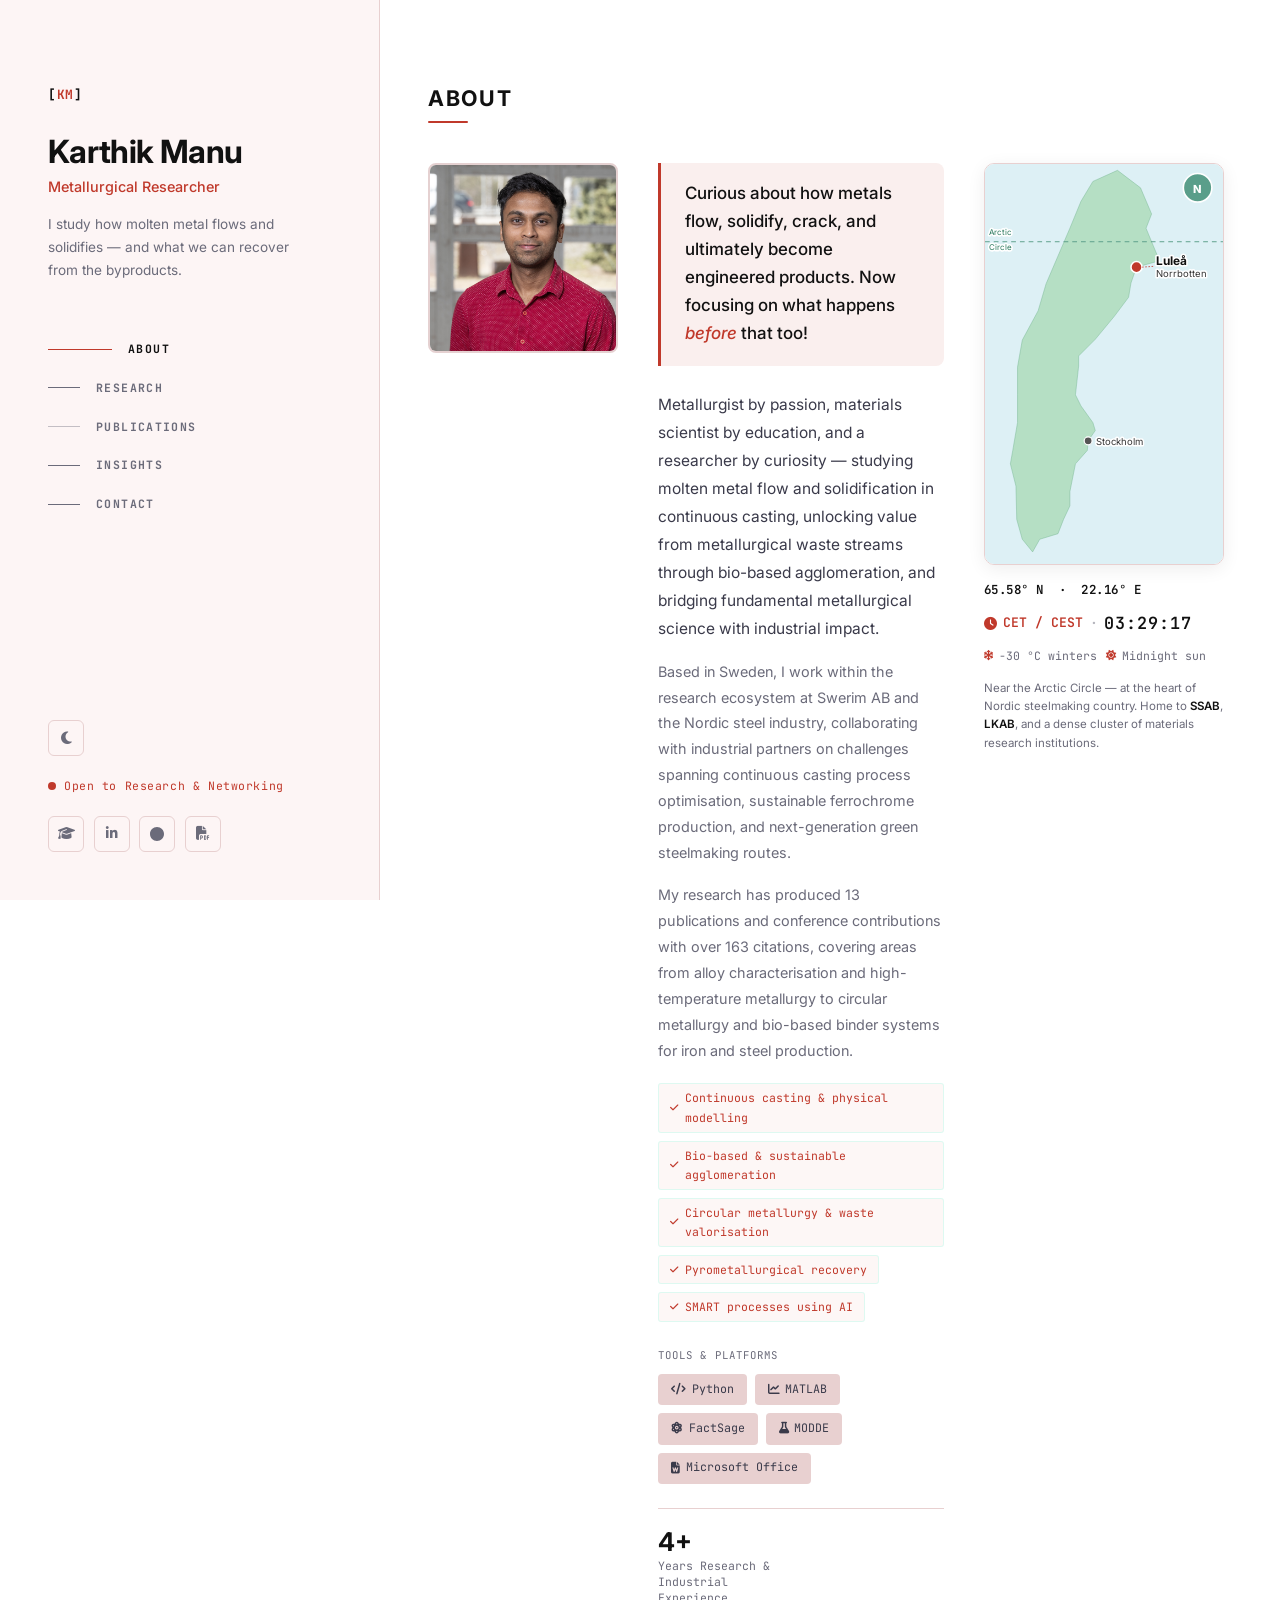
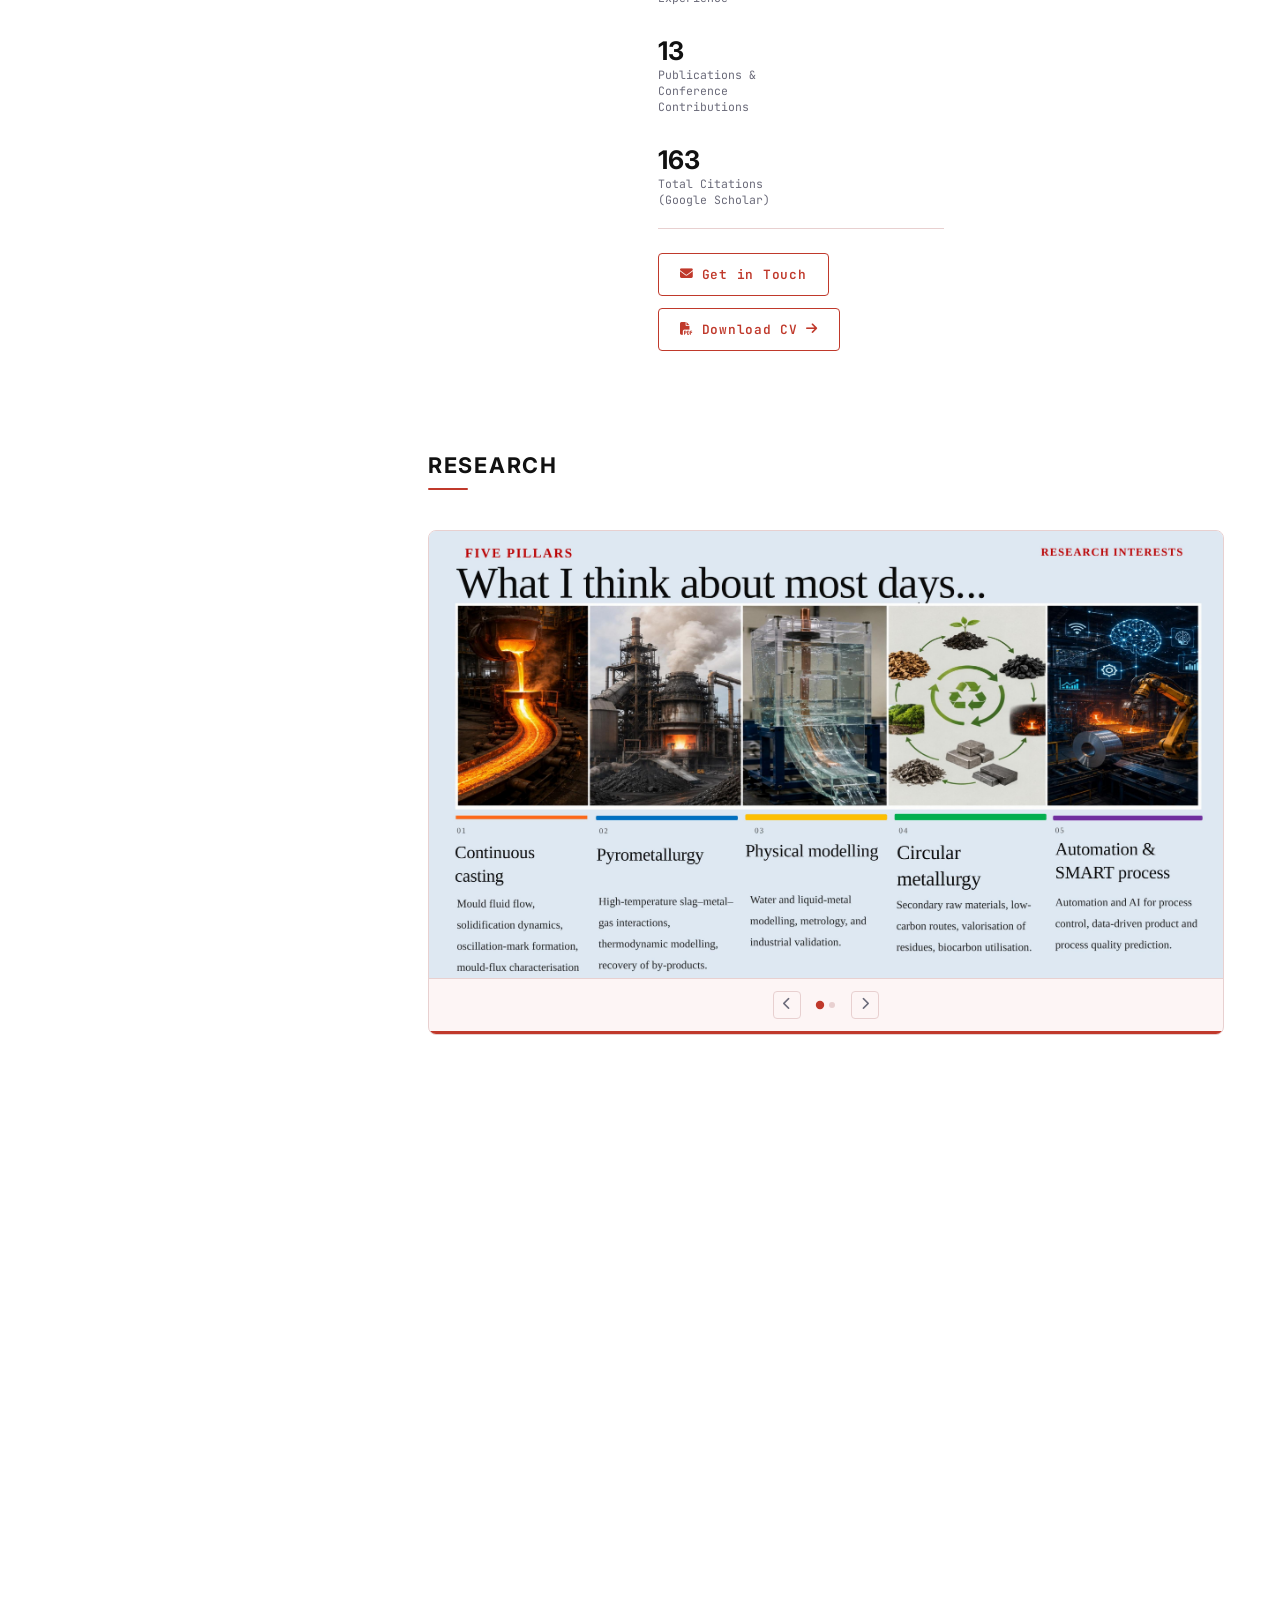
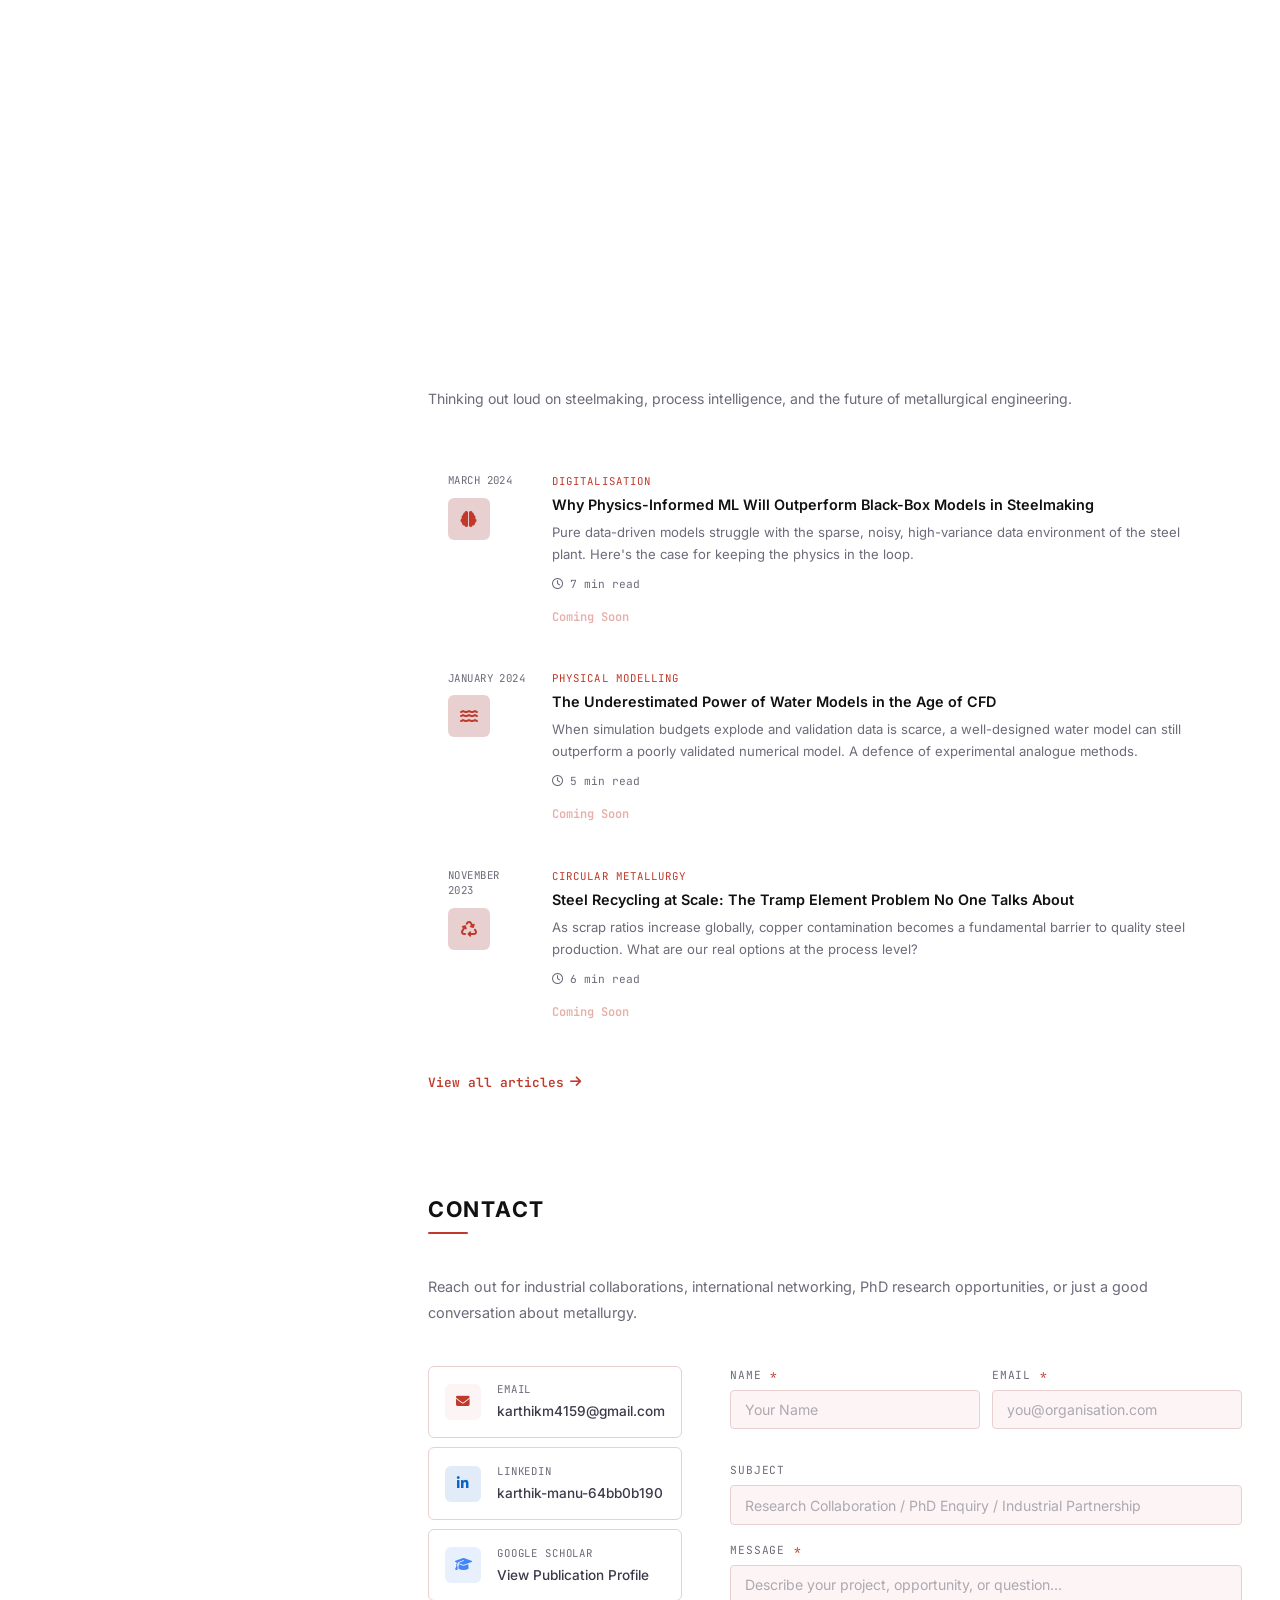
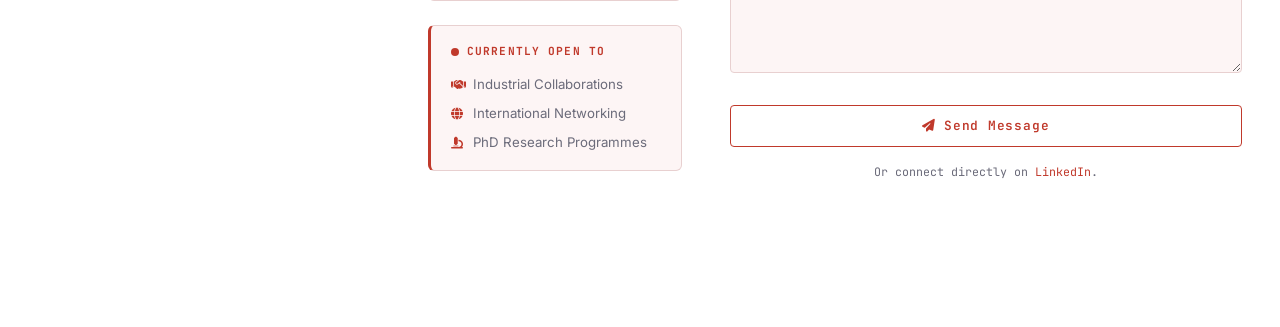
==== index.html @ 727c94de "feat: dark/light mode toggle, remove cursor spotlight" ====
<!DOCTYPE html>
<!-- v2026-05-26 -->
<html lang="en">
<head>
  <meta charset="UTF-8" />
  <meta name="viewport" content="width=device-width, initial-scale=1.0" />
  <meta name="description" content="Karthik Manu — Metallurgical Researcher at Swerim AB, Sweden. Specialist in continuous casting, sustainable agglomeration, circular metallurgy, and bio-based steelmaking. 13 publications, 163+ citations." />
  <meta name="keywords" content="Karthik Manu, metallurgy, metallurgical researcher, Swerim AB, continuous casting, pyrometallurgy, steelmaking, physical modelling, circular metallurgy, Luleå, Sweden, SSAB, LKAB" />
  <meta name="author" content="Karthik Manu" />
  <meta name="robots" content="index, follow" />
  <meta name="theme-color" content="#fdf5f5" />
  <link rel="canonical" href="https://karman41-hub.github.io/" />
  <meta name="google-site-verification" content="QGWtMXGSKO_2Rjv2AzRf7QevwnYH49M4eegOsbkTAKQ" />

  <!-- Open Graph -->
  <meta property="og:title" content="Karthik Manu | Metallurgical Researcher" />
  <meta property="og:description" content="Metallurgist &amp; researcher at Swerim AB — continuous casting, sustainable agglomeration, circular metallurgy. 13 publications, 163+ citations." />
  <meta property="og:type" content="website" />
  <meta property="og:url" content="https://karman41-hub.github.io/" />
  <meta property="og:image" content="https://karman41-hub.github.io/assets/photo.jpg" />

  <!-- JSON-LD structured data -->
  <script type="application/ld+json">
  {
    "@context": "https://schema.org",
    "@type": "Person",
    "name": "Karthik Manu",
    "jobTitle": "Metallurgical Researcher",
    "description": "Metallurgist and researcher at Swerim AB specialising in continuous casting, sustainable agglomeration, and circular metallurgy.",
    "url": "https://karman41-hub.github.io/",
    "email": "karthikm4159@gmail.com",
    "image": "https://karman41-hub.github.io/assets/photo.jpg",
    "sameAs": [
      "https://scholar.google.com/citations?user=c4v05hUAAAAJ&hl=en",
      "https://www.linkedin.com/in/karthik-manu-64bb0b190/",
      "https://orcid.org/0000-0001-5128-6481"
    ],
    "alumniOf": [
      {
        "@type": "CollegeOrUniversity",
        "name": "KTH Royal Institute of Technology",
        "address": { "@type": "PostalAddress", "addressLocality": "Stockholm", "addressCountry": "SE" }
      },
      {
        "@type": "CollegeOrUniversity",
        "name": "Amrita Vishwa Vidyapeetham",
        "address": { "@type": "PostalAddress", "addressLocality": "Kollam", "addressCountry": "IN" }
      }
    ],
    "worksFor": {
      "@type": "Organization",
      "name": "Swerim AB",
      "url": "https://www.swerim.se"
    }
  }
  </script>

  <!-- Inline SVG favicon -->
  <link rel="icon" href="data:image/svg+xml,<svg xmlns='http://www.w3.org/2000/svg' viewBox='0 0 100 100'><rect width='100' height='100' rx='12' fill='%23c0392b'/><text y='74' x='50' text-anchor='middle' font-size='64' font-family='monospace' font-weight='bold' fill='white'>K</text></svg>" />

  <title>Karthik Manu | Metallurgical Researcher</title>

  <!-- Google Fonts -->
  <link rel="preconnect" href="https://fonts.googleapis.com" />
  <link rel="preconnect" href="https://fonts.gstatic.com" crossorigin />
  <link href="https://fonts.googleapis.com/css2?family=Inter:wght@300;400;500;600;700&family=JetBrains+Mono:wght@400;500&display=swap" rel="stylesheet" />

  <!-- Font Awesome -->
  <link rel="stylesheet" href="https://cdnjs.cloudflare.com/ajax/libs/font-awesome/6.5.0/css/all.min.css" />

  <link rel="stylesheet" href="style.css" />
</head>
<body>

  <div class="layout">

    <!-- ============================================================
         SIDEBAR (sticky on desktop / top header on mobile)
    ============================================================ -->
    <aside class="sidebar" id="sidebar">
      <div class="sidebar-inner">

        <div class="sidebar-header">
          <a href="#about" class="sidebar-logo" aria-label="Back to top">
            <span class="logo-bracket">[</span><span class="logo-k">K</span><span class="logo-k">M</span><span class="logo-bracket">]</span>
          </a>
          <h1 class="sidebar-name">Karthik Manu</h1>
          <h2 class="sidebar-title">Metallurgical Researcher</h2>
          <p class="sidebar-tagline">
            I study how molten metal flows and solidifies — and what we can recover from the byproducts.
          </p>
        </div>

        <nav class="sidebar-nav" id="sidebarNav" aria-label="Page sections">
          <ul>
            <li><a href="#about"        class="nav-link active"><span class="nav-line" aria-hidden="true"></span><span>About</span></a></li>
            <li><a href="#presentation" class="nav-link"><span class="nav-line" aria-hidden="true"></span><span>Research</span></a></li>
            <li><a href="#publications" class="nav-link"><span class="nav-line" aria-hidden="true"></span><span>Publications</span></a></li>
            <li><a href="#insights"     class="nav-link"><span class="nav-line" aria-hidden="true"></span><span>Insights</span></a></li>
            <li><a href="#contact"      class="nav-link"><span class="nav-line" aria-hidden="true"></span><span>Contact</span></a></li>
          </ul>
        </nav>

        <div class="sidebar-footer">
          <button class="theme-toggle" id="themeToggle" aria-label="Toggle dark mode" title="Toggle dark / light mode">
            <i class="fas fa-moon" id="themeIcon" aria-hidden="true"></i>
          </button>
          <div class="availability-badge">
            <span class="avail-dot" aria-hidden="true"></span>
            Open to Research &amp; Networking
          </div>
          <div class="sidebar-social" role="list">
            <a href="https://scholar.google.com/citations?user=c4v05hUAAAAJ&hl=en"
               target="_blank" rel="noopener" aria-label="Google Scholar" class="social-icon" role="listitem">
              <i class="fas fa-graduation-cap" aria-hidden="true"></i>
            </a>
            <a href="https://www.linkedin.com/in/karthik-manu-64bb0b190/"
               target="_blank" rel="noopener" aria-label="LinkedIn" class="social-icon" role="listitem">
              <i class="fab fa-linkedin-in" aria-hidden="true"></i>
            </a>
            <a href="https://orcid.org/0000-0001-5128-6481"
               target="_blank" rel="noopener" aria-label="ORCID" class="social-icon" role="listitem">
              <svg viewBox="0 0 24 24" xmlns="http://www.w3.org/2000/svg" class="orcid-svg" aria-hidden="true">
                <path d="M12 0C5.372 0 0 5.372 0 12s5.372 12 12 12 12-5.372 12-12S18.628 0 12 0zm-1.586 5.143h-.964v13.714h.964V5.143zm3.593 0h-1.607v13.714h1.607c3.75 0 6.75-3.054 6.75-6.857s-3-6.857-6.75-6.857zm0 12.429h-.643V6.429h.643c3.107 0 5.607 2.518 5.607 5.571s-2.5 5.572-5.607 5.572z"/>
              </svg>
            </a>
            <a href="Karthik_Manu_CV.pdf"
               target="_blank" rel="noopener" aria-label="Download CV (PDF)" class="social-icon" role="listitem">
              <i class="fas fa-file-pdf" aria-hidden="true"></i>
            </a>
          </div>
        </div>

      </div>

      <!-- Hamburger — mobile only -->
      <button class="hamburger" id="hamburger"
              aria-label="Toggle navigation menu"
              aria-expanded="false"
              aria-controls="mobileNav">
        <span></span><span></span><span></span>
      </button>
    </aside>

    <!-- Mobile nav drawer -->
    <nav class="mobile-nav" id="mobileNav" aria-hidden="true" aria-label="Mobile navigation">
      <ul>
        <li><a href="#about"        class="mobile-nav-link">About</a></li>
        <li><a href="#presentation" class="mobile-nav-link">Research</a></li>
        <li><a href="#publications" class="mobile-nav-link">Publications</a></li>
        <li><a href="#insights"     class="mobile-nav-link">Insights</a></li>
        <li><a href="#contact"      class="mobile-nav-link">Contact</a></li>
      </ul>
      <div class="mobile-social">
        <a href="https://scholar.google.com/citations?user=c4v05hUAAAAJ&hl=en" target="_blank" rel="noopener" aria-label="Google Scholar"><i class="fas fa-graduation-cap"></i></a>
        <a href="https://www.linkedin.com/in/karthik-manu-64bb0b190/" target="_blank" rel="noopener" aria-label="LinkedIn"><i class="fab fa-linkedin-in"></i></a>
        <a href="https://orcid.org/0000-0001-5128-6481" target="_blank" rel="noopener" aria-label="ORCID"><i class="fas fa-id-badge"></i></a>
        <a href="Karthik_Manu_CV.pdf" target="_blank" rel="noopener" aria-label="CV PDF"><i class="fas fa-file-pdf"></i></a>
      </div>
    </nav>


    <!-- ============================================================
         MAIN CONTENT
    ============================================================ -->
    <main class="content" id="mainContent">

      <!-- ── ABOUT ────────────────────────────────────────────── -->
      <section id="about" class="section">
        <div class="section-heading reveal">
          <h2 class="section-title">About</h2>
        </div>

        <div class="about-grid">

          <!-- col 1: photo -->
          <div class="about-photo-col reveal">
            <img src="assets/photo.jpg" alt="Karthik Manu — Metallurgical Researcher" class="about-photo" />
          </div>

          <!-- col 2: text -->
          <div class="about-text-col">
            <blockquote class="about-hero-quote reveal">
              Curious about how metals flow, solidify, crack, and ultimately become engineered products. Now focusing on what happens <em>before</em> that too!
            </blockquote>

            <p class="about-lead reveal">
              Metallurgist by passion, materials scientist by education, and a researcher by curiosity — studying molten metal flow and solidification in continuous casting, unlocking value from metallurgical waste streams through bio-based agglomeration, and bridging fundamental metallurgical science with industrial impact.
            </p>
            <p class="reveal">
              Based in Sweden, I work within the research ecosystem at Swerim AB and the Nordic steel industry, collaborating with industrial partners on challenges spanning continuous casting process optimisation, sustainable ferrochrome production, and next-generation green steelmaking routes.
            </p>
            <p class="reveal">
              My research has produced 13 publications and conference contributions with over 163 citations, covering areas from alloy characterisation and high-temperature metallurgy to circular metallurgy and bio-based binder systems for iron and steel production.
            </p>

            <div class="about-highlights reveal">
              <span class="hi-tag"><i class="fas fa-check" aria-hidden="true"></i> Continuous casting &amp; physical modelling</span>
              <span class="hi-tag"><i class="fas fa-check" aria-hidden="true"></i> Bio-based &amp; sustainable agglomeration</span>
              <span class="hi-tag"><i class="fas fa-check" aria-hidden="true"></i> Circular metallurgy &amp; waste valorisation</span>
              <span class="hi-tag"><i class="fas fa-check" aria-hidden="true"></i> Pyrometallurgical recovery</span>
              <span class="hi-tag"><i class="fas fa-check" aria-hidden="true"></i> SMART processes using AI</span>
            </div>

            <div class="about-tools reveal">
              <div class="about-tools-label">Tools &amp; Platforms</div>
              <div class="about-tools-row">
                <span class="tool-chip"><i class="fas fa-code" aria-hidden="true"></i> Python</span>
                <span class="tool-chip"><i class="fas fa-chart-line" aria-hidden="true"></i> MATLAB</span>
                <span class="tool-chip"><i class="fas fa-atom" aria-hidden="true"></i> FactSage</span>
                <span class="tool-chip"><i class="fas fa-flask" aria-hidden="true"></i> MODDE</span>
                <span class="tool-chip"><i class="fas fa-file-word" aria-hidden="true"></i> Microsoft Office</span>
              </div>
            </div>

            <!-- Stats injected from data.json -->
            <div class="about-stats" id="statCards"></div>

            <div class="about-ctas reveal">
              <a href="#contact" class="btn btn-primary">
                <i class="fas fa-envelope" aria-hidden="true"></i> Get in Touch
              </a>
              <a href="Karthik_Manu_CV.pdf" target="_blank" rel="noopener" class="btn btn-outline">
                <i class="fas fa-file-pdf" aria-hidden="true"></i> Download CV
                <i class="fas fa-arrow-right btn-arrow" aria-hidden="true"></i>
              </a>
            </div>
          </div>

          <!-- col 3: Sweden map + location info -->
          <div class="about-map-col reveal">
            <a href="https://www.google.com/maps/place/Lule%C3%A5,+Sweden/@65.5848,21.4971,11z"
               target="_blank" rel="noopener"
               class="sweden-map-link"
               aria-label="Open Luleå, Sweden in Google Maps"
               title="Open in Google Maps">
            <svg class="sweden-map" viewBox="0 20 300 505"
                 xmlns="http://www.w3.org/2000/svg"
                 role="img"
                 aria-label="Map of Sweden showing Luleå above the Arctic Circle">

              <rect x="0" y="20" width="300" height="505" fill="#ddf0f5" rx="8"/>

              <path class="sweden-body" d="
                M60,509 L69,493 L92,486 L99,468 L107,451 L107,433
                L114,398 L129,381 L130,369 L139,356 L136,346
                L121,325 L114,311 L118,275 L118,262 L139,241
                L163,212 L181,188 L184,170 L191,150 L220,142
                L210,118 L203,101 L210,83  L196,50  L167,28
                L136,42  L121,67  L107,101 L92,136  L77,171
                L67,205  L47,242  L41,276  L41,311  L41,346
                L35,381  L32,398  L39,426  L40,468  L47,493
                Z"/>

              <!-- Arctic Circle (y ≈ 118) -->
              <line x1="0" y1="118" x2="300" y2="118"
                    stroke="#5a9e8a" stroke-dasharray="6,5" stroke-width="1.2"/>
              <text x="5" y="110" class="map-lbl-xs">Arctic</text>
              <text x="5" y="128" class="map-lbl-xs">Circle</text>

              <!-- Luleå -->
              <circle cx="191" cy="150" r="7" fill="#c0392b" stroke="#fff" stroke-width="2"/>
              <line x1="198" y1="150" x2="213" y2="149"
                    stroke="#c0392b" stroke-width="1" stroke-dasharray="2,2"/>
              <text x="216" y="147" class="map-lbl-city">Luleå</text>
              <text x="216" y="163" class="map-lbl-region">Norrbotten</text>

              <!-- Stockholm -->
              <circle cx="130" cy="369" r="5" fill="#555" stroke="#fff" stroke-width="1.5"/>
              <text x="140" y="374" class="map-lbl-sm">Stockholm</text>

              <!-- Compass -->
              <circle cx="268" cy="50" r="18" fill="#5a9e8a" stroke="#fff" stroke-width="2"/>
              <text x="268" y="56" class="map-north" text-anchor="middle">N</text>
            </svg>
            </a><!-- /.sweden-map-link -->

            <div class="map-location-info">
              <div class="location-coords">65.58° N &nbsp;·&nbsp; 22.16° E</div>
              <div class="location-tz">
                <i class="fas fa-clock" aria-hidden="true"></i>
                <span class="tz-label">CET / CEST</span>
                <span class="tz-sep" aria-hidden="true">·</span>
                <span id="luleaClock" class="tz-clock" aria-live="polite">--:--:--</span>
              </div>
              <div class="location-meta">
                <span><i class="fas fa-snowflake" aria-hidden="true"></i> −30 °C winters</span>
                <span><i class="fas fa-sun" aria-hidden="true"></i> Midnight sun</span>
              </div>
              <p class="map-location-desc">
                Near the Arctic Circle — at the heart of Nordic steelmaking country. Home to
                <strong>SSAB</strong>, <strong>LKAB</strong>, and a dense cluster of materials
                research institutions.
              </p>
            </div>
          </div><!-- /.about-map-col -->

        </div><!-- /.about-grid -->
      </section>


      <!-- ── RESEARCH PRESENTATION ───────────────────────────────── -->
      <section id="presentation" class="section">
        <div class="section-heading reveal">
          <h2 class="section-title">Research</h2>
        </div>
        <div class="slideshow-container reveal" id="slideshowContainer">
          <div class="slides-wrapper" id="slidesWrapper">
            <!-- populated by script.js from data.json slides[] -->
          </div>
          <div class="slideshow-nav">
            <button class="slide-btn" id="slidePrev" aria-label="Previous slide">
              <i class="fas fa-chevron-left" aria-hidden="true"></i>
            </button>
            <div class="slide-dots" id="slideDots"></div>
            <button class="slide-btn" id="slideNext" aria-label="Next slide">
              <i class="fas fa-chevron-right" aria-hidden="true"></i>
            </button>
          </div>
          <div class="slideshow-progress">
            <div class="slideshow-progress-fill"></div>
          </div>
        </div>
      </section>


      <!-- ── PUBLICATIONS ──────────────────────────────────────── -->
      <section id="publications" class="section">
        <div class="section-heading reveal">
          <h2 class="section-title">Publications</h2>
        </div>

        <!-- Citation Bubble Timeline -->
        <div class="pub-bubble-wrap reveal" id="pubBubble" aria-label="Citation timeline chart"></div>

        <!-- Citation counts -->
        <div class="pub-stats reveal">
          <span class="mono">Citations: <strong id="citationCount">—</strong></span>
          <span class="divider" aria-hidden="true">·</span>
          <span class="mono">h-index: <strong id="hIndex">—</strong></span>
          <span class="divider" aria-hidden="true">·</span>
          <span class="mono">i10-index: <strong id="i10Index">—</strong></span>
        </div>

        <!-- Description + links -->
        <p class="section-sub reveal" style="margin-top:1.5rem;">
          Peer-reviewed articles and conference contributions. Full profile on Google Scholar.
        </p>

        <div class="scholar-links reveal">
          <a href="https://scholar.google.com/citations?user=c4v05hUAAAAJ&hl=en" target="_blank" rel="noopener" class="btn btn-primary">
            <i class="fas fa-graduation-cap" aria-hidden="true"></i> Google Scholar
            <i class="fas fa-arrow-up-right-from-square btn-arrow" aria-hidden="true"></i>
          </a>
          <a href="https://orcid.org/0000-0001-5128-6481" target="_blank" rel="noopener" class="btn btn-ghost">
            <i class="fas fa-id-badge" aria-hidden="true"></i> ORCID
            <i class="fas fa-arrow-up-right-from-square" aria-hidden="true" style="font-size:0.65rem;"></i>
          </a>
        </div>

        <!-- Full publication list (hidden — data still rendered for bubble chart) -->
        <div class="publications-list" id="publicationsList" style="display:none;" aria-hidden="true"></div>
      </section>


      <!-- ── INSIGHTS ──────────────────────────────────────────── -->
      <section id="insights" class="section">
        <div class="section-heading reveal">
          <h2 class="section-title">Insights</h2>
        </div>
        <p class="section-sub reveal">
          Thinking out loud on steelmaking, process intelligence, and the future of metallurgical engineering.
        </p>

        <!-- Populated from data.json -->
        <div class="blog-list" id="blogGrid"></div>

        <div class="section-footer reveal">
          <a href="#" class="link-arrow">View all articles <i class="fas fa-arrow-right" aria-hidden="true"></i></a>
        </div>
      </section>


      <!-- ── CONTACT ───────────────────────────────────────────── -->
      <section id="contact" class="section">
        <div class="section-heading reveal">
          <h2 class="section-title">Contact</h2>
        </div>
        <p class="contact-intro reveal">
          Reach out for industrial collaborations, international networking, PhD research opportunities, or just a good conversation about metallurgy.
        </p>

        <div class="contact-grid">

          <!-- Info column -->
          <div class="contact-info-col reveal">
            <div class="contact-links">
              <a href="mailto:karthikm4159@gmail.com" class="contact-item">
                <span class="contact-icon-wrap" aria-hidden="true"><i class="fas fa-envelope"></i></span>
                <div>
                  <div class="contact-label">Email</div>
                  <div class="contact-val">karthikm4159@gmail.com</div>
                </div>
              </a>
              <a href="https://www.linkedin.com/in/karthik-manu-64bb0b190/" target="_blank" rel="noopener" class="contact-item">
                <span class="contact-icon-wrap linkedin" aria-hidden="true"><i class="fab fa-linkedin-in"></i></span>
                <div>
                  <div class="contact-label">LinkedIn</div>
                  <div class="contact-val">karthik-manu-64bb0b190</div>
                </div>
              </a>
              <a href="https://scholar.google.com/citations?user=c4v05hUAAAAJ&hl=en" target="_blank" rel="noopener" class="contact-item">
                <span class="contact-icon-wrap scholar" aria-hidden="true"><i class="fas fa-graduation-cap"></i></span>
                <div>
                  <div class="contact-label">Google Scholar</div>
                  <div class="contact-val">View Publication Profile</div>
                </div>
              </a>
            </div>

            <div class="open-to">
              <div class="open-to-header">
                <span class="avail-dot" aria-hidden="true"></span> Currently Open To
              </div>
              <ul>
                <li><i class="fas fa-handshake" aria-hidden="true"></i> Industrial Collaborations</li>
                <li><i class="fas fa-globe" aria-hidden="true"></i> International Networking</li>
                <li><i class="fas fa-microscope" aria-hidden="true"></i> PhD Research Programmes</li>
              </ul>
            </div>
          </div>

          <!-- Form column -->
          <div class="contact-form-col reveal">
            <form id="contactForm" class="contact-form" novalidate>
              <div class="form-row">
                <div class="form-group">
                  <label for="fname">Name <span class="required" aria-hidden="true">*</span></label>
                  <input type="text" id="fname" name="name" placeholder="Your Name"
                         required autocomplete="name" aria-required="true" aria-describedby="nameError" />
                  <span class="field-error" id="nameError" role="alert"></span>
                </div>
                <div class="form-group">
                  <label for="femail">Email <span class="required" aria-hidden="true">*</span></label>
                  <input type="email" id="femail" name="email" placeholder="you@organisation.com"
                         required autocomplete="email" aria-required="true" aria-describedby="emailError" />
                  <span class="field-error" id="emailError" role="alert"></span>
                </div>
              </div>
              <div class="form-group">
                <label for="fsubject">Subject</label>
                <input type="text" id="fsubject" name="subject"
                       placeholder="Research Collaboration / PhD Enquiry / Industrial Partnership" />
              </div>
              <div class="form-group">
                <label for="fmessage">Message <span class="required" aria-hidden="true">*</span></label>
                <textarea id="fmessage" name="message" rows="5"
                          placeholder="Describe your project, opportunity, or question..."
                          required aria-required="true" aria-describedby="messageError"></textarea>
                <span class="field-error" id="messageError" role="alert"></span>
              </div>
              <button type="submit" class="btn btn-primary btn-full">
                <i class="fas fa-paper-plane" aria-hidden="true"></i> Send Message
              </button>
              <p class="form-note">
                Or connect directly on
                <a href="https://www.linkedin.com/in/karthik-manu-64bb0b190/" target="_blank" rel="noopener">LinkedIn</a>.
              </p>
            </form>
            <div id="formSuccess" class="form-success" style="display:none;" role="status">
              <i class="fas fa-check-circle" aria-hidden="true"></i>
              <p>Message sent! I'll respond within 2–3 business days.</p>
            </div>
          </div>

        </div>
      </section>



    </main>
  </div><!-- /.layout -->

  <script src="script.js"></script>
</body>
</html>
---- style.css ----
/* ============================================================
   KARTHIK MANU — Personal Website
   style.css  |  brittanychiang.com-inspired design
   ============================================================ */

/* ── 1. DESIGN TOKENS ───────────────────────────────────────── */
:root {
  /* Light red / white theme */
  --navy:            #ffffff;               /* body + content background  */
  --light-navy:      #fdf5f5;               /* card / input surface       */
  --lightest-navy:   #e8d0d0;               /* borders                    */
  --navy-shadow:     rgba(0, 0, 0, 0.07);   /* shadows                    */
  --slate:           #6b6b7a;               /* secondary / muted text     */
  --light-slate:     #3a3a4a;               /* primary body text          */
  --lightest-slate:  #111111;               /* headings / strong text     */
  --white:           #111111;               /* was near-white text → dark */
  --green:           #c0392b;               /* red accent (was mint green)*/
  --green-tint:      rgba(192, 57, 43, 0.08);
  --green-glow:      rgba(192, 57, 43, 0.04);
  --copper:          #c0392b;

  --font-sans: 'Inter', system-ui, sans-serif;
  --font-mono: 'JetBrains Mono', 'Courier New', monospace;

  --sidebar-w: 380px;
  --ease:      cubic-bezier(0.4, 0, 0.2, 1);
  --dur:       0.25s;
}

/* ── 2. RESET & BASE ────────────────────────────────────────── */
*, *::before, *::after { box-sizing: border-box; margin: 0; padding: 0; }

html {
  scroll-behavior: smooth;
  scroll-padding-top: 0;
}

body {
  background: var(--navy);
  color: var(--slate);
  font-family: var(--font-sans);
  font-size: 1rem;
  line-height: 1.7;
  -webkit-font-smoothing: antialiased;
  overflow-x: hidden;
}

a { color: inherit; text-decoration: none; }
img { max-width: 100%; display: block; }
button { cursor: pointer; border: none; background: none; font: inherit; }
ul { list-style: none; }

::selection { background: var(--green-tint); color: var(--green); }

/* ── 3. DARK MODE VARIABLES ─────────────────────────────────── */
[data-theme="dark"] {
  --navy:            #0f0f0f;
  --light-navy:      #1a1a1a;
  --lightest-navy:   #2a2a2a;
  --navy-shadow:     rgba(0, 0, 0, 0.4);
  --slate:           #9a9a9a;
  --light-slate:     #cccccc;
  --lightest-slate:  #f0f0f0;
  --white:           #f0f0f0;
  --green:           #e05252;
  --green-tint:      rgba(224, 82, 82, 0.12);
  --green-glow:      rgba(224, 82, 82, 0.06);
}

/* ── 4. LAYOUT ──────────────────────────────────────────────── */
.layout {
  display: flex;
  max-width: 1600px;
  margin: 0 auto;
  min-height: 100vh;
  position: relative;
}

/* ── 5. SIDEBAR ─────────────────────────────────────────────── */
.sidebar {
  width: var(--sidebar-w);
  flex-shrink: 0;
  padding: 5rem 3rem 3rem;
  display: flex;
  flex-direction: column;
  position: sticky;
  top: 0;
  height: 100vh;
  overflow-y: auto;
  z-index: 10;
  background: var(--light-navy);
  border-right: 1px solid var(--lightest-navy);
}

.sidebar-inner {
  display: flex;
  flex-direction: column;
  height: 100%;
}

/* Logo */
.sidebar-logo {
  font-family: var(--font-mono);
  font-size: 0.8rem;
  font-weight: 700;
  color: var(--lightest-slate);
  letter-spacing: 0.05em;
  margin-bottom: 1.75rem;
  display: inline-block;
  transition: color var(--dur);
}
.sidebar-logo:hover { color: var(--green); }
.logo-bracket { color: var(--lightest-slate); }
.logo-k       { color: var(--green); }

/* Name */
.sidebar-name {
  font-size: clamp(1.75rem, 2.5vw, 2.2rem);
  font-weight: 700;
  color: var(--lightest-slate);
  line-height: 1.1;
  letter-spacing: -0.02em;
  margin-bottom: 0.5rem;
}

/* Title */
.sidebar-title {
  font-size: 0.9rem;
  font-weight: 500;
  color: var(--green);
  line-height: 1.4;
  margin-bottom: 1rem;
}

/* Tagline */
.sidebar-tagline {
  font-size: 0.85rem;
  color: var(--slate);
  line-height: 1.7;
  max-width: 260px;
  margin-bottom: 3rem;
}

/* Desktop Nav */
.sidebar-nav { margin-bottom: auto; }
.sidebar-nav ul { display: flex; flex-direction: column; gap: 0.1rem; }

.nav-link {
  display: flex;
  align-items: center;
  gap: 1rem;
  padding: 0.55rem 0;
  color: var(--slate);
  font-size: 0.72rem;
  font-weight: 700;
  font-family: var(--font-mono);
  text-transform: uppercase;
  letter-spacing: 0.12em;
  transition: color var(--dur) var(--ease);
}
.nav-link:hover  { color: var(--lightest-slate); }
.nav-link.active { color: var(--lightest-slate); }

.nav-line {
  display: block;
  height: 1px;
  width: 32px;
  background: currentColor;
  opacity: 0.4;
  transition: width var(--dur) var(--ease), opacity var(--dur) var(--ease);
  flex-shrink: 0;
}
.nav-link:hover  .nav-line { width: 56px; opacity: 0.8; }
.nav-link.active .nav-line { width: 64px; opacity: 1; background: var(--green); color: var(--green); }
.nav-link.active            { color: var(--white); }

/* Sidebar footer */
.sidebar-footer {
  padding-top: 2.5rem;
  display: flex;
  flex-direction: column;
  gap: 1.25rem;
}

/* Availability */
.availability-badge {
  display: flex;
  align-items: center;
  gap: 0.5rem;
  font-size: 0.72rem;
  font-family: var(--font-mono);
  color: var(--green);
  letter-spacing: 0.05em;
}

.avail-dot {
  width: 8px; height: 8px;
  border-radius: 50%;
  background: var(--green);
  flex-shrink: 0;
  animation: pulse-green 2.5s infinite;
}
@keyframes pulse-green {
  0%, 100% { box-shadow: 0 0 0 0 rgba(192, 57, 43, 0.45); }
  60%       { box-shadow: 0 0 0 7px rgba(192, 57, 43, 0); }
}

/* Social row */
.sidebar-social { display: flex; align-items: center; gap: 0.6rem; }

.social-icon {
  display: flex;
  align-items: center;
  justify-content: center;
  width: 36px; height: 36px;
  color: var(--slate);
  border: 1px solid var(--lightest-navy);
  border-radius: 6px;
  font-size: 0.85rem;
  transition: color var(--dur) var(--ease),
              border-color var(--dur) var(--ease),
              transform var(--dur) var(--ease),
              background var(--dur) var(--ease);
}
.social-icon:hover {
  color: var(--green);
  border-color: var(--green);
  background: var(--green-tint);
  transform: translateY(-2px);
}

.orcid-svg { width: 14px; height: 14px; fill: currentColor; }

/* Theme toggle */
.theme-toggle {
  display: flex;
  align-items: center;
  justify-content: center;
  width: 36px; height: 36px;
  border-radius: 6px;
  border: 1px solid var(--lightest-navy);
  background: transparent;
  color: var(--slate);
  font-size: 0.9rem;
  transition: color var(--dur) var(--ease),
              border-color var(--dur) var(--ease),
              background var(--dur) var(--ease),
              transform var(--dur) var(--ease);
  cursor: pointer !important;
}
.theme-toggle:hover {
  color: var(--green);
  border-color: var(--green);
  background: var(--green-tint);
  transform: rotate(20deg);
}

/* Hamburger — hidden on desktop */
.hamburger {
  display: none;
  flex-direction: column;
  gap: 5px;
  padding: 8px;
  position: absolute;
  top: 50%;
  right: 1.25rem;
  transform: translateY(-50%);
}
.hamburger span {
  display: block;
  width: 22px; height: 2px;
  background: var(--lightest-slate); /* #111 — visible on light bg */
  border-radius: 2px;
  transition: transform 0.25s var(--ease), opacity 0.25s;
}
.hamburger.open span:nth-child(1) { transform: translateY(7px) rotate(45deg); }
.hamburger.open span:nth-child(2) { opacity: 0; }
.hamburger.open span:nth-child(3) { transform: translateY(-7px) rotate(-45deg); }

/* Mobile nav — hidden on desktop */
.mobile-nav {
  display: none;
}
.mobile-nav.open { display: block; }

/* ── 6. CONTENT PANEL ───────────────────────────────────────── */
.content {
  flex: 1;
  min-width: 0;
  padding: 5rem 3.5rem 3rem 3rem;
}

/* ── 7. SECTIONS ────────────────────────────────────────────── */
.section { padding-bottom: 6rem; }

.section-heading {
  display: flex;
  align-items: baseline;
  gap: 0.75rem;
  margin-bottom: 2.5rem;
}

.section-tag {
  font-family: var(--font-mono);
  font-size: 0.7rem;
  color: var(--green);
  letter-spacing: 0.12em;
  flex-shrink: 0;
}

.section-title {
  font-size: clamp(1.1rem, 1.8vw, 1.35rem);
  font-weight: 700;
  color: var(--lightest-slate);
  text-transform: uppercase;
  letter-spacing: 0.08em;
  position: relative;
  padding-bottom: 6px;
}
.section-title::after {
  content: '';
  position: absolute;
  left: 0; bottom: 0;
  width: 2.5rem; height: 2px;
  background: var(--green);
  border-radius: 1px;
}

.section-sub {
  font-size: 0.88rem;
  color: var(--slate);
  line-height: 1.75;
  max-width: none;
  margin-top: -1.5rem;
  margin-bottom: 2.5rem;
  text-wrap: pretty;
}

/* ── 8. BUTTONS ─────────────────────────────────────────────── */
.btn {
  display: inline-flex;
  align-items: center;
  gap: 0.5rem;
  padding: 0.6rem 1.3rem;
  border-radius: 4px;
  font-size: 0.8rem;
  font-weight: 600;
  font-family: var(--font-mono);
  letter-spacing: 0.06em;
  transition: all var(--dur) var(--ease);
  white-space: nowrap;
}

.btn-primary {
  color: var(--green);
  border: 1px solid var(--green);
  background: transparent;
}
.btn-primary:hover {
  background: var(--green-tint);
  box-shadow: 0 0 20px rgba(100, 255, 218, 0.12);
}

.btn-outline {
  color: var(--green);
  border: 1px solid var(--green);
  background: transparent;
}
.btn-outline:hover { background: var(--green-tint); }

.btn-ghost {
  color: var(--light-slate);
  border: 1px solid var(--lightest-navy);
  background: transparent;
}
.btn-ghost:hover {
  color: var(--lightest-slate);
  border-color: var(--light-slate);
  background: rgba(168, 178, 216, 0.05);
}

.btn-full { width: 100%; justify-content: center; }
.btn-arrow { transition: transform var(--dur) var(--ease); }
.btn:hover .btn-arrow { transform: translateX(4px); }

/* ── 9. ABOUT SECTION ───────────────────────────────────────── */
.about-grid {
  display: grid;
  grid-template-columns: 190px 1fr 240px;
  gap: 2.5rem;
  align-items: start;
}

/* Map column in about grid */
.about-map-col {
  display: flex;
  flex-direction: column;
  gap: 0.85rem;
  position: sticky;
  top: 2rem;
}

.about-map-col .sweden-map {
  width: 100%;
  max-width: 240px;
}

.map-location-info {
  display: flex;
  flex-direction: column;
  gap: 0.55rem;
}

.map-location-info .location-coords {
  font-family: var(--font-mono);
  font-size: 0.78rem;
  font-weight: 600;
  color: var(--lightest-slate);
  letter-spacing: 0.04em;
}

.map-location-info .location-tz {
  font-family: var(--font-mono);
  font-size: 0.82rem;
  color: var(--green);
  font-weight: 600;
  display: flex;
  align-items: center;
  gap: 0.4rem;
  flex-wrap: wrap;
}

.map-location-info .location-meta {
  display: flex;
  flex-wrap: wrap;
  gap: 0.6rem;
  font-size: 0.72rem;
  font-family: var(--font-mono);
  color: var(--slate);
}

.map-location-info .location-meta span {
  display: flex;
  align-items: center;
  gap: 0.35rem;
}

.map-location-info .location-meta i {
  color: var(--green);
  font-size: 0.65rem;
}

.map-location-desc {
  font-size: 0.72rem;
  color: var(--slate);
  line-height: 1.6;
  margin-top: 0.25rem;
}
.map-location-desc strong {
  color: var(--lightest-slate);
  font-weight: 600;
}

/* Clickable map wrapper */
.sweden-map-link {
  display: block;
  border-radius: 10px;
  transition: opacity var(--dur) var(--ease), box-shadow var(--dur) var(--ease);
  outline: none;
}
.sweden-map-link:hover .sweden-map,
.sweden-map-link:focus .sweden-map {
  box-shadow: 0 0 0 3px var(--green), 0 6px 24px var(--navy-shadow);
}
.sweden-map-link:hover::after,
.sweden-map-link:focus::after {
  content: '↗ Open in Maps';
  display: block;
  text-align: center;
  font-size: 0.65rem;
  font-family: var(--font-mono);
  color: var(--green);
  margin-top: 0.3rem;
  letter-spacing: 0.06em;
}

.about-photo {
  width: 200px;
  aspect-ratio: 1;
  border-radius: 8px;
  object-fit: cover;
  object-position: center top;
  border: 2px solid var(--lightest-navy);
  filter: grayscale(15%);
  transition: filter var(--dur) var(--ease), border-color var(--dur) var(--ease),
              box-shadow var(--dur) var(--ease);
  display: block;
}
.about-photo:hover {
  filter: grayscale(0%);
  border-color: var(--green);
  box-shadow: 0 0 0 4px var(--green-tint);
}

.about-text-col p {
  font-size: 0.9rem;
  color: var(--slate);
  line-height: 1.8;
  margin-bottom: 1rem;
}

.about-lead {
  font-size: 0.97rem !important;
  color: var(--light-slate) !important;
}

.about-highlights {
  display: flex;
  flex-wrap: wrap;
  gap: 0.5rem;
  margin: 1.25rem 0 1.5rem;
}

.hi-tag {
  display: inline-flex;
  align-items: center;
  gap: 0.4rem;
  font-size: 0.72rem;
  font-family: var(--font-mono);
  color: var(--green);
  padding: 0.25rem 0.7rem;
  border: 1px solid rgba(100, 255, 218, 0.2);
  border-radius: 3px;
  background: var(--green-glow);
}
.hi-tag i { font-size: 0.6rem; }

/* Stats row (populated from data.json) */
.about-stats {
  display: flex;
  flex-wrap: wrap;
  gap: 2rem;
  margin: 1.5rem 0;
  padding: 1.25rem 0;
  border-top: 1px solid var(--lightest-navy);
  border-bottom: 1px solid var(--lightest-navy);
}

.stat-card { display: flex; flex-direction: column; }

.stat-num {
  font-size: 1.6rem;
  font-weight: 700;
  color: var(--lightest-slate);
  line-height: 1;
  margin-bottom: 0.2rem;
}

.stat-label {
  font-size: 0.72rem;
  color: var(--slate);
  font-family: var(--font-mono);
  line-height: 1.4;
  max-width: 130px;
}

.about-ctas { display: flex; flex-wrap: wrap; gap: 0.75rem; margin-top: 1.5rem; }

/* ── 10. EXPERTISE SECTION ──────────────────────────────────── */
.expertise-grid {
  display: grid;
  grid-template-columns: repeat(auto-fill, minmax(270px, 1fr));
  gap: 1rem;
  margin-bottom: 1.5rem;
}

.expertise-card {
  padding: 1.5rem;
  border-radius: 6px;
  border: 1px solid var(--lightest-navy);
  background: transparent;
  transition: background var(--dur) var(--ease),
              border-color var(--dur) var(--ease),
              box-shadow var(--dur) var(--ease),
              transform var(--dur) var(--ease);
}
.expertise-card:hover {
  background: var(--light-navy);
  border-color: var(--green);
  box-shadow: 0 0 0 1px rgba(100, 255, 218, 0.1), 0 8px 24px rgba(0, 0, 0, 0.35);
  transform: translateY(-2px);
}

.expertise-icon {
  font-size: 1.2rem;
  color: var(--green);
  margin-bottom: 0.85rem;
}

.expertise-card h3 {
  font-size: 0.88rem;
  font-weight: 700;
  color: var(--lightest-slate);
  letter-spacing: 0.02em;
  margin-bottom: 0.5rem;
}

.expertise-card p {
  font-size: 0.81rem;
  color: var(--slate);
  line-height: 1.65;
  margin-bottom: 0.9rem;
}

.tag-row { display: flex; flex-wrap: wrap; gap: 0.35rem; }
.tag-row span {
  font-size: 0.67rem;
  font-family: var(--font-mono);
  color: var(--green);
  background: var(--green-glow);
  border: 1px solid rgba(100, 255, 218, 0.15);
  padding: 0.15rem 0.5rem;
  border-radius: 3px;
}

/* Tools block */
.tools-block {
  border: 1px solid var(--lightest-navy);
  border-radius: 6px;
  padding: 1.5rem;
  background: var(--light-navy);
}

.tools-label {
  font-size: 0.7rem;
  font-family: var(--font-mono);
  text-transform: uppercase;
  letter-spacing: 0.12em;
  color: var(--slate);
  margin-bottom: 1rem;
}

.tools-row { display: flex; flex-wrap: wrap; gap: 0.5rem; }

.tool-chip {
  display: inline-flex;
  align-items: center;
  gap: 0.35rem;
  font-size: 0.73rem;
  font-family: var(--font-mono);
  color: var(--light-slate);
  background: var(--lightest-navy);
  border: 1px solid transparent;
  padding: 0.3rem 0.75rem;
  border-radius: 4px;
  transition: color var(--dur), border-color var(--dur), background var(--dur);
}
.tool-chip:hover {
  color: var(--green);
  border-color: var(--green);
  background: var(--green-tint);
}

/* ── 11. PROJECTS SECTION ───────────────────────────────────── */
.filter-bar {
  display: flex;
  flex-wrap: wrap;
  gap: 0.5rem;
  margin-bottom: 1.75rem;
}

.filter-btn {
  font-size: 0.7rem;
  font-family: var(--font-mono);
  font-weight: 700;
  text-transform: uppercase;
  letter-spacing: 0.1em;
  color: var(--slate);
  border: 1px solid var(--lightest-navy);
  padding: 0.3rem 0.9rem;
  border-radius: 3px;
  background: transparent;
  transition: all var(--dur) var(--ease);
}
.filter-btn:hover  { color: var(--green); border-color: var(--green); background: var(--green-tint); }
.filter-btn.active { color: var(--navy); background: var(--green); border-color: var(--green); }

.projects-list { display: flex; flex-direction: column; }

.project-card {
  display: grid;
  grid-template-columns: 100px 1fr;
  gap: 1.5rem;
  padding: 1.25rem;
  border-radius: 6px;
  transition: background var(--dur) var(--ease), box-shadow var(--dur) var(--ease);
}
.project-card:hover {
  background: var(--light-navy);
  box-shadow: 0 0 0 1px rgba(192, 57, 43, 0.08);
}

.project-year-col { padding-top: 0.15rem; }

.project-year {
  font-size: 0.7rem;
  font-family: var(--font-mono);
  color: var(--slate);
  text-transform: uppercase;
  letter-spacing: 0.05em;
  line-height: 1.6;
}

.project-header-row {
  display: flex;
  align-items: flex-start;
  justify-content: space-between;
  gap: 0.75rem;
  margin-bottom: 0.4rem;
}

.project-title {
  font-size: 0.9rem;
  font-weight: 600;
  color: var(--lightest-slate);
  line-height: 1.4;
  transition: color var(--dur);
}
.project-card:hover .project-title { color: var(--green); }

.project-tag {
  font-size: 0.63rem;
  font-family: var(--font-mono);
  font-weight: 700;
  color: var(--green);
  text-transform: uppercase;
  letter-spacing: 0.05em;
  white-space: nowrap;
  padding-top: 0.15rem;
  flex-shrink: 0;
}

.project-desc {
  font-size: 0.82rem;
  color: var(--slate);
  line-height: 1.65;
  margin-bottom: 0.75rem;
}

.project-outcomes {
  display: flex;
  flex-direction: column;
  gap: 0.2rem;
  margin-bottom: 0.75rem;
}

.outcome {
  display: flex;
  align-items: center;
  gap: 0.4rem;
  font-size: 0.77rem;
  color: var(--green);
}
.outcome i { font-size: 0.65rem; }

.project-tech { display: flex; flex-wrap: wrap; gap: 0.35rem; }
.project-tech span {
  font-size: 0.67rem;
  font-family: var(--font-mono);
  color: var(--green);
  background: var(--green-glow);
  border: 1px solid rgba(100, 255, 218, 0.15);
  padding: 0.15rem 0.5rem;
  border-radius: 3px;
}

/* ── 12. PUBLICATIONS SECTION ───────────────────────────────── */
.scholar-links { display: flex; flex-wrap: wrap; gap: 0.75rem; margin-bottom: 2rem; }

.publications-list { display: flex; flex-direction: column; }

.pub-card {
  display: grid;
  grid-template-columns: 56px 1fr;
  gap: 1.5rem;
  padding: 1.25rem;
  border-radius: 6px;
  transition: background var(--dur) var(--ease), box-shadow var(--dur) var(--ease);
}
.pub-card:hover {
  background: var(--light-navy);
  box-shadow: 0 0 0 1px rgba(192, 57, 43, 0.08);
}

.pub-year-col { padding-top: 0.15rem; }

.pub-year {
  font-size: 0.7rem;
  font-family: var(--font-mono);
  color: var(--slate);
  text-transform: uppercase;
  letter-spacing: 0.03em;
}

.pub-meta-row { display: flex; align-items: center; gap: 0.5rem; margin-bottom: 0.4rem; }

.pub-type-badge {
  font-size: 0.6rem;
  font-family: var(--font-mono);
  font-weight: 700;
  text-transform: uppercase;
  letter-spacing: 0.06em;
  padding: 0.1rem 0.45rem;
  border-radius: 3px;
}
.pub-type-badge.journal    { color: #4f46e5; background: rgba(79,70,229,0.08);  border: 1px solid rgba(79,70,229,0.2);  }
.pub-type-badge.conference { color: #c2410c; background: rgba(194,65,12,0.08);  border: 1px solid rgba(194,65,12,0.2);  }
.pub-type-badge.report     { color: #166534; background: rgba(22,101,52,0.08);  border: 1px solid rgba(22,101,52,0.2);  }

.pub-cited {
  display: inline-flex;
  align-items: center;
  gap: 0.3rem;
  font-size: 0.6rem;
  font-family: var(--font-mono);
  color: var(--green);
  opacity: 0.75;
  margin-left: auto;
}
.pub-meta-row { justify-content: flex-start; flex-wrap: wrap; }

.pub-title {
  font-size: 0.88rem;
  font-weight: 600;
  color: var(--lightest-slate);
  line-height: 1.5;
  margin-bottom: 0.3rem;
  transition: color var(--dur);
}
.pub-card:hover .pub-title { color: var(--green); }

.pub-authors { font-size: 0.8rem; color: var(--slate); margin-bottom: 0.2rem; }
.pub-authors strong { color: var(--light-slate); }

.pub-venue { font-size: 0.78rem; color: var(--slate); margin-bottom: 0.65rem; }
.pub-venue em { color: var(--copper); font-style: normal; font-weight: 500; }

.pub-actions { display: flex; gap: 0.5rem; }

.pub-link {
  display: inline-flex;
  align-items: center;
  gap: 0.3rem;
  font-size: 0.7rem;
  font-family: var(--font-mono);
  color: var(--slate);
  border: 1px solid var(--lightest-navy);
  padding: 0.2rem 0.6rem;
  border-radius: 3px;
  transition: color var(--dur), border-color var(--dur), background var(--dur);
}
.pub-link:hover { color: var(--green); border-color: var(--green); background: var(--green-tint); }

.pub-stats {
  display: flex;
  align-items: center;
  justify-content: center;
  flex-wrap: wrap;
  gap: 0.75rem;
  margin-top: 1.5rem;
  padding: 1rem 1.25rem;
  background: var(--light-navy);
  border-radius: 6px;
  border: 1px solid var(--lightest-navy);
  font-size: 0.8rem;
  text-align: center;
}
.pub-stats strong { color: var(--lightest-slate); }
.divider { color: var(--lightest-navy); }

/* ── 13. INSIGHTS SECTION ───────────────────────────────────── */
.blog-list { display: flex; flex-direction: column; }

.blog-card {
  display: grid;
  grid-template-columns: 80px 1fr;
  gap: 1.5rem;
  padding: 1.25rem;
  border-radius: 6px;
  transition: background var(--dur) var(--ease), box-shadow var(--dur) var(--ease);
}
.blog-card:hover {
  background: var(--light-navy);
  box-shadow: 0 0 0 1px rgba(192, 57, 43, 0.08);
}

.blog-date-col { display: flex; flex-direction: column; align-items: flex-start; padding-top: 0.1rem; }

.blog-date {
  font-size: 0.67rem;
  font-family: var(--font-mono);
  color: var(--slate);
  text-transform: uppercase;
  letter-spacing: 0.04em;
  margin-bottom: 0.6rem;
  line-height: 1.4;
}

.blog-icon-wrap {
  width: 42px; height: 42px;
  border-radius: 6px;
  background: var(--lightest-navy);
  display: flex;
  align-items: center;
  justify-content: center;
  font-size: 1rem;
  color: var(--green);
  transition: background var(--dur);
}
.blog-card:hover .blog-icon-wrap { background: var(--green-tint); }

.blog-category {
  font-size: 0.67rem;
  font-family: var(--font-mono);
  color: var(--green);
  text-transform: uppercase;
  letter-spacing: 0.1em;
  margin-bottom: 0.3rem;
}

.blog-title {
  font-size: 0.9rem;
  font-weight: 600;
  color: var(--lightest-slate);
  line-height: 1.45;
  margin-bottom: 0.4rem;
  transition: color var(--dur);
}
.blog-card:hover .blog-title { color: var(--green); }

.blog-excerpt {
  font-size: 0.82rem;
  color: var(--slate);
  line-height: 1.65;
  margin-bottom: 0.6rem;
}

.blog-meta {
  font-size: 0.7rem;
  font-family: var(--font-mono);
  color: var(--slate);
  margin-bottom: 0.5rem;
}

.blog-read-more {
  display: inline-flex;
  align-items: center;
  gap: 0.4rem;
  font-size: 0.75rem;
  font-family: var(--font-mono);
  font-weight: 600;
  color: var(--green);
  transition: gap var(--dur);
}
.blog-read-more:hover { gap: 0.65rem; }

.section-footer { margin-top: 1.5rem; }

.link-arrow {
  display: inline-flex;
  align-items: center;
  gap: 0.4rem;
  font-size: 0.8rem;
  font-family: var(--font-mono);
  font-weight: 600;
  color: var(--green);
  transition: gap var(--dur);
}
.link-arrow:hover { gap: 0.7rem; }

/* ── 14. CONTACT SECTION ────────────────────────────────────── */
.contact-intro {
  font-size: 0.9rem;
  color: var(--slate);
  line-height: 1.8;
  max-width: none;
  margin-bottom: 2.5rem;
  text-wrap: pretty;
}

.contact-grid {
  display: grid;
  grid-template-columns: 1fr 1fr;
  gap: 3rem;
  align-items: start;
}

.contact-links {
  display: flex;
  flex-direction: column;
  gap: 0.6rem;
  margin-bottom: 1.5rem;
}

.contact-item {
  display: flex;
  align-items: center;
  gap: 1rem;
  padding: 0.85rem 1rem;
  border: 1px solid var(--lightest-navy);
  border-radius: 6px;
  background: transparent;
  transition: border-color var(--dur), background var(--dur), transform var(--dur);
}
.contact-item:hover {
  border-color: var(--green);
  background: var(--green-glow);
  transform: translateX(4px);
}

.contact-icon-wrap {
  width: 36px; height: 36px;
  border-radius: 6px;
  background: var(--light-navy);
  display: flex;
  align-items: center;
  justify-content: center;
  color: var(--green);
  flex-shrink: 0;
  font-size: 0.85rem;
}
.contact-icon-wrap.linkedin { color: #0a66c2; background: rgba(10,102,194,0.12); }
.contact-icon-wrap.scholar  { color: #4285f4; background: rgba(66,133,244,0.12); }

.contact-label {
  font-size: 0.67rem;
  font-family: var(--font-mono);
  color: var(--slate);
  text-transform: uppercase;
  letter-spacing: 0.08em;
  margin-bottom: 0.1rem;
}

.contact-val {
  font-size: 0.85rem;
  font-weight: 500;
  color: var(--light-slate);
  transition: color var(--dur);
}
.contact-item:hover .contact-val { color: var(--green); }

/* Open-to card */
.open-to {
  padding: 1rem 1.25rem;
  border: 1px solid var(--lightest-navy);
  border-left: 3px solid var(--green);
  border-radius: 6px;
  background: var(--light-navy);
}

.open-to-header {
  display: flex;
  align-items: center;
  gap: 0.5rem;
  font-size: 0.7rem;
  font-family: var(--font-mono);
  font-weight: 700;
  text-transform: uppercase;
  letter-spacing: 0.1em;
  color: var(--green);
  margin-bottom: 0.75rem;
}

.open-to ul { display: flex; flex-direction: column; gap: 0.4rem; }

.open-to li {
  display: flex;
  align-items: center;
  gap: 0.5rem;
  font-size: 0.83rem;
  color: var(--slate);
}
.open-to li i { color: var(--green); font-size: 0.75rem; width: 14px; flex-shrink: 0; }

/* Form */
.contact-form { display: flex; flex-direction: column; gap: 1rem; }

.form-row { display: grid; grid-template-columns: 1fr 1fr; gap: 0.75rem; }

.form-group { display: flex; flex-direction: column; gap: 0.3rem; }

.form-group label {
  font-size: 0.7rem;
  font-family: var(--font-mono);
  color: var(--slate);
  text-transform: uppercase;
  letter-spacing: 0.08em;
}

.required { color: var(--green); margin-left: 1px; }

.form-group input,
.form-group textarea {
  background: var(--light-navy);
  border: 1px solid var(--lightest-navy);
  border-radius: 4px;
  color: var(--lightest-slate);
  font-family: var(--font-sans);
  font-size: 0.88rem;
  padding: 0.65rem 0.9rem;
  transition: border-color var(--dur), box-shadow var(--dur);
  resize: vertical;
  outline: none;
}
.form-group input::placeholder,
.form-group textarea::placeholder { color: var(--slate); opacity: 0.55; }
.form-group input:focus,
.form-group textarea:focus {
  border-color: var(--green);
  box-shadow: 0 0 0 2px rgba(192, 57, 43, 0.12);
}
.form-group input.error,
.form-group textarea.error { border-color: #ff7b72; }

.field-error {
  font-size: 0.7rem;
  font-family: var(--font-mono);
  color: #ff7b72;
  min-height: 1em;
}

.form-note {
  font-size: 0.73rem;
  font-family: var(--font-mono);
  color: var(--slate);
  text-align: center;
}
.form-note a { color: var(--green); }
.form-note a:hover { text-decoration: underline; }

.form-success {
  text-align: center;
  padding: 2.5rem 1.5rem;
  background: var(--light-navy);
  border: 1px solid var(--green);
  border-radius: 8px;
}
.form-success i { font-size: 2rem; color: var(--green); margin-bottom: 0.75rem; display: block; }
.form-success p { color: var(--light-slate); font-size: 0.9rem; }

/* ── 15. FOOTER ─────────────────────────────────────────────── */
.site-footer {
  border-top: 1px solid var(--lightest-navy);
  padding: 2rem 0 3rem;
  display: flex;
  flex-direction: column;
  gap: 0.3rem;
}
.site-footer p { font-size: 0.73rem; color: var(--slate); font-family: var(--font-mono); }
.site-footer a { color: var(--green); }
.site-footer a:hover { text-decoration: underline; }

/* ── 16. SCROLL REVEAL ──────────────────────────────────────── */
.reveal {
  opacity: 0;
  transform: translateY(18px);
  transition: opacity 0.55s var(--ease), transform 0.55s var(--ease);
}
.reveal.visible { opacity: 1; transform: none; }

/* ── 17. UTILITIES ───────────────────────────────────────────── */
.mono { font-family: var(--font-mono); }
.text-slate { color: var(--slate); }

/* ── GLOBAL CURSOR LOCK ──────────────────────────────────────── */
/* Never show the I-beam / text caret anywhere on the page.
   Everything defaults to the arrow; clickables get the hand.   */
*, *::before, *::after {
  cursor: default !important;
  user-select: none;
}

a, button, .btn, .nav-link, .mobile-nav-link,
.social-icon, .contact-item, .pub-link,
.filter-btn, .slide-btn, .slide-dot,
.pub-list-summary, .bc-node, .sweden-map-link,
.blog-read-more, .link-arrow, [role="button"],
[tabindex="0"] {
  cursor: pointer !important;
}

/* Form fields still need text cursor and must be typeable */
input, textarea, select {
  cursor: text !important;
  user-select: text;
}

/* ── 18. REDUCED MOTION ─────────────────────────────────────── */
@media (prefers-reduced-motion: reduce) {
  *, *::before, *::after {
    animation-duration: 0.01ms !important;
    animation-iteration-count: 1 !important;
    transition-duration: 0.01ms !important;
  }
  .reveal { opacity: 1 !important; transform: none !important; }
  .spotlight { display: none; }
}

/* ── 19. RESPONSIVE — 1100px ────────────────────────────────── */
@media (max-width: 1100px) {
  :root { --sidebar-w: 320px; }
  .content { padding: 5rem 2.5rem 3rem 2.5rem; }
  /* Drop to 2-col: hide map at medium widths */
  .about-grid {
    grid-template-columns: 170px 1fr;
  }
  .about-map-col { display: none; }
}

/* ── 20. RESPONSIVE — 768px (mobile breakpoint) ─────────────── */
@media (max-width: 768px) {
  html { scroll-padding-top: 72px; }

  .layout { flex-direction: column; }

  .sidebar {
    width: 100%;
    position: sticky;
    top: 0;
    height: auto;
    padding: 0 1.5rem;
    z-index: 100;
    background: var(--light-navy);
    backdrop-filter: blur(14px);
    -webkit-backdrop-filter: blur(14px);
    border-bottom: 1px solid var(--lightest-navy);
    flex-direction: row;
    align-items: center;
    min-height: 72px;
  }

  .sidebar-inner {
    flex-direction: row;
    align-items: center;
    height: 72px;
    gap: 0.75rem;
    flex: 1;
    overflow: hidden;
  }

  .sidebar-logo { margin-bottom: 0; font-size: 0.85rem; flex-shrink: 0; }
  .sidebar-name { font-size: 0.95rem; margin-bottom: 0; white-space: nowrap; overflow: hidden; text-overflow: ellipsis; }
  .sidebar-title,
  .sidebar-tagline,
  .sidebar-nav,
  .sidebar-footer { display: none; }

  .sidebar-header { display: flex; align-items: center; gap: 0.75rem; overflow: hidden; }

  .hamburger {
    display: flex;
    position: static;
    transform: none;
    flex-shrink: 0;
  }

  /* Mobile nav drawer — fixed overlay */
  .mobile-nav {
    position: fixed;
    top: 72px;
    left: 0; right: 0;
    background: var(--light-navy);
    backdrop-filter: blur(14px);
    -webkit-backdrop-filter: blur(14px);
    border-bottom: 1px solid var(--lightest-navy);
    padding: 1.25rem 1.5rem 1.75rem;
    z-index: 99;
  }

  .mobile-nav ul { display: flex; flex-direction: column; gap: 0; }
  .mobile-nav-link {
    display: block;
    padding: 0.7rem 0;
    font-size: 0.85rem;
    font-family: var(--font-mono);
    font-weight: 600;
    text-transform: uppercase;
    letter-spacing: 0.08em;
    color: var(--lightest-slate);
    border-bottom: 1px solid var(--lightest-navy);
    transition: color var(--dur);
  }
  .mobile-nav-link:hover { color: var(--green); }

  .mobile-social {
    display: flex;
    gap: 0.75rem;
    margin-top: 1.25rem;
    padding-top: 1.25rem;
    border-top: 1px solid var(--lightest-navy);
  }
  .mobile-social a {
    display: flex;
    align-items: center;
    justify-content: center;
    width: 38px; height: 38px;
    border: 1px solid var(--lightest-navy);
    border-radius: 6px;
    color: var(--slate);
    font-size: 0.9rem;
    transition: color var(--dur), border-color var(--dur);
  }
  .mobile-social a:hover { color: var(--green); border-color: var(--green); }

  .content {
    padding: 2.5rem 1.5rem 2rem;
  }

  .section { padding-bottom: 4rem; scroll-margin-top: 72px; }

  .about-grid { grid-template-columns: 1fr; gap: 1.5rem; }
  .about-photo-col { display: none; }
  .about-map-col { display: none; }

  .contact-grid { grid-template-columns: 1fr; gap: 2rem; }
  .form-row { grid-template-columns: 1fr; }

  .project-card { grid-template-columns: 80px 1fr; gap: 1rem; }
  .pub-card     { grid-template-columns: 50px 1fr; gap: 1rem; }
}

/* ── 21. RESPONSIVE — 480px ─────────────────────────────────── */
@media (max-width: 480px) {
  .content { padding: 2rem 1.25rem; }

  .expertise-grid { grid-template-columns: 1fr; }

  .project-card { grid-template-columns: 1fr; }
  .project-year-col { display: none; }

  .pub-card { grid-template-columns: 1fr; }
  .pub-year-col { display: none; }

  .blog-card { grid-template-columns: 1fr; }
  .blog-date-col { flex-direction: row; align-items: center; gap: 0.75rem; margin-bottom: 0.5rem; }
  .blog-date { margin-bottom: 0; }

  .filter-bar { overflow-x: auto; flex-wrap: nowrap; padding-bottom: 0.5rem; -webkit-overflow-scrolling: touch; }

  .section-heading { flex-direction: column; align-items: flex-start; gap: 0.3rem; }
}

/* ── 22. CUSTOM SCROLLBAR ────────────────────────────────────── */
::-webkit-scrollbar { width: 6px; }
::-webkit-scrollbar-track { background: var(--light-navy); }
::-webkit-scrollbar-thumb { background: var(--lightest-navy); border-radius: 3px; }
::-webkit-scrollbar-thumb:hover { background: var(--slate); }

/* ── 23. TOOLS ROW (About section) ─────────────────────────── */
.about-tools { margin-top: 1.5rem; }
.about-tools-label {
  font-size: 0.67rem;
  font-family: var(--font-mono);
  color: var(--slate);
  text-transform: uppercase;
  letter-spacing: 0.1em;
  margin-bottom: 0.6rem;
}
.about-tools-row {
  display: flex;
  flex-wrap: wrap;
  gap: 0.5rem;
}

/* ── 24. PRESENTATION / SLIDESHOW SECTION ───────────────────── */
.slideshow-container {
  position: relative;
  width: 100%;
  background: var(--light-navy);
  border: 1px solid var(--lightest-navy);
  border-radius: 8px;
  overflow: hidden;
  user-select: none;
}

.slides-wrapper {
  position: relative;
  width: 100%;
  aspect-ratio: 16 / 9;
  overflow: hidden;
}

.slide-item {
  position: absolute;
  inset: 0;
  opacity: 0;
  transition: opacity 0.6s var(--ease);
  display: flex;
  align-items: center;
  justify-content: center;
}
.slide-item.active { opacity: 1; }

.slide-item img {
  width: 100%;
  height: 100%;
  object-fit: contain;
  display: block;
}

.slide-placeholder {
  display: flex;
  flex-direction: column;
  align-items: center;
  justify-content: center;
  gap: 1rem;
  width: 100%;
  height: 100%;
  color: var(--slate);
  font-size: 0.85rem;
  font-family: var(--font-mono);
  text-align: center;
  padding: 2rem;
}
.slide-placeholder i { font-size: 2.5rem; opacity: 0.35; color: var(--green); }
.slide-placeholder p { opacity: 0.6; line-height: 1.6; }
.slide-placeholder code {
  font-size: 0.78rem;
  background: var(--lightest-navy);
  padding: 0.2rem 0.5rem;
  border-radius: 3px;
  color: var(--green);
}

.slideshow-nav {
  display: flex;
  align-items: center;
  justify-content: center;
  gap: 1rem;
  padding: 0.75rem 1rem;
  border-top: 1px solid var(--lightest-navy);
}

.slide-btn {
  width: 28px; height: 28px;
  border-radius: 4px;
  display: flex;
  align-items: center;
  justify-content: center;
  color: var(--slate);
  font-size: 0.8rem;
  border: 1px solid var(--lightest-navy);
  background: transparent;
  transition: color var(--dur), border-color var(--dur), background var(--dur);
  flex-shrink: 0;
}
.slide-btn:hover { color: var(--green); border-color: var(--green); background: var(--green-tint); }

.slide-dots {
  display: flex;
  gap: 0.4rem;
  align-items: center;
}
.slide-dot {
  width: 6px; height: 6px;
  border-radius: 50%;
  background: var(--lightest-navy);
  border: none;
  cursor: pointer;
  transition: background var(--dur), transform var(--dur);
  padding: 0;
}
.slide-dot.active {
  background: var(--green);
  transform: scale(1.4);
}

.slideshow-progress {
  height: 3px;
  background: var(--lightest-navy);
}
.slideshow-progress-fill {
  height: 100%;
  background: var(--green);
  width: 0%;
  transition: width linear;
}


/* ── CITATION BUBBLE TIMELINE ───────────────────────────────── */
.bc-hint {
  font-size: 0.82rem;
  color: var(--slate);
  font-family: var(--font-mono);
  margin: 1.5rem 0 0.6rem;
  display: flex;
  align-items: center;
  gap: 0.45rem;
  opacity: 0.8;
}
.bc-hint i { color: var(--green); }

.pub-bubble-wrap {
  position: relative;
  width: 100%;
  margin-bottom: 1.5rem;
  background: var(--light-navy);
  border: 1px solid var(--lightest-navy);
  border-radius: 12px;
  padding: 0.4rem 0.2rem 0;
  overflow: visible;
}

.pub-bubble-svg {
  width: 100%;
  height: auto;
  display: block;
  overflow: visible;
}

/* Axes */
.bc-y-lbl {
  font-family: var(--font-mono);
  font-size: 10.5px;
  fill: var(--slate);
  text-anchor: end;
}
.bc-x-lbl {
  font-family: var(--font-mono);
  font-size: 11px;
  fill: var(--slate);
  text-anchor: middle;
}
.bc-axis-title {
  font-family: var(--font-sans);
  font-size: 11px;
  fill: var(--slate);
  text-anchor: middle;
  letter-spacing: 0.04em;
}

/* Legend */
.bc-legend-lbl {
  font-family: var(--font-sans);
  font-size: 11px;
  font-weight: 600;
}

/* Bubble labels & annotation */
.bc-inner-lbl {
  font-family: var(--font-mono);
  font-size: 10px;
  font-weight: 700;
  text-anchor: middle;
  pointer-events: none;
}
.bc-annot {
  font-family: var(--font-mono);
  font-size: 9.5px;
  font-weight: 700;
  fill: #4f46e5;
}
.bc-annot-sub {
  font-family: var(--font-sans);
  font-size: 8.5px;
  fill: var(--slate);
}

/* Bubble interactivity */
.bc-node { cursor: pointer; }

.bc-circle {
  transition: fill-opacity 0.15s ease, stroke-width 0.15s ease;
}
.bc-ring {
  transition: opacity 0.15s ease;
}
.bc-node:hover .bc-circle,
.bc-node:focus .bc-circle {
  fill-opacity: 0.28;
  stroke-width: 2.8;
}
.bc-node:hover .bc-ring,
.bc-node:focus .bc-ring {
  opacity: 0.22;
}
.bc-node:focus { outline: none; }

/* Tooltip */
.bc-tooltip {
  position: absolute;
  display: none;
  background: #fff;
  border: 1px solid var(--lightest-navy);
  border-radius: 8px;
  padding: 0.7rem 0.9rem;
  max-width: 275px;
  pointer-events: none;
  z-index: 200;
  box-shadow: 0 6px 24px rgba(0,0,0,0.10);
  line-height: 1.45;
}
.bc-tip-top {
  display: flex;
  align-items: center;
  gap: 0.45rem;
  margin-bottom: 0.4rem;
}
.bc-tip-badge {
  font-family: var(--font-mono);
  font-size: 0.68rem;
  font-weight: 700;
  text-transform: uppercase;
  letter-spacing: 0.07em;
  padding: 2px 6px;
  border-radius: 3px;
}
.bc-tip-badge.journal    { color: #4f46e5; background: rgba(79,70,229,0.09);  }
.bc-tip-badge.conference { color: #b45309; background: rgba(180,83,9,0.09);   }
.bc-tip-badge.report     { color: #166534; background: rgba(22,101,52,0.09);  }

.bc-tip-year {
  font-family: var(--font-mono);
  font-size: 0.75rem;
  color: var(--slate);
}
.bc-tip-title {
  font-size: 0.82rem;
  color: var(--lightest-slate);
  line-height: 1.45;
  margin-bottom: 0.35rem;
}
.bc-tip-cit {
  font-family: var(--font-mono);
  font-size: 0.78rem;
  color: var(--green);
  font-weight: 600;
  margin-bottom: 0.25rem;
  display: flex;
  align-items: center;
  gap: 0.35rem;
}
.bc-tip-foot {
  font-size: 0.7rem;
  color: var(--slate);
  opacity: 0.55;
}

/* Collapsible full list */
.pub-list-details {
  margin-top: 0.5rem;
}
.pub-list-summary {
  display: flex;
  align-items: center;
  gap: 0.6rem;
  cursor: pointer;
  padding: 0.7rem 1rem;
  border: 1px solid var(--lightest-navy);
  border-radius: 8px;
  font-size: 0.88rem;
  font-weight: 600;
  color: var(--light-slate);
  background: var(--light-navy);
  list-style: none;
  user-select: none;
  transition: border-color var(--dur), color var(--dur), background var(--dur);
}
.pub-list-summary::-webkit-details-marker { display: none; }
.pub-list-summary i:first-child { color: var(--green); }
.pub-list-summary:hover {
  border-color: var(--green);
  color: var(--green);
  background: var(--green-tint);
}
.pub-chevron {
  margin-left: auto;
  font-size: 0.75rem;
  transition: transform var(--dur);
}
.pub-list-details[open] .pub-chevron {
  transform: rotate(90deg);
}
.pub-list-details[open] .pub-list-summary {
  border-radius: 8px 8px 0 0;
  border-color: var(--green);
  color: var(--green);
}

/* Mobile */
@media (max-width: 600px) {
  .pub-bubble-wrap { overflow-x: auto; }
  .pub-bubble-svg  { min-width: 480px; }
}


/* ── ABOUT HERO QUOTE ───────────────────────────────────────── */
.about-hero-quote {
  position: relative;
  margin: 0 0 1.6rem;
  padding: 1.1rem 1.4rem 1.1rem 1.5rem;
  border-left: 3px solid var(--green);
  background: var(--green-tint);
  border-radius: 0 8px 8px 0;
  font-size: 1.06rem;
  font-weight: 500;
  color: var(--lightest-slate);
  line-height: 1.65;
  quotes: none;
}
.about-hero-quote em {
  color: var(--green);
  font-style: italic;
}


/* ── LOCATION / SWEDEN MAP ──────────────────────────────────── */
.location-wrap {
  display: grid;
  grid-template-columns: 220px 1fr;
  gap: 3.5rem;
  align-items: start;
}

.location-map-col {
  flex-shrink: 0;
}

.sweden-map {
  width: 100%;
  max-width: 230px;
  height: auto;
  display: block;
  border-radius: 10px;
  box-shadow: 0 4px 18px var(--navy-shadow);
  border: 1px solid var(--lightest-navy);
}

/* SVG — silhouette and labels */
.sweden-body {
  fill: #b5dfc4;          /* light green country fill  */
  stroke: #7ab896;        /* slightly darker green border */
  stroke-width: 0.6;
  stroke-linejoin: round;
}

/* White text-halo trick: paint stroke behind fill so labels stay
   readable regardless of what's behind them */
.map-lbl-city,
.map-lbl-region,
.map-lbl-sm,
.map-lbl-xs {
  paint-order: stroke fill;
  stroke: #fff;
  stroke-width: 4px;
  stroke-linejoin: round;
}

.map-lbl-city {
  font-family: var(--font-sans);
  font-size: 15px;
  font-weight: 700;
  fill: #111;
}
.map-lbl-region {
  font-family: var(--font-sans);
  font-size: 12px;
  fill: #333;
}
.map-lbl-sm {
  font-family: var(--font-sans);
  font-size: 12px;
  fill: #333;
}
.map-lbl-xs {
  font-family: var(--font-sans);
  font-size: 10px;
  fill: #2d7a5e;
}
.map-north {
  font-family: var(--font-sans);
  font-size: 14px;
  font-weight: 800;
  fill: #fff;
}

.location-info-col {
  display: flex;
  flex-direction: column;
  gap: 1.1rem;
  padding-top: 0.5rem;
}

.location-coords {
  font-family: var(--font-mono);
  font-size: 1.2rem;
  font-weight: 600;
  color: var(--lightest-slate);
  letter-spacing: 0.04em;
}

.location-tz {
  font-family: var(--font-mono);
  font-size: 1rem;
  color: var(--green);
  font-weight: 600;
  display: flex;
  align-items: center;
  gap: 0.45rem;
  flex-wrap: wrap;
}
.tz-label { color: var(--green); }
.tz-sep   { color: var(--slate); opacity: 0.5; }
.tz-clock {
  color: var(--lightest-slate);
  letter-spacing: 0.06em;
  font-size: 1.05rem;
}

.location-desc {
  color: var(--light-slate);
  font-size: 0.96rem;
  line-height: 1.7;
}
.location-desc strong {
  color: var(--green);
}

.location-meta {
  display: flex;
  flex-wrap: wrap;
  gap: 1rem;
  font-size: 0.85rem;
  font-family: var(--font-mono);
  color: var(--slate);
}
.location-meta span {
  display: flex;
  align-items: center;
  gap: 0.4rem;
}
.location-meta i {
  color: var(--green);
}

@media (max-width: 640px) {
  .location-wrap {
    grid-template-columns: 1fr;
  }
  .location-map-col {
    display: flex;
    justify-content: center;
  }
  .sweden-map {
    max-width: 160px;
  }
}
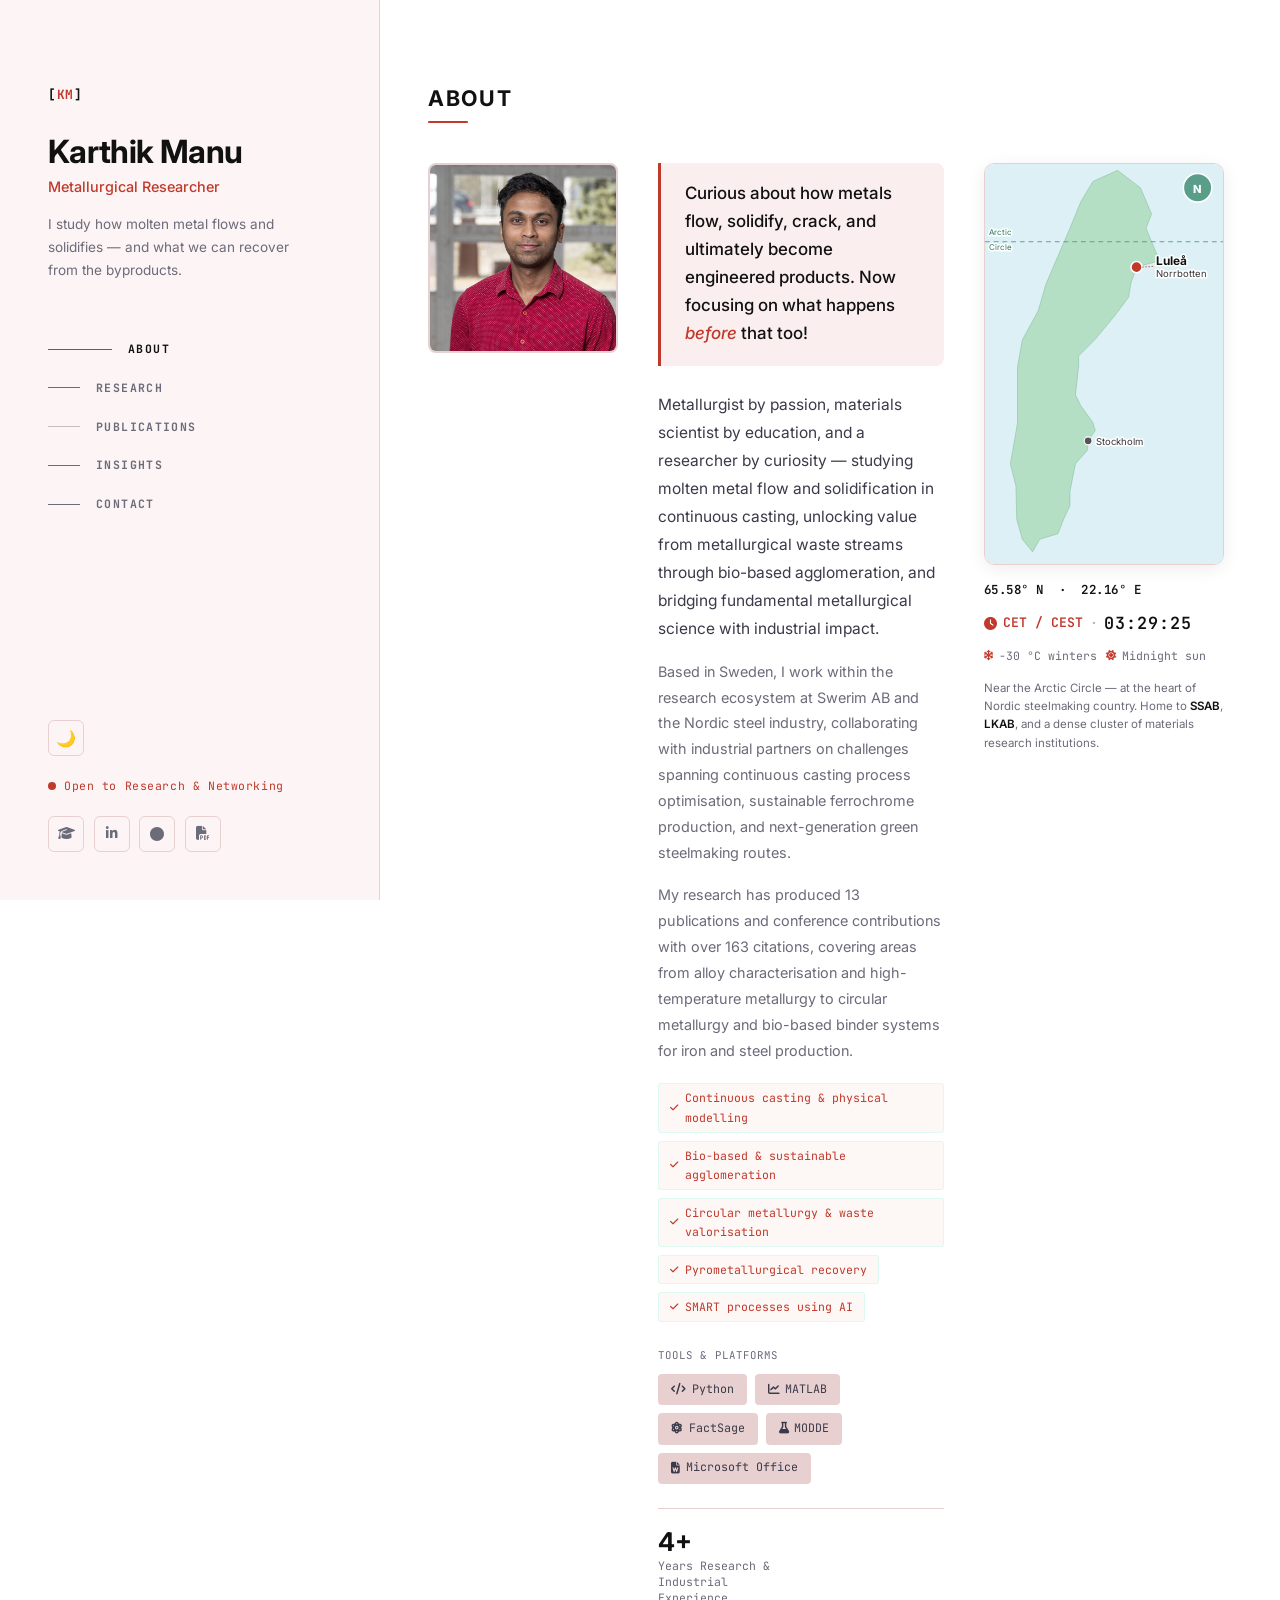
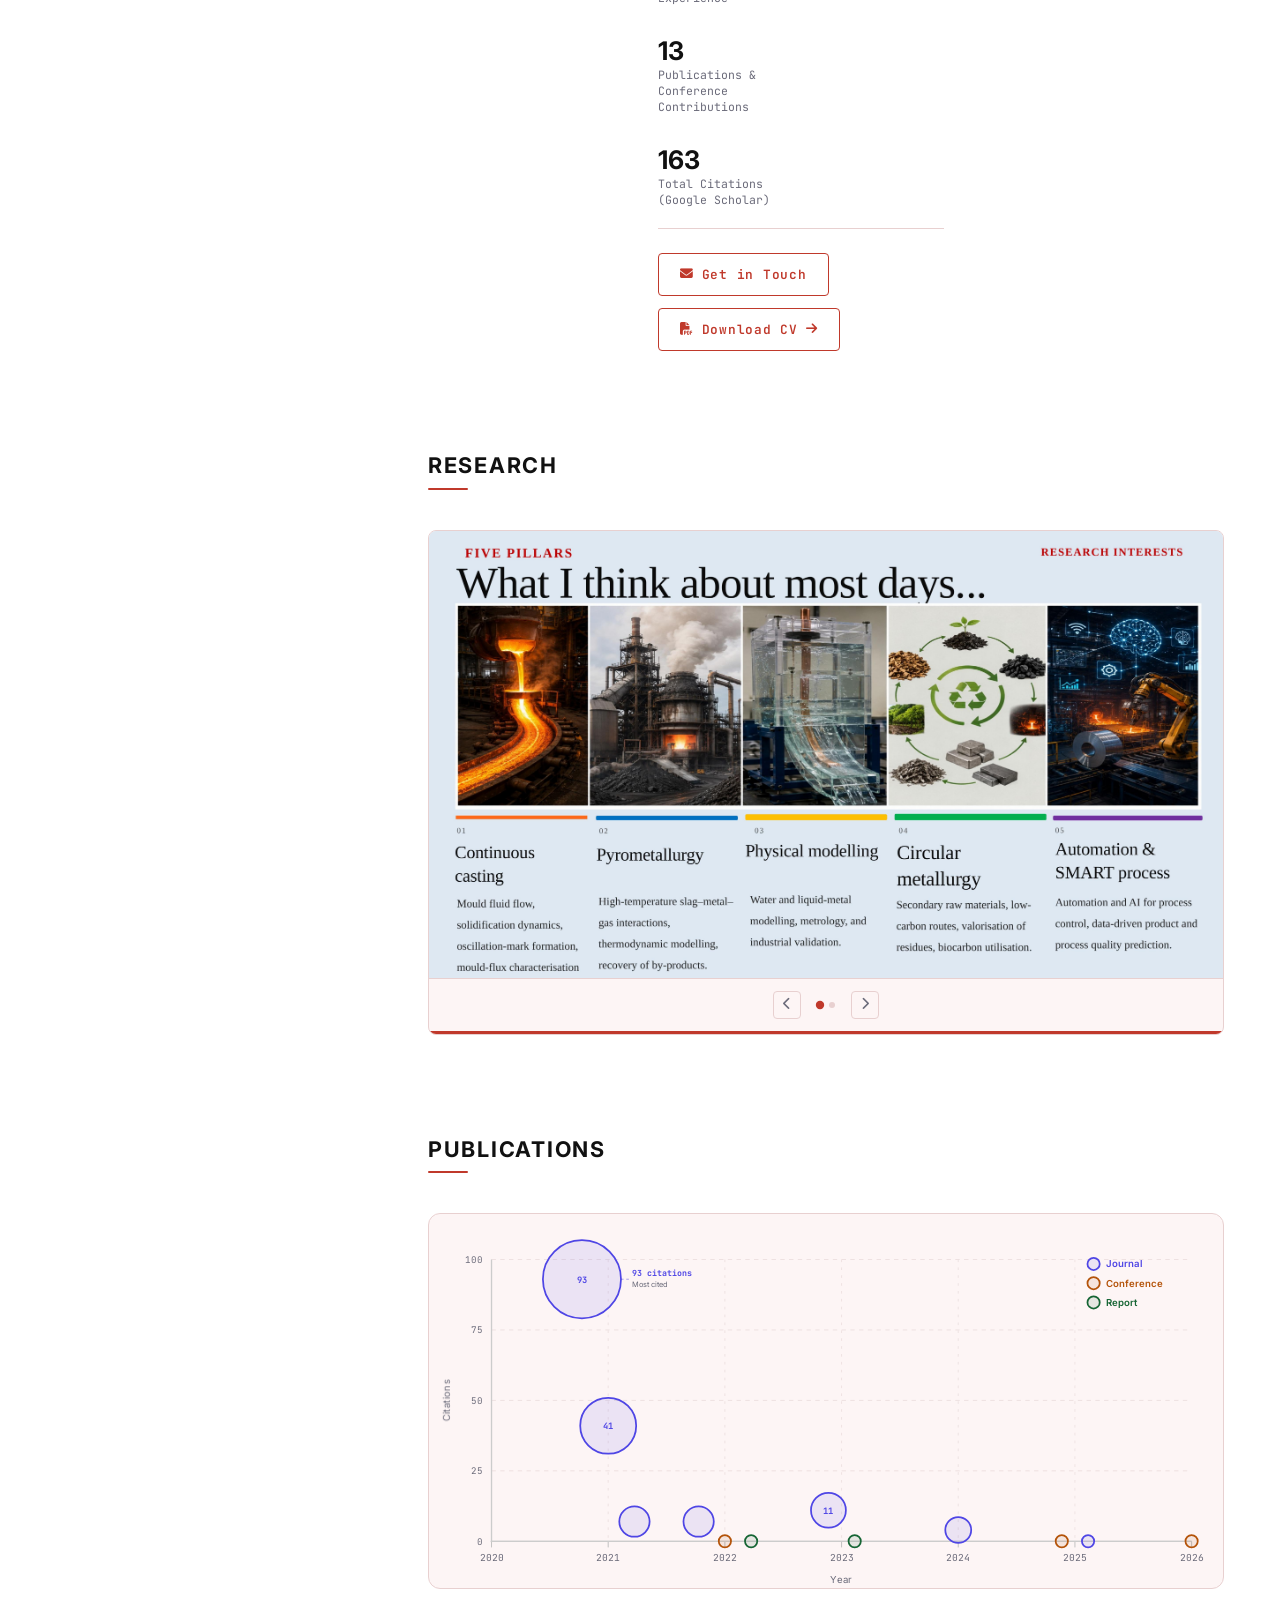
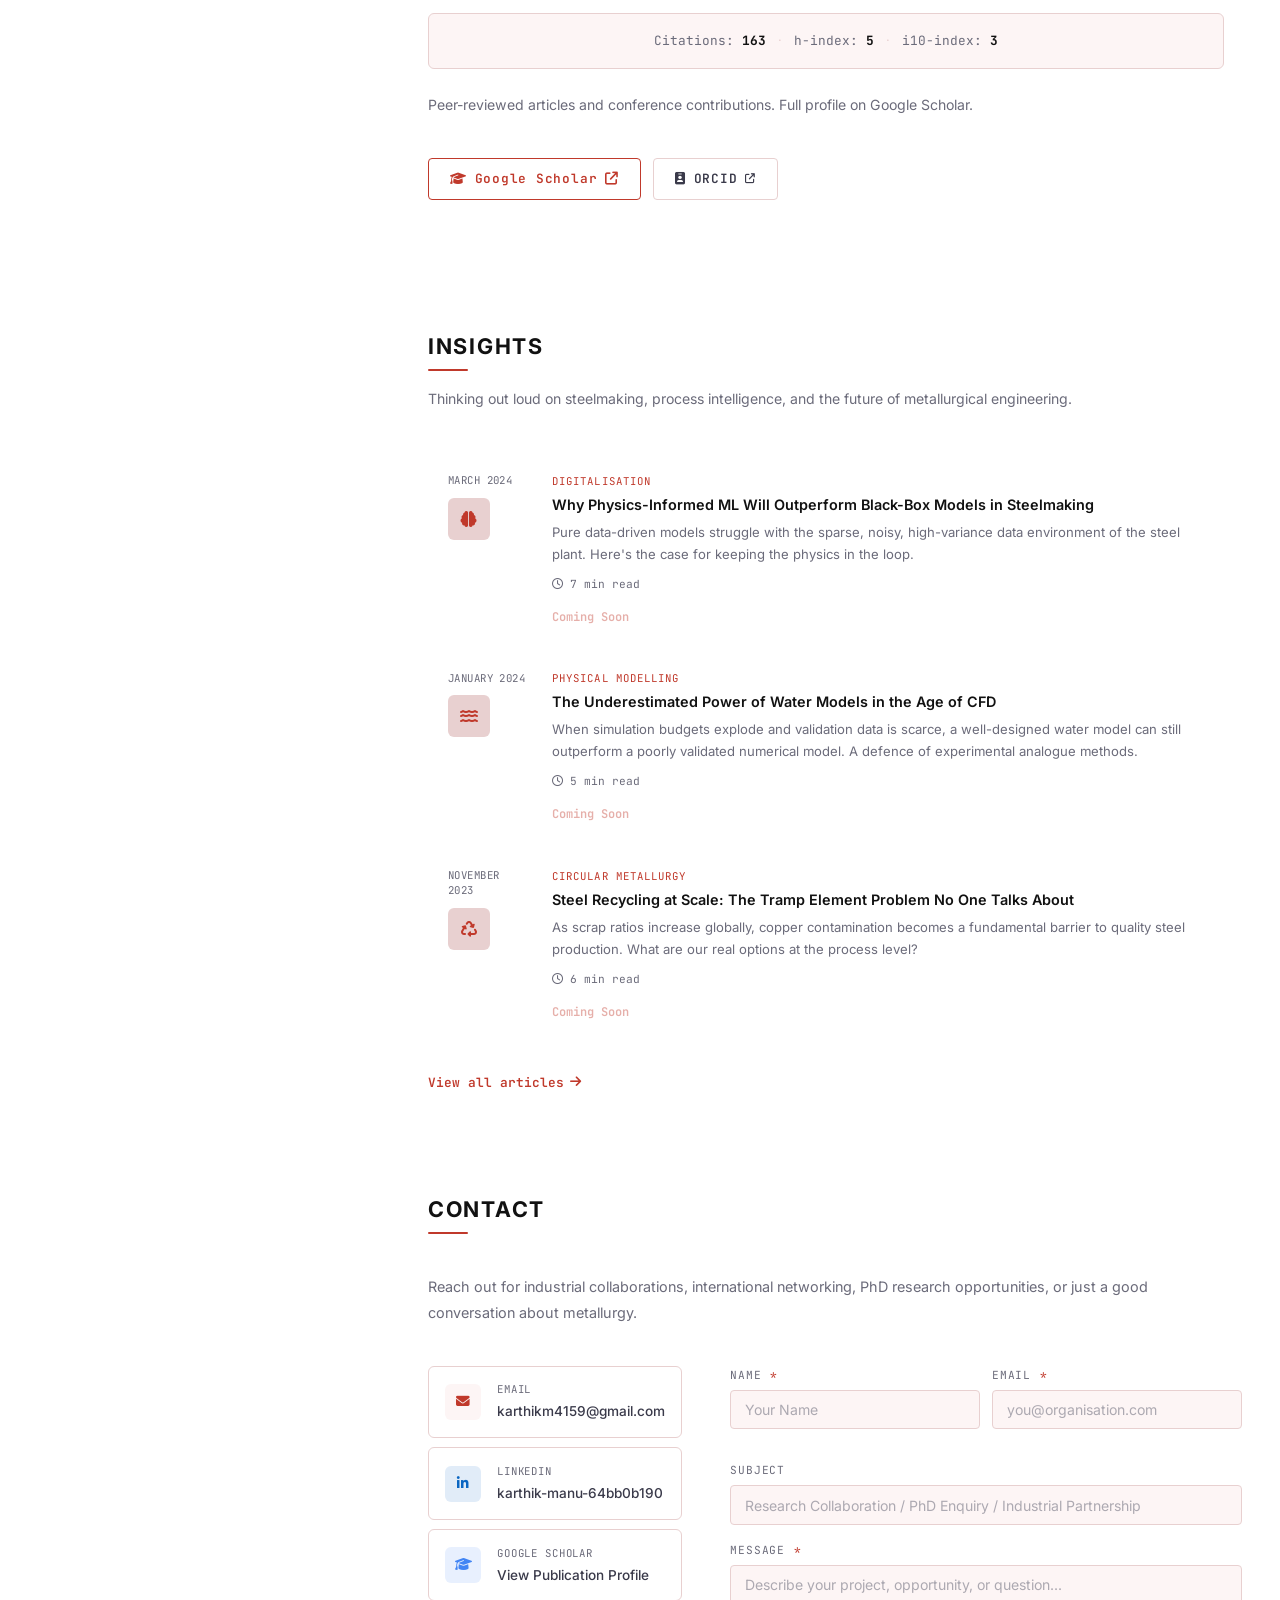
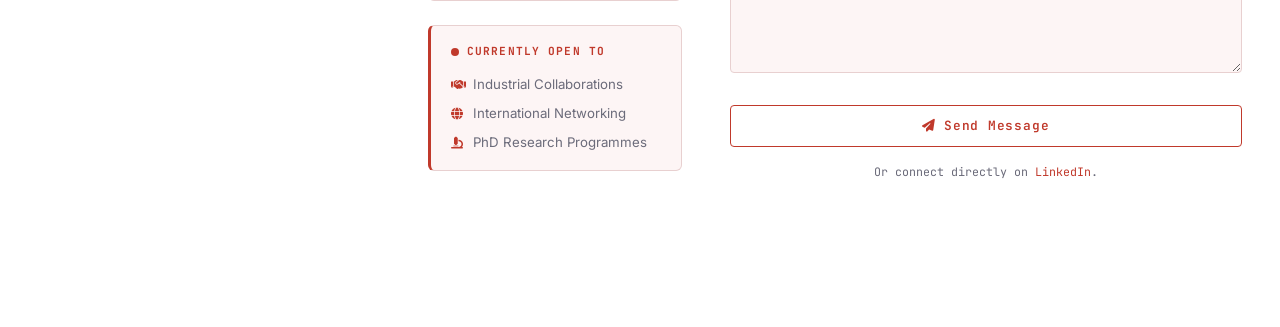
==== commit 96b6d398: "fix: sun icon emoji, overhaul mobile layout with photo+location strip" ====
--- a/index.html
+++ b/index.html
@@ -103,7 +103,7 @@
 
         <div class="sidebar-footer">
           <button class="theme-toggle" id="themeToggle" aria-label="Toggle dark mode" title="Toggle dark / light mode">
-            <i class="fas fa-moon" id="themeIcon" aria-hidden="true"></i>
+            <span id="themeIcon" aria-hidden="true">🌙</span>
           </button>
           <div class="availability-badge">
             <span class="avail-dot" aria-hidden="true"></span>
--- a/style.css
+++ b/style.css
@@ -240,16 +240,14 @@
   border-radius: 6px;
   border: 1px solid var(--lightest-navy);
   background: transparent;
-  color: var(--slate);
-  font-size: 0.9rem;
-  transition: color var(--dur) var(--ease),
-              border-color var(--dur) var(--ease),
+  font-size: 1rem;
+  line-height: 1;
+  transition: border-color var(--dur) var(--ease),
               background var(--dur) var(--ease),
               transform var(--dur) var(--ease);
   cursor: pointer !important;
 }
 .theme-toggle:hover {
-  color: var(--green);
   border-color: var(--green);
   background: var(--green-tint);
   transform: rotate(20deg);
@@ -1313,14 +1311,65 @@
   .mobile-social a:hover { color: var(--green); border-color: var(--green); }
 
   .content {
-    padding: 2.5rem 1.5rem 2rem;
+    padding: 2rem 1.25rem 2rem;
   }
 
-  .section { padding-bottom: 4rem; scroll-margin-top: 72px; }
-
-  .about-grid { grid-template-columns: 1fr; gap: 1.5rem; }
-  .about-photo-col { display: none; }
-  .about-map-col { display: none; }
+  .section { padding-bottom: 3rem; scroll-margin-top: 72px; }
+
+  .about-stats  { gap: 1.25rem; }
+  .stat-num     { font-size: 1.3rem; }
+  .about-ctas   { flex-direction: column; }
+  .about-ctas .btn { width: 100%; justify-content: center; }
+
+  .tools-row    { gap: 0.4rem; }
+  .tool-chip    { font-size: 0.7rem; padding: 0.25rem 0.6rem; }
+
+  .expertise-grid { grid-template-columns: 1fr; }
+
+  .filter-bar   { overflow-x: auto; flex-wrap: nowrap; padding-bottom: 0.5rem; }
+  .filter-btn   { flex-shrink: 0; }
+
+  .bc-hint      { font-size: 0.75rem; }
+  .pub-stats    { font-size: 0.75rem; gap: 0.5rem; }
+
+  /* About: photo row on top, then text, then map info strip */
+  .about-grid {
+    grid-template-columns: 1fr;
+    gap: 1.5rem;
+  }
+
+  /* Show photo on mobile — smaller and centred */
+  .about-photo-col {
+    display: flex;
+    justify-content: center;
+  }
+  .about-photo {
+    width: 110px;
+    height: 110px;
+    border-radius: 50%;
+  }
+
+  /* Show map column on mobile as a compact info strip (no SVG) */
+  .about-map-col {
+    display: flex;
+    flex-direction: row;
+    align-items: center;
+    gap: 1rem;
+    padding: 0.75rem 1rem;
+    background: var(--light-navy);
+    border: 1px solid var(--lightest-navy);
+    border-radius: 8px;
+  }
+  /* Hide the SVG map itself — keep only the text info */
+  .about-map-col .sweden-map-link { display: none; }
+  .map-location-info {
+    flex: 1;
+    gap: 0.35rem;
+  }
+  .map-location-info .location-coords { font-size: 0.82rem; }
+  .map-location-info .location-tz     { font-size: 0.78rem; }
+  .map-location-info .location-meta   { gap: 0.5rem; }
+  .map-location-desc { font-size: 0.75rem; }
 
   .contact-grid { grid-template-columns: 1fr; gap: 2rem; }
   .form-row { grid-template-columns: 1fr; }
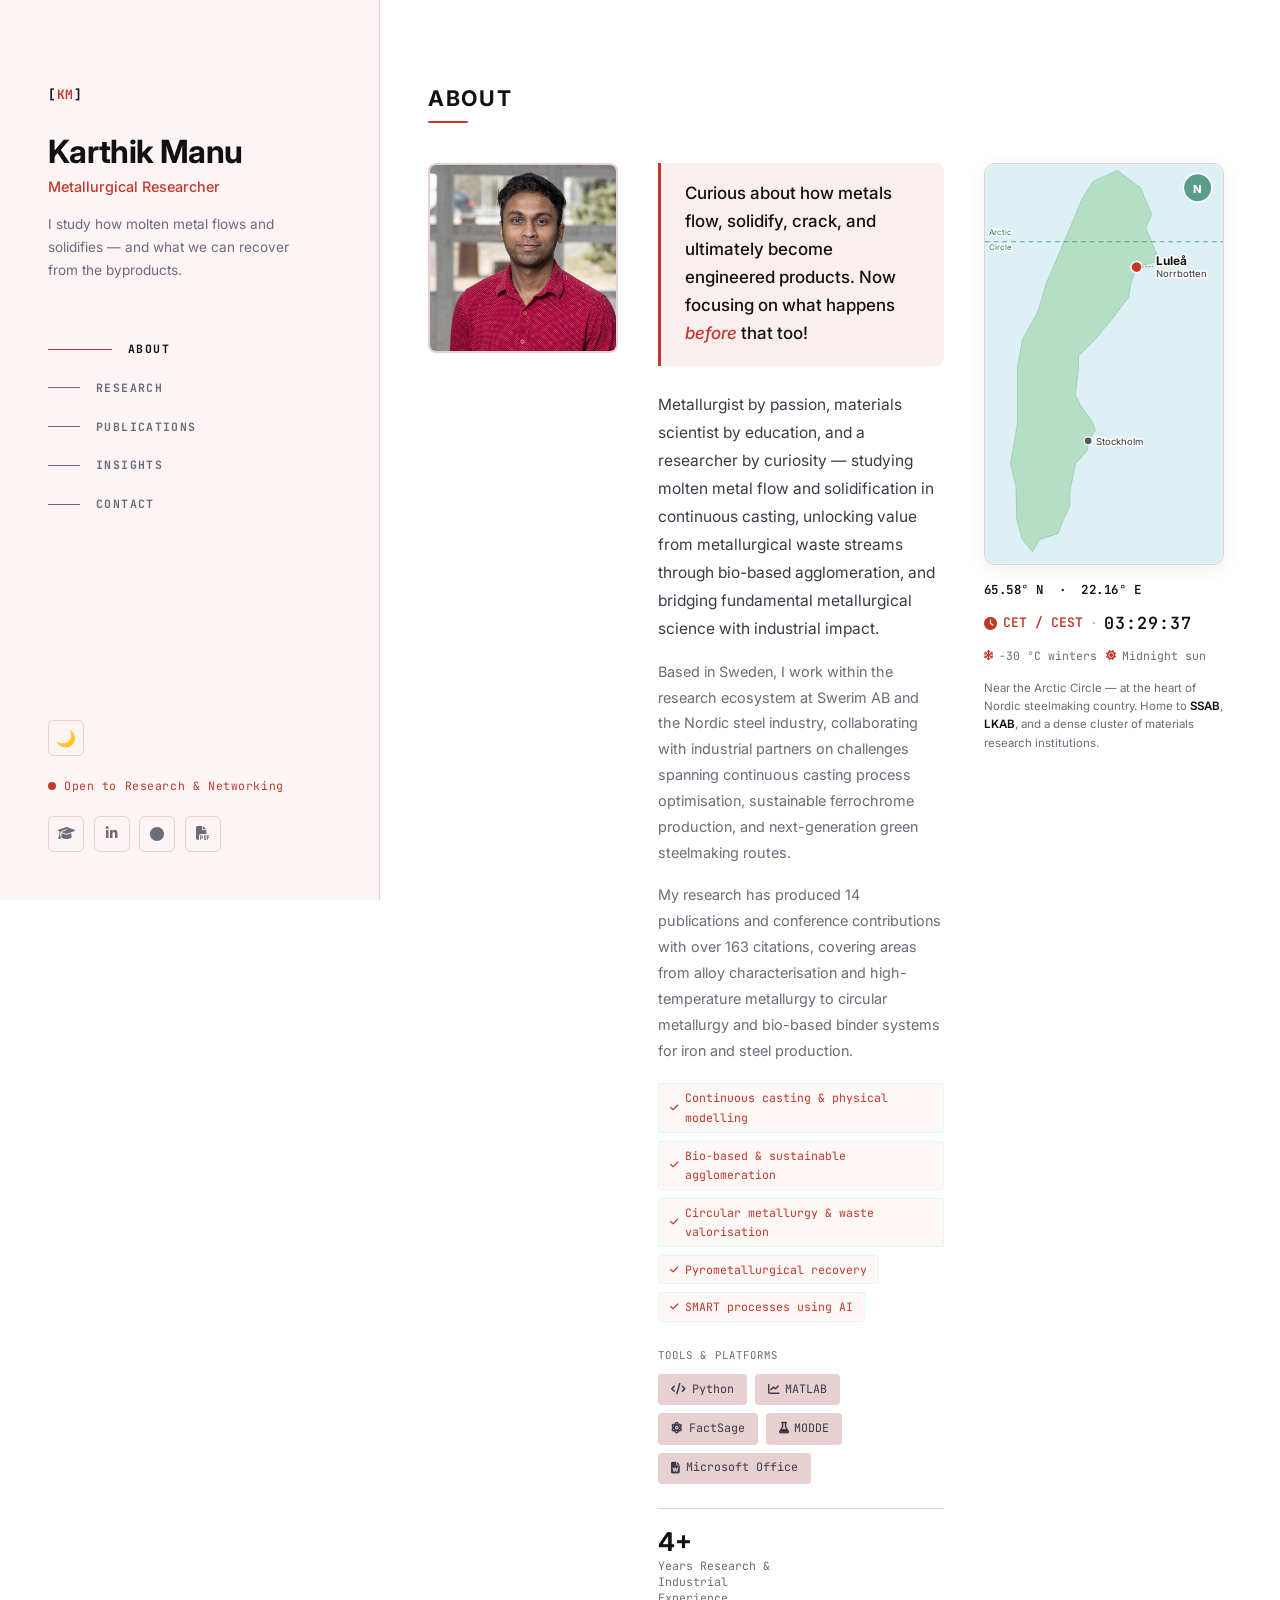
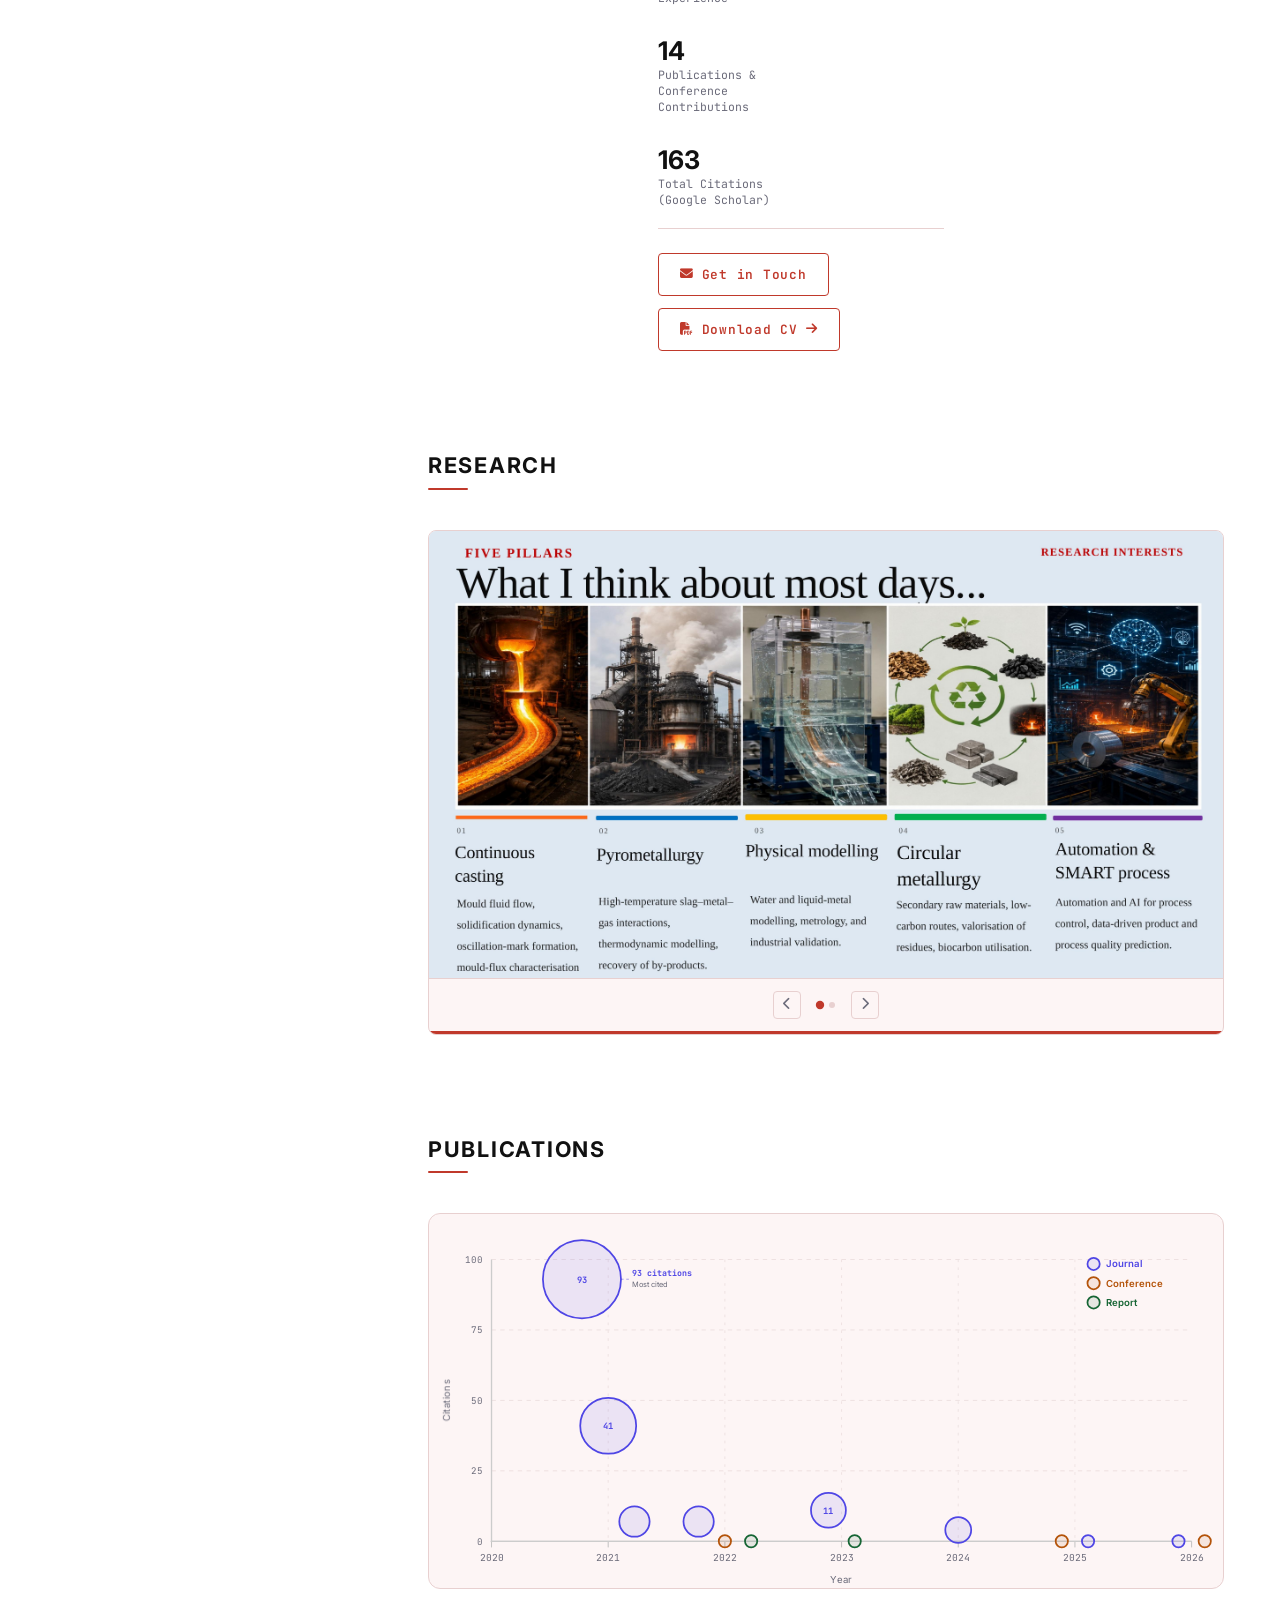
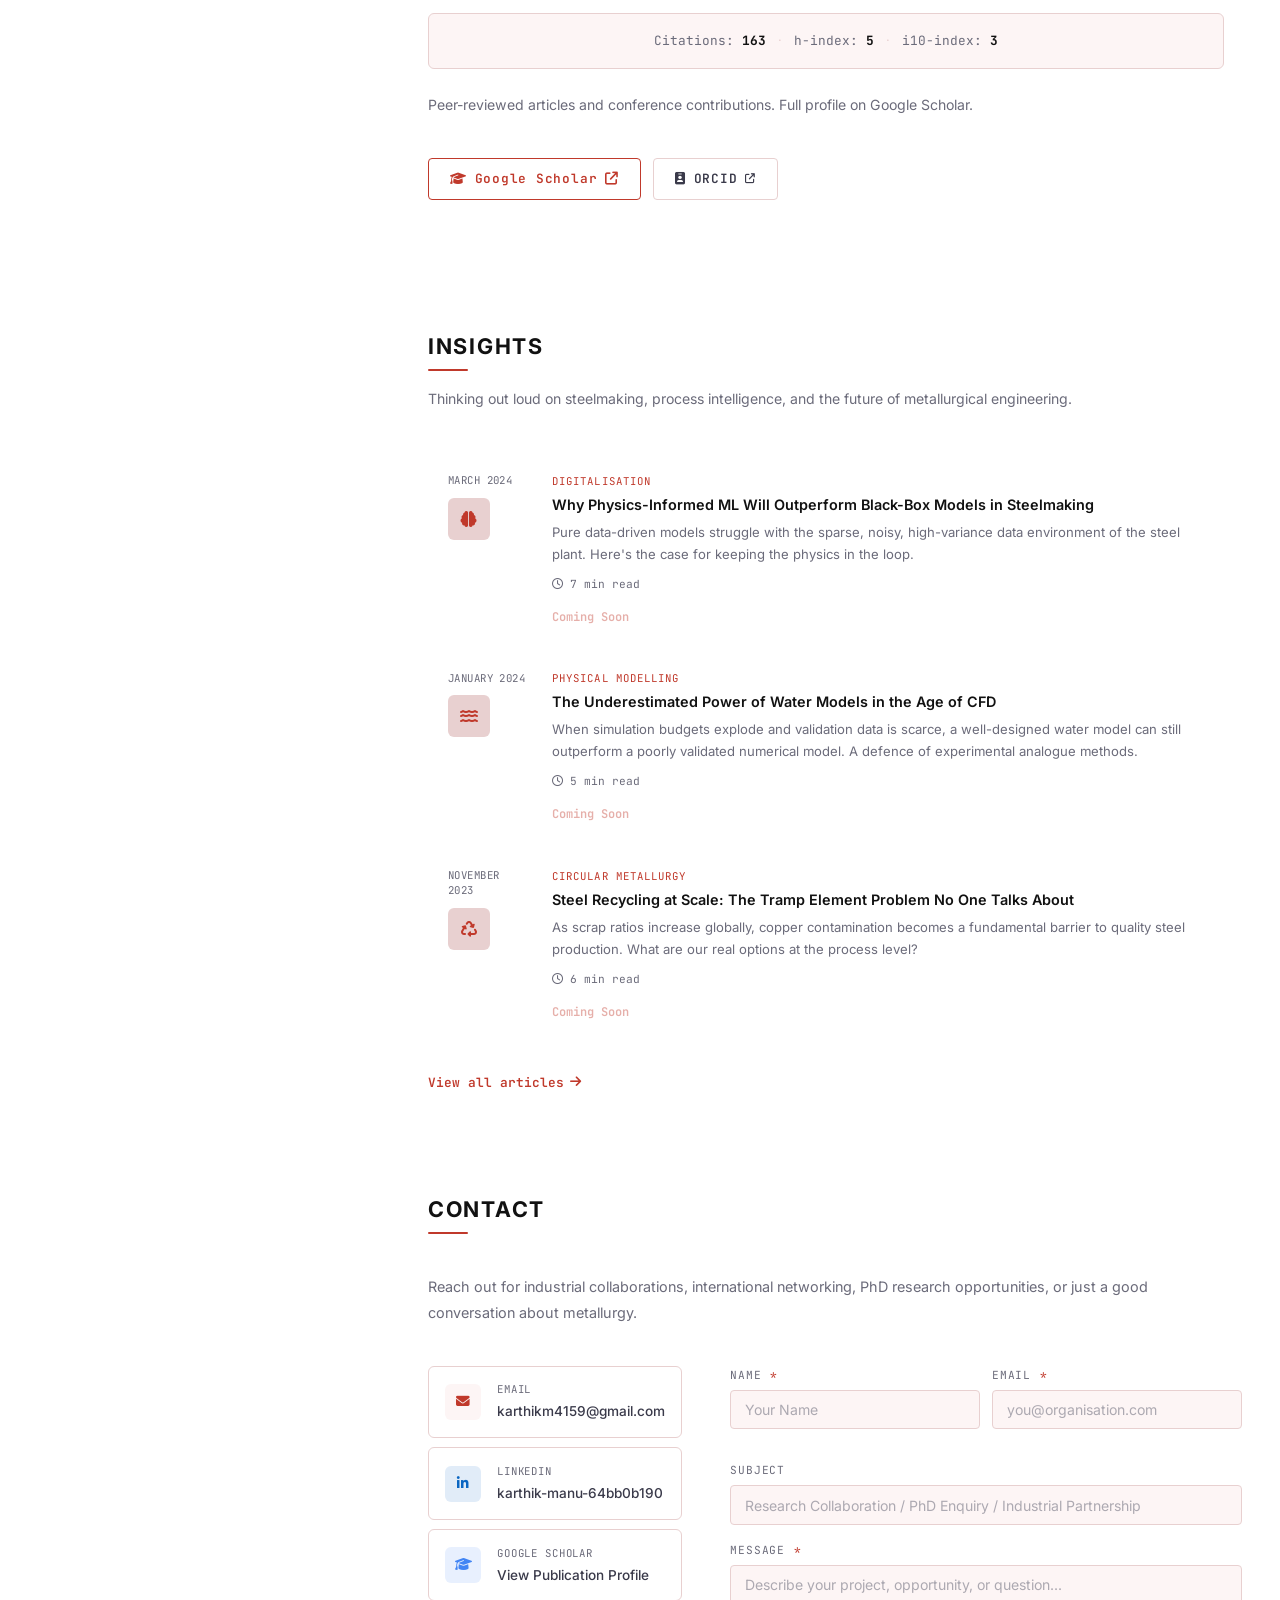
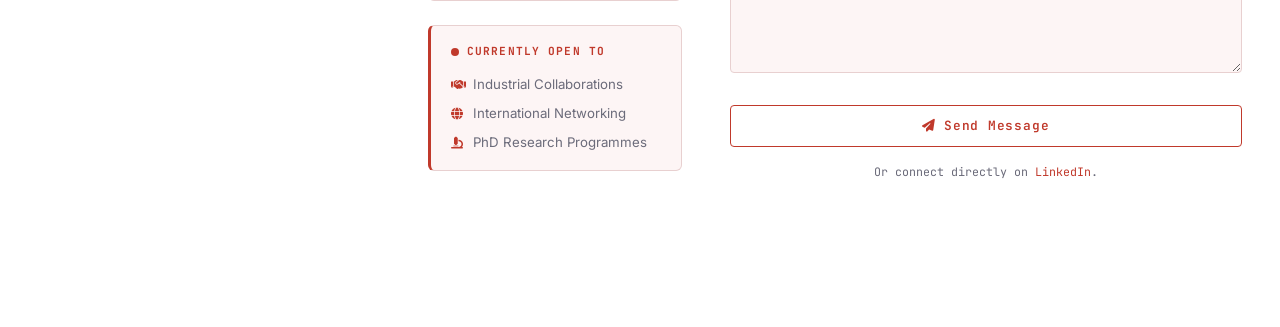
==== commit faed505d: "feat: add new 2026 Journal of Sustainable Metallurgy publication Add 'Lignin as Binder and Renewable" ====
--- a/index.html
+++ b/index.html
@@ -4,7 +4,7 @@
 <head>
   <meta charset="UTF-8" />
   <meta name="viewport" content="width=device-width, initial-scale=1.0" />
-  <meta name="description" content="Karthik Manu — Metallurgical Researcher at Swerim AB, Sweden. Specialist in continuous casting, sustainable agglomeration, circular metallurgy, and bio-based steelmaking. 13 publications, 163+ citations." />
+  <meta name="description" content="Karthik Manu — Metallurgical Researcher at Swerim AB, Sweden. Specialist in continuous casting, sustainable agglomeration, circular metallurgy, and bio-based steelmaking. 14 publications, 163+ citations." />
   <meta name="keywords" content="Karthik Manu, metallurgy, metallurgical researcher, Swerim AB, continuous casting, pyrometallurgy, steelmaking, physical modelling, circular metallurgy, Luleå, Sweden, SSAB, LKAB" />
   <meta name="author" content="Karthik Manu" />
   <meta name="robots" content="index, follow" />
@@ -14,7 +14,7 @@
 
   <!-- Open Graph -->
   <meta property="og:title" content="Karthik Manu | Metallurgical Researcher" />
-  <meta property="og:description" content="Metallurgist &amp; researcher at Swerim AB — continuous casting, sustainable agglomeration, circular metallurgy. 13 publications, 163+ citations." />
+  <meta property="og:description" content="Metallurgist &amp; researcher at Swerim AB — continuous casting, sustainable agglomeration, circular metallurgy. 14 publications, 163+ citations." />
   <meta property="og:type" content="website" />
   <meta property="og:url" content="https://karman41-hub.github.io/" />
   <meta property="og:image" content="https://karman41-hub.github.io/assets/photo.jpg" />
@@ -191,7 +191,7 @@
               Based in Sweden, I work within the research ecosystem at Swerim AB and the Nordic steel industry, collaborating with industrial partners on challenges spanning continuous casting process optimisation, sustainable ferrochrome production, and next-generation green steelmaking routes.
             </p>
             <p class="reveal">
-              My research has produced 13 publications and conference contributions with over 163 citations, covering areas from alloy characterisation and high-temperature metallurgy to circular metallurgy and bio-based binder systems for iron and steel production.
+              My research has produced 14 publications and conference contributions with over 163 citations, covering areas from alloy characterisation and high-temperature metallurgy to circular metallurgy and bio-based binder systems for iron and steel production.
             </p>
 
             <div class="about-highlights reveal">
--- a/style.css
+++ b/style.css
@@ -253,6 +253,15 @@
   transform: rotate(20deg);
 }
 
+/* Moon glows clearly when dark mode is active */
+.theme-toggle.dark-active {
+  border-color: rgba(255, 220, 100, 0.55);
+  background: rgba(255, 220, 100, 0.07);
+}
+.theme-toggle.dark-active #themeIcon {
+  filter: drop-shadow(0 0 5px rgba(255, 220, 100, 0.95)) brightness(1.25);
+}
+
 /* Hamburger — hidden on desktop */
 .hamburger {
   display: none;
@@ -1332,44 +1341,84 @@
   .bc-hint      { font-size: 0.75rem; }
   .pub-stats    { font-size: 0.75rem; gap: 0.5rem; }
 
-  /* About: photo row on top, then text, then map info strip */
+  /* About: text full width, then location card below */
   .about-grid {
     grid-template-columns: 1fr;
     gap: 1.5rem;
   }
 
-  /* Show photo on mobile — smaller and centred */
+  /* Hide photo on mobile — replaced by full location card */
   .about-photo-col {
-    display: flex;
-    justify-content: center;
-  }
-  .about-photo {
-    width: 110px;
-    height: 110px;
-    border-radius: 50%;
-  }
-
-  /* Show map column on mobile as a compact info strip (no SVG) */
+    display: none;
+  }
+
+  /* Show map column on mobile as a standalone location card */
   .about-map-col {
     display: flex;
-    flex-direction: row;
+    flex-direction: column;
     align-items: center;
-    gap: 1rem;
-    padding: 0.75rem 1rem;
+    gap: 0.9rem;
+    padding: 1.25rem 1rem 1.5rem;
     background: var(--light-navy);
     border: 1px solid var(--lightest-navy);
-    border-radius: 8px;
-  }
-  /* Hide the SVG map itself — keep only the text info */
-  .about-map-col .sweden-map-link { display: none; }
+    border-radius: 10px;
+    position: relative;
+  }
+  /* "Location" label at the top of the card */
+  .about-map-col::before {
+    content: '📍 Location';
+    font-size: 0.65rem;
+    font-family: var(--font-mono);
+    font-weight: 700;
+    text-transform: uppercase;
+    letter-spacing: 0.12em;
+    color: var(--slate);
+    align-self: flex-start;
+  }
+
+  /* Show the SVG map on mobile */
+  .about-map-col .sweden-map-link {
+    display: block;
+    max-width: 140px;
+    width: 100%;
+  }
+
+  /* Location info — centred under the map */
   .map-location-info {
-    flex: 1;
-    gap: 0.35rem;
-  }
-  .map-location-info .location-coords { font-size: 0.82rem; }
-  .map-location-info .location-tz     { font-size: 0.78rem; }
-  .map-location-info .location-meta   { gap: 0.5rem; }
-  .map-location-desc { font-size: 0.75rem; }
+    width: 100%;
+    display: flex;
+    flex-direction: column;
+    align-items: center;
+    gap: 0.45rem;
+    text-align: center;
+  }
+  .map-location-info .location-coords { font-size: 0.85rem; }
+  .map-location-info .location-tz {
+    font-size: 0.8rem;
+    justify-content: center;
+  }
+  .map-location-info .location-meta {
+    gap: 0.75rem;
+    justify-content: center;
+  }
+  .map-location-desc {
+    font-size: 0.78rem;
+    text-align: center;
+    max-width: 280px;
+  }
+
+  /* Map label legibility on mobile — remove white halo, keep fills dark */
+  .map-lbl-city,
+  .map-lbl-region,
+  .map-lbl-sm,
+  .map-lbl-xs {
+    stroke: none;
+    paint-order: fill;
+  }
+  .map-lbl-city   { fill: #111; }
+  .map-lbl-region { fill: #222; }
+  .map-lbl-sm     { fill: #222; }
+  .map-lbl-xs     { fill: #1a6e52; }
 
   .contact-grid { grid-template-columns: 1fr; gap: 2rem; }
   .form-row { grid-template-columns: 1fr; }
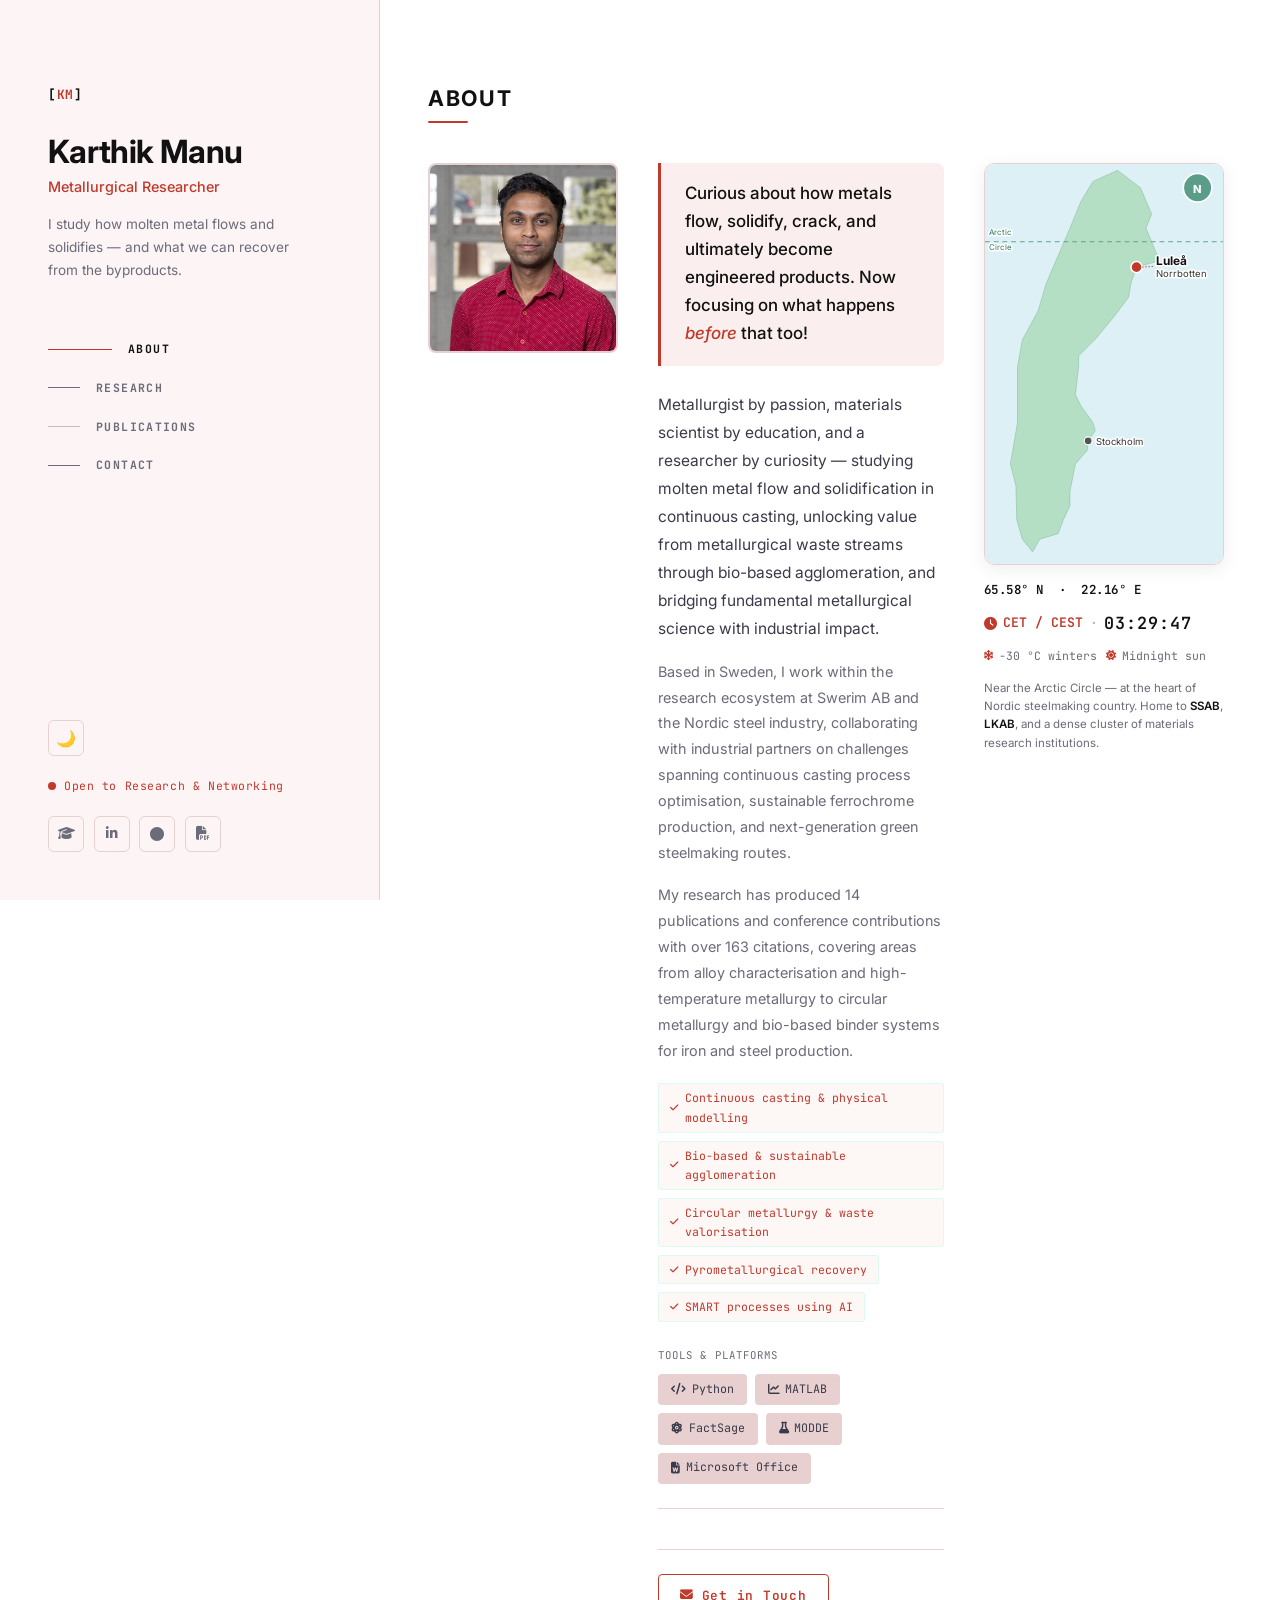
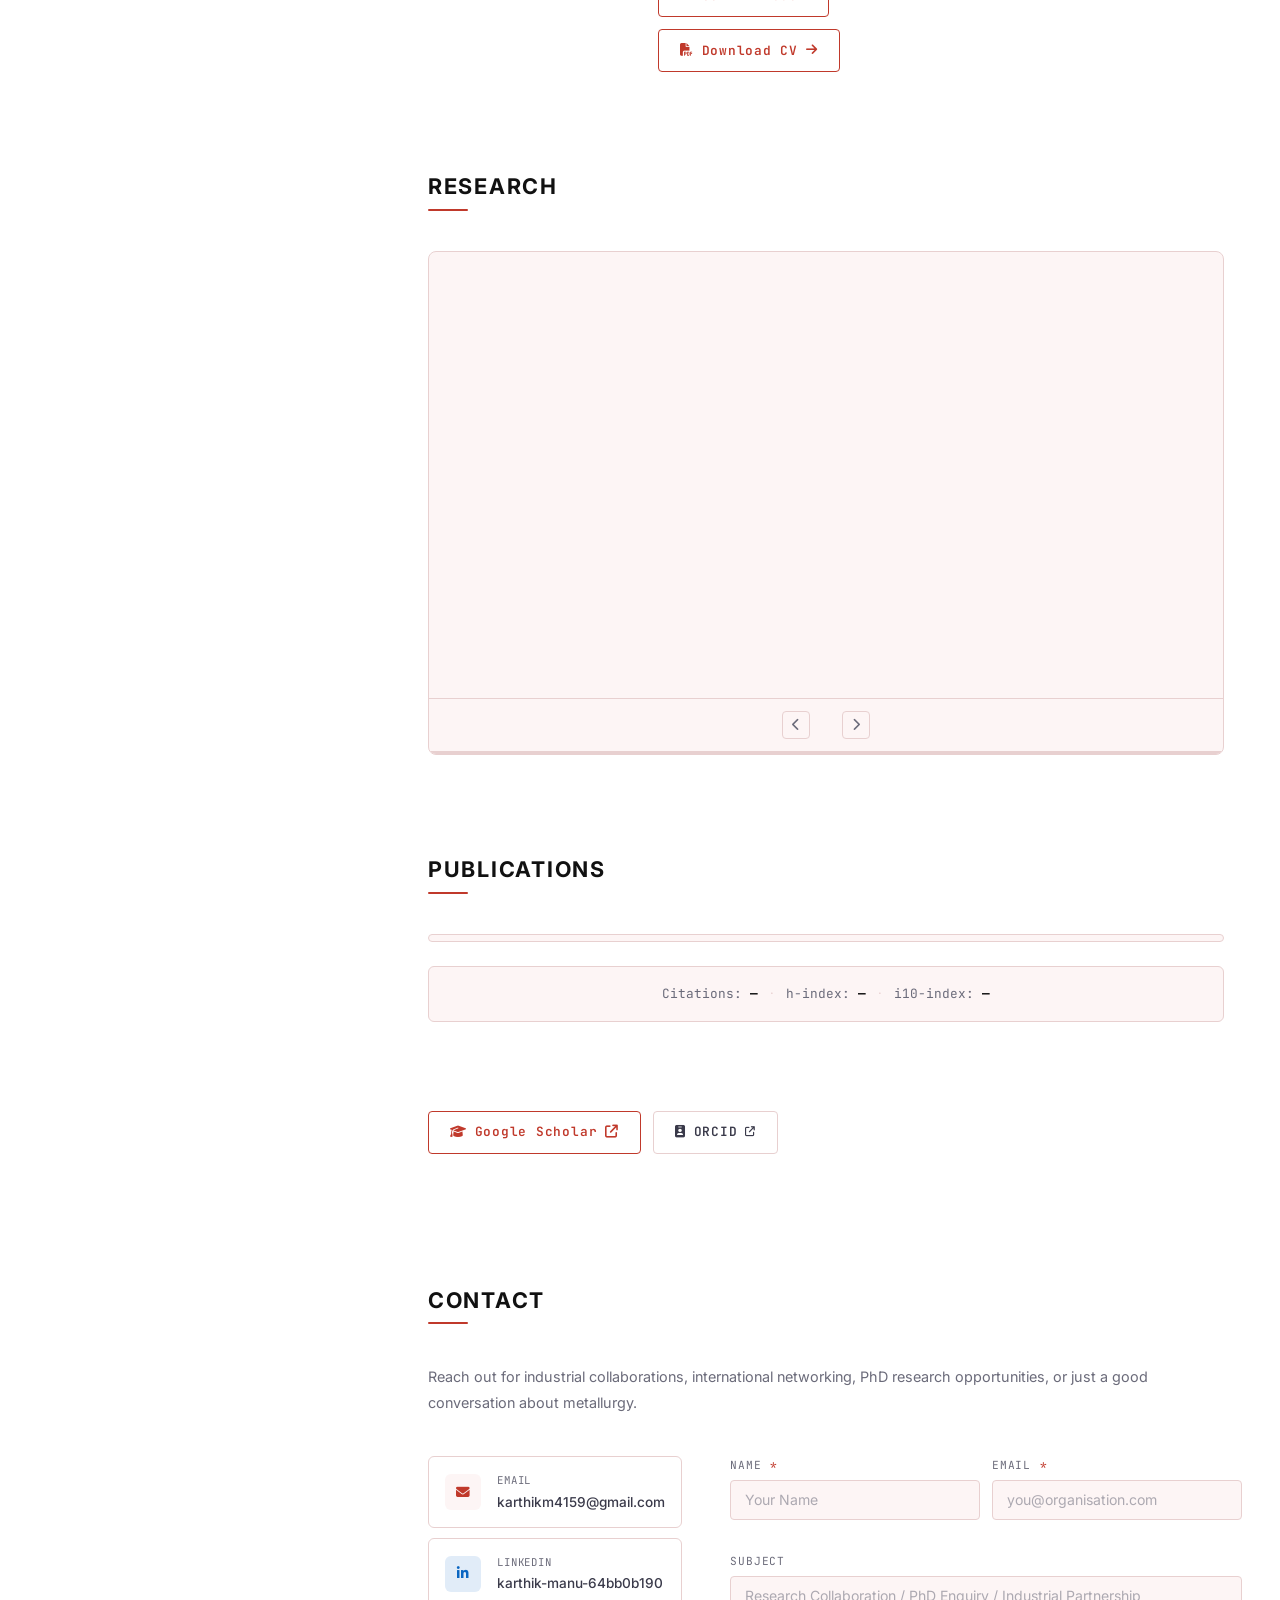
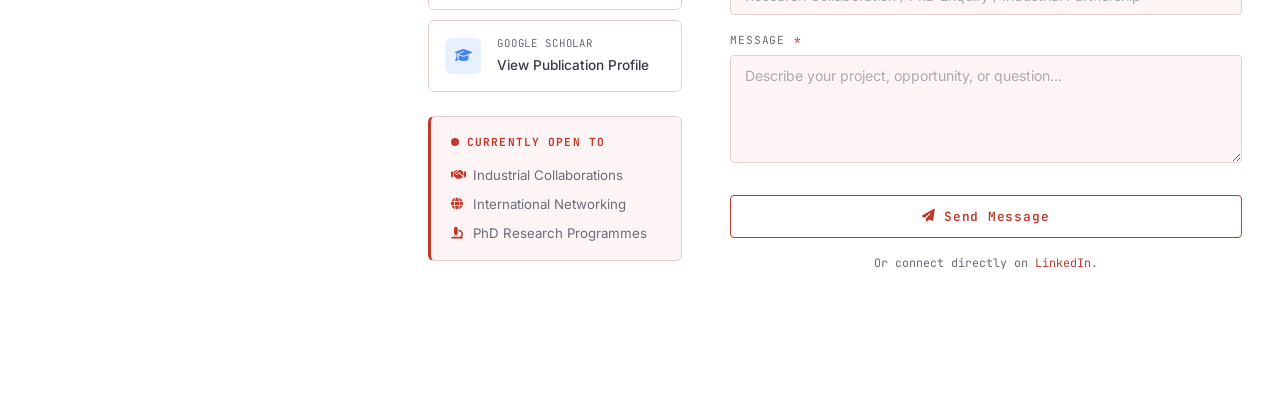
==== commit 9de406d8: "feat: remove Insights section from website Remove Insights/blog section, nav links (desktop + mobile" ====
--- a/index.html
+++ b/index.html
@@ -96,7 +96,6 @@
             <li><a href="#about"        class="nav-link active"><span class="nav-line" aria-hidden="true"></span><span>About</span></a></li>
             <li><a href="#presentation" class="nav-link"><span class="nav-line" aria-hidden="true"></span><span>Research</span></a></li>
             <li><a href="#publications" class="nav-link"><span class="nav-line" aria-hidden="true"></span><span>Publications</span></a></li>
-            <li><a href="#insights"     class="nav-link"><span class="nav-line" aria-hidden="true"></span><span>Insights</span></a></li>
             <li><a href="#contact"      class="nav-link"><span class="nav-line" aria-hidden="true"></span><span>Contact</span></a></li>
           </ul>
         </nav>
@@ -148,7 +147,6 @@
         <li><a href="#about"        class="mobile-nav-link">About</a></li>
         <li><a href="#presentation" class="mobile-nav-link">Research</a></li>
         <li><a href="#publications" class="mobile-nav-link">Publications</a></li>
-        <li><a href="#insights"     class="mobile-nav-link">Insights</a></li>
         <li><a href="#contact"      class="mobile-nav-link">Contact</a></li>
       </ul>
       <div class="mobile-social">
@@ -360,24 +358,6 @@
 
         <!-- Full publication list (hidden — data still rendered for bubble chart) -->
         <div class="publications-list" id="publicationsList" style="display:none;" aria-hidden="true"></div>
-      </section>
-
-
-      <!-- ── INSIGHTS ──────────────────────────────────────────── -->
-      <section id="insights" class="section">
-        <div class="section-heading reveal">
-          <h2 class="section-title">Insights</h2>
-        </div>
-        <p class="section-sub reveal">
-          Thinking out loud on steelmaking, process intelligence, and the future of metallurgical engineering.
-        </p>
-
-        <!-- Populated from data.json -->
-        <div class="blog-list" id="blogGrid"></div>
-
-        <div class="section-footer reveal">
-          <a href="#" class="link-arrow">View all articles <i class="fas fa-arrow-right" aria-hidden="true"></i></a>
-        </div>
       </section>
 
 
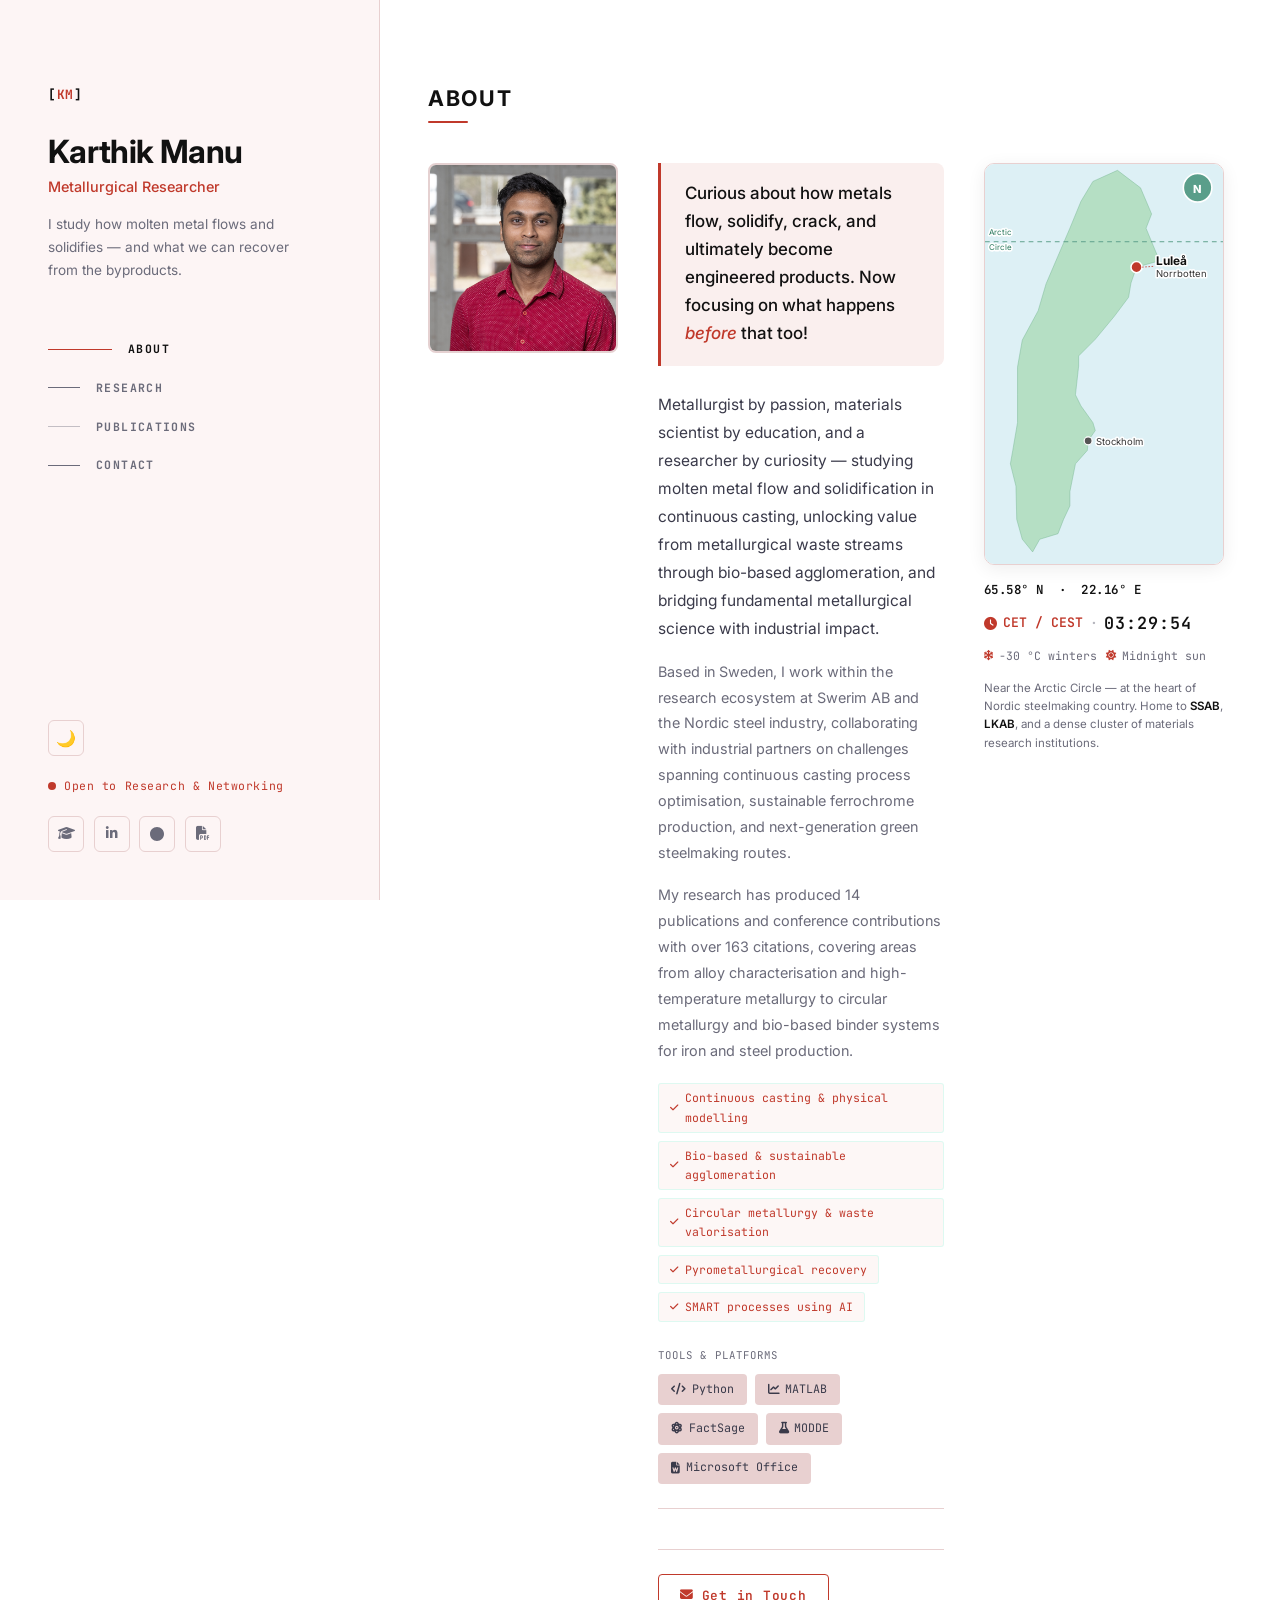
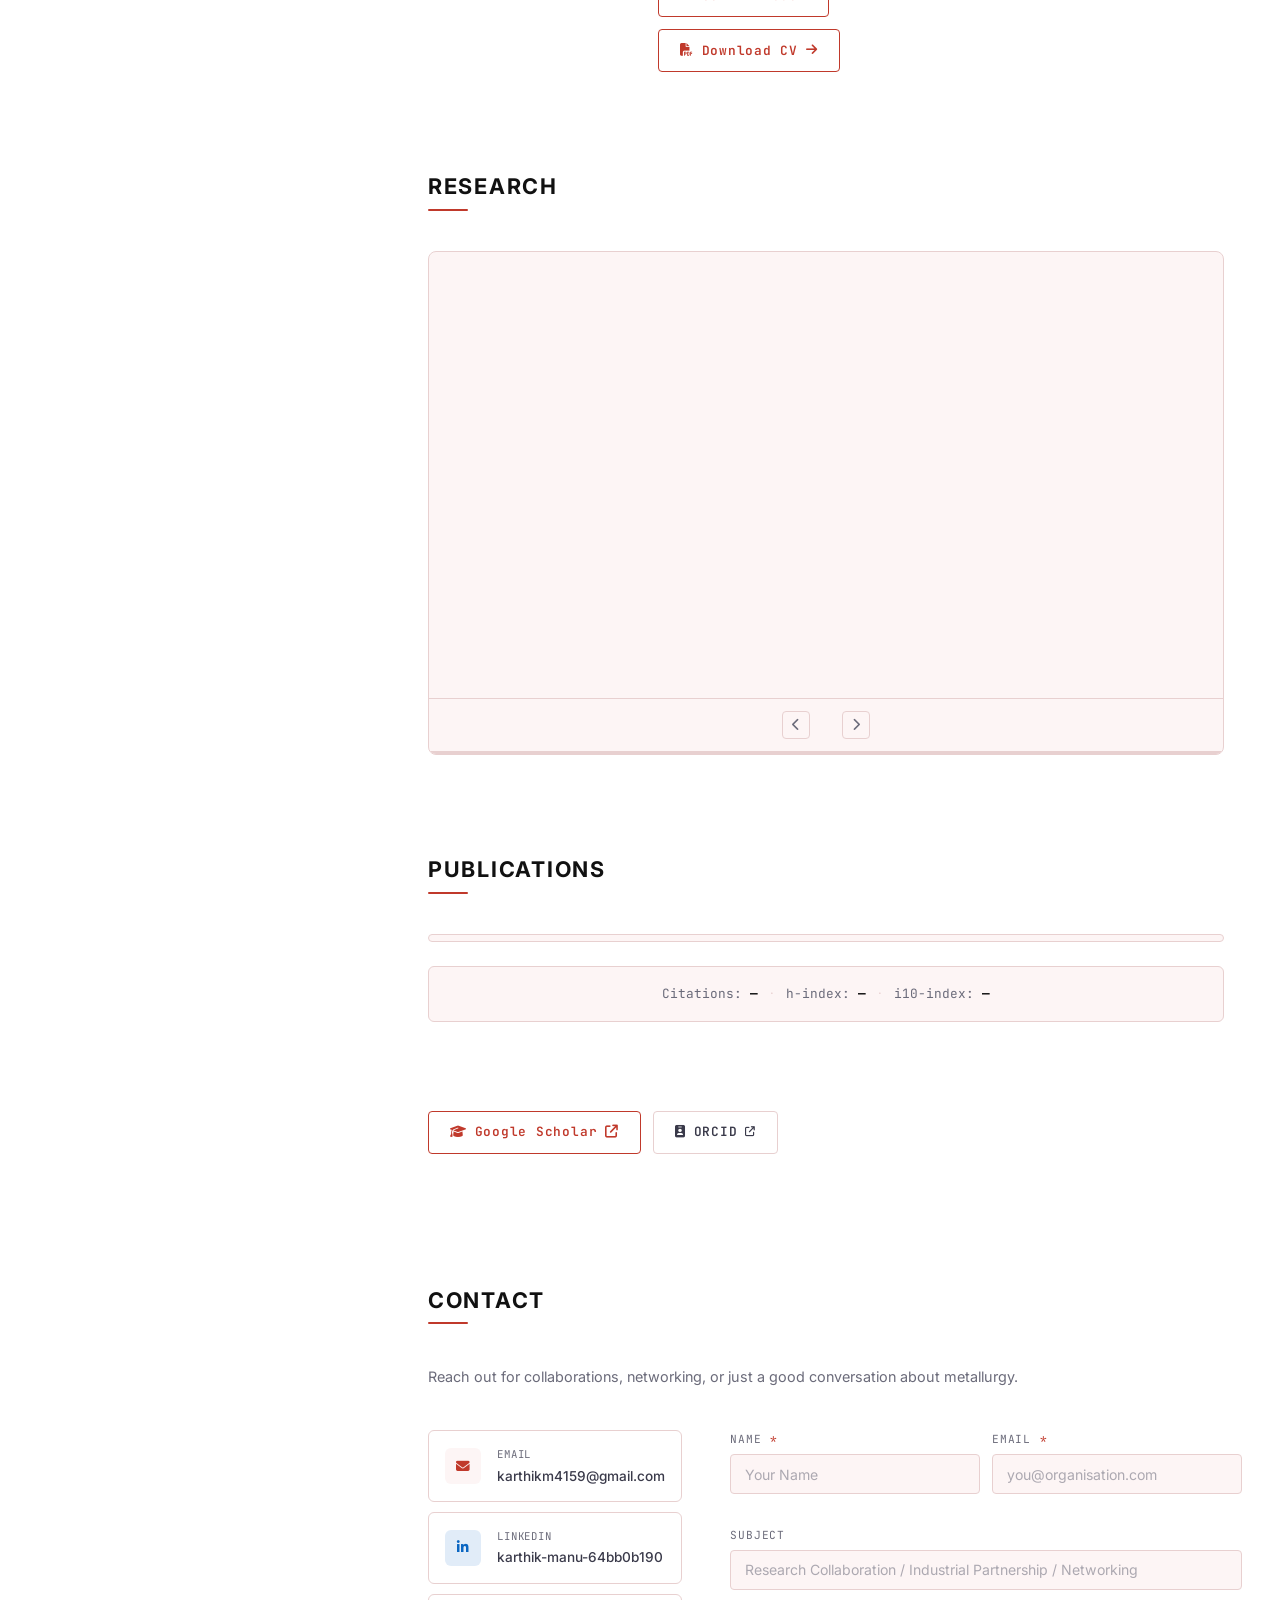
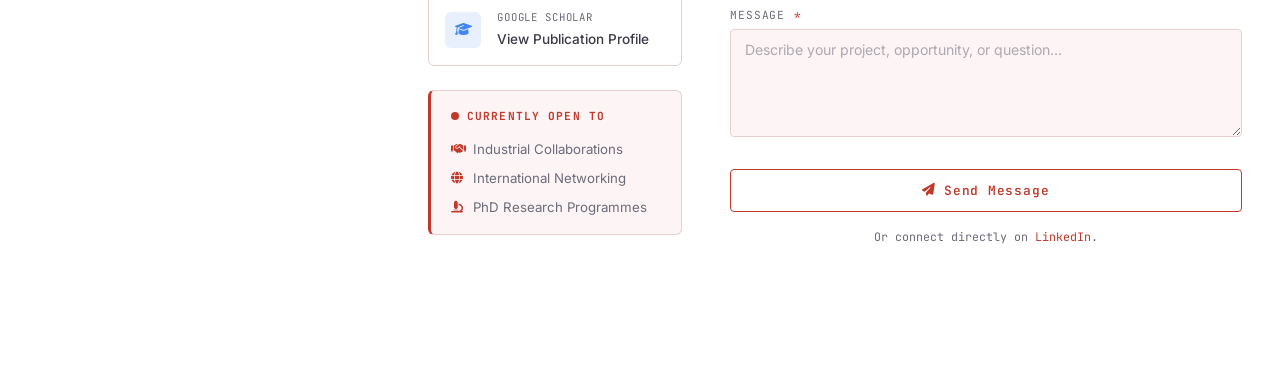
==== commit 1f62499b: "fix: update contact intro and remove PhD Enquiry from subject placeholder Co-Authored-By: Claude Son" ====
--- a/index.html
+++ b/index.html
@@ -367,7 +367,7 @@
           <h2 class="section-title">Contact</h2>
         </div>
         <p class="contact-intro reveal">
-          Reach out for industrial collaborations, international networking, PhD research opportunities, or just a good conversation about metallurgy.
+          Reach out for collaborations, networking, or just a good conversation about metallurgy.
         </p>
 
         <div class="contact-grid">
@@ -430,7 +430,7 @@
               <div class="form-group">
                 <label for="fsubject">Subject</label>
                 <input type="text" id="fsubject" name="subject"
-                       placeholder="Research Collaboration / PhD Enquiry / Industrial Partnership" />
+                       placeholder="Research Collaboration / Industrial Partnership / Networking" />
               </div>
               <div class="form-group">
                 <label for="fmessage">Message <span class="required" aria-hidden="true">*</span></label>
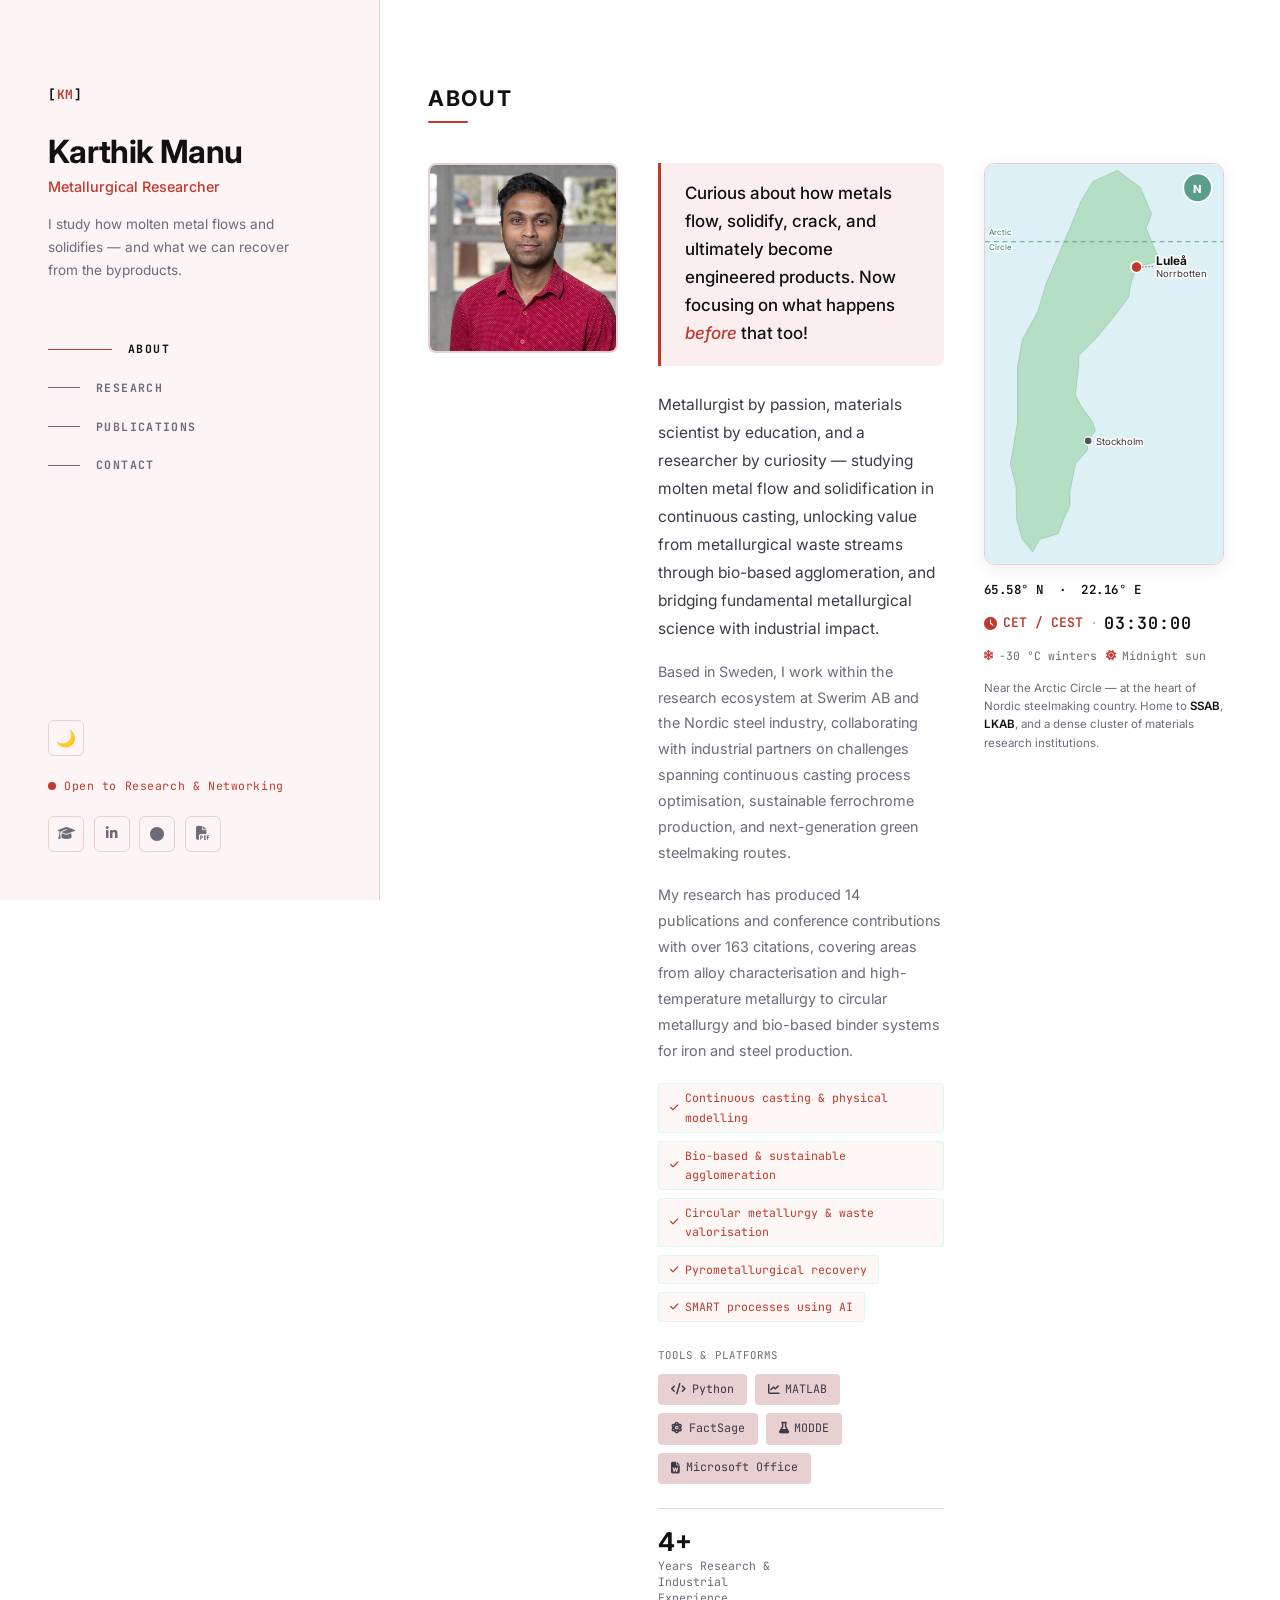
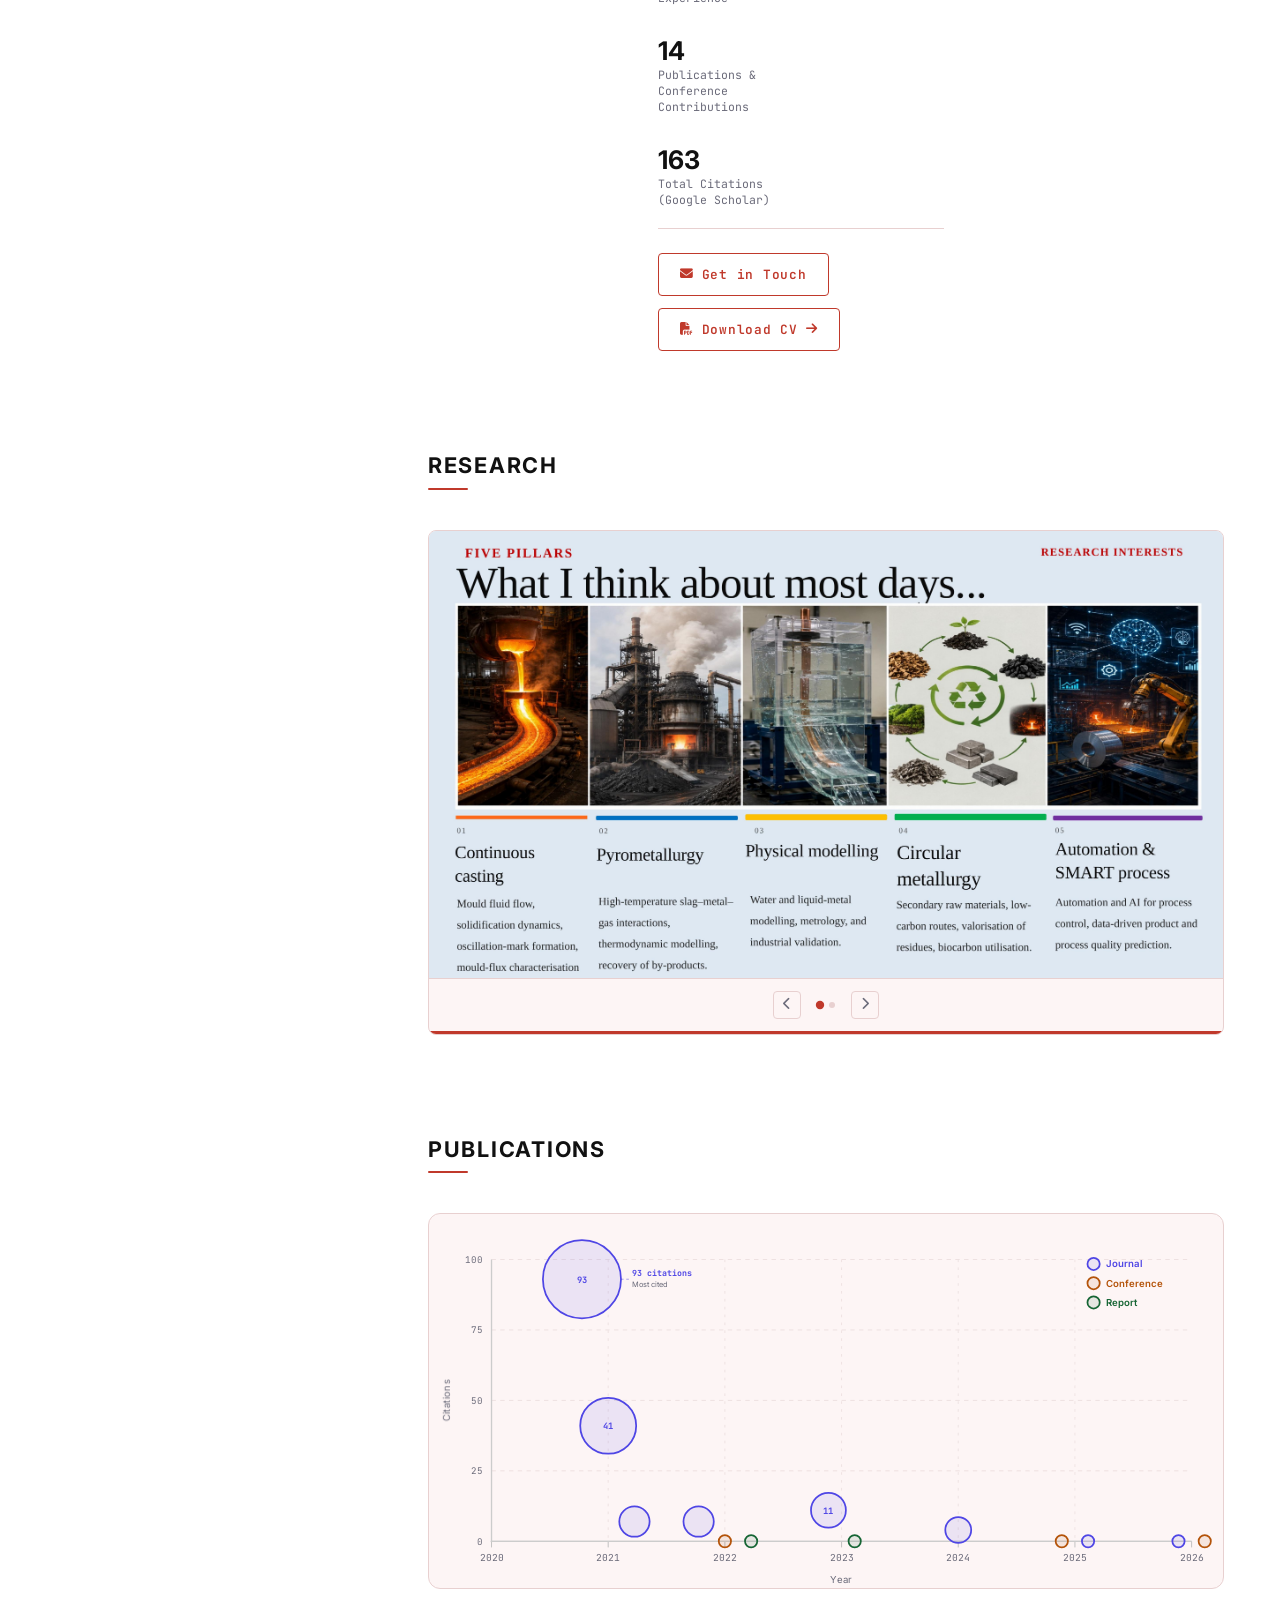
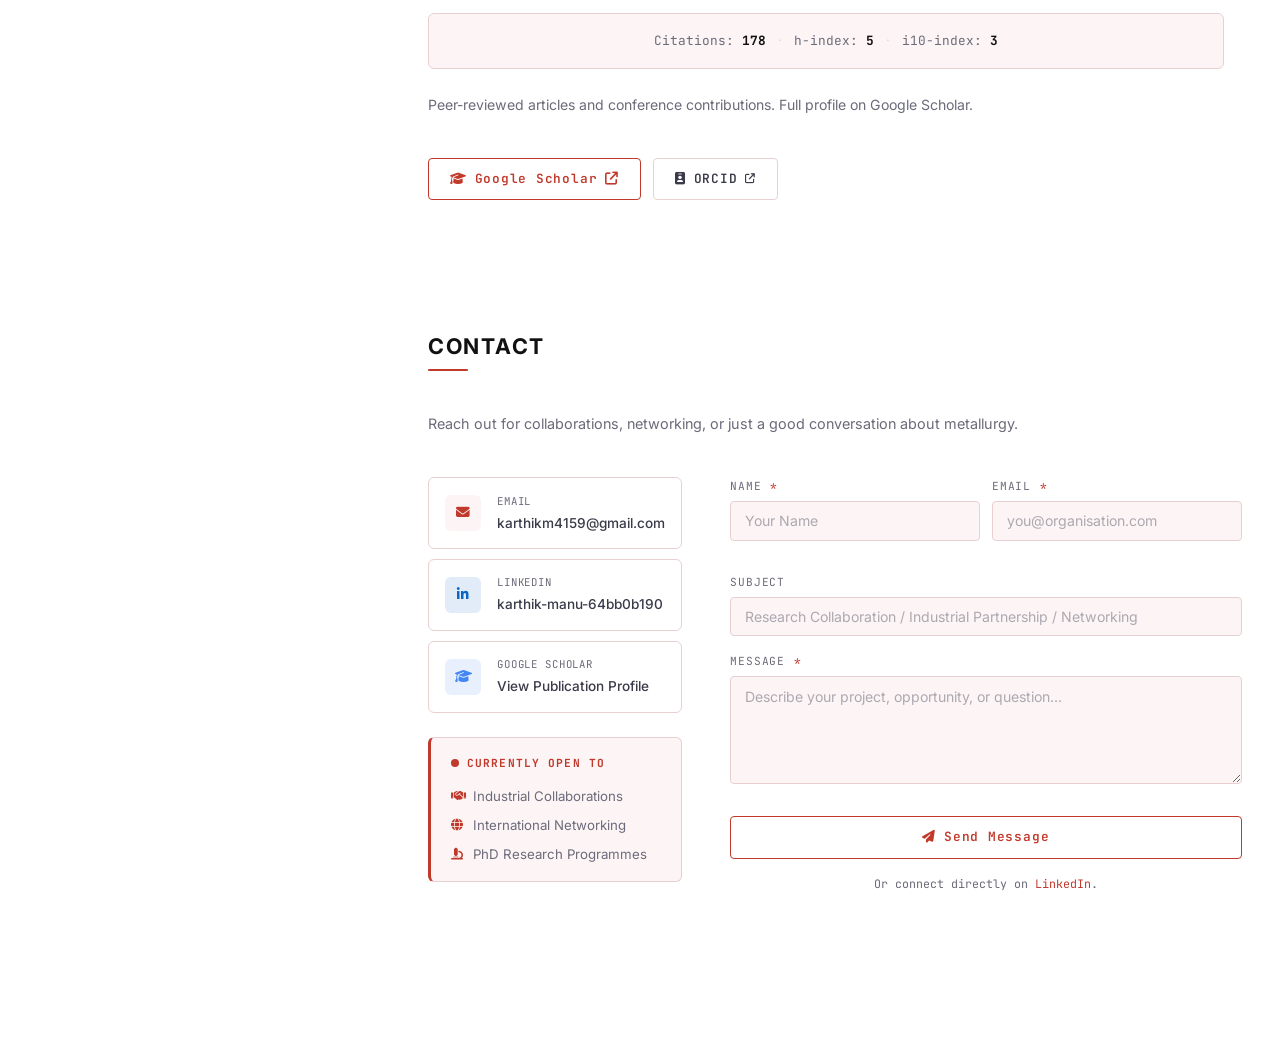
==== commit e91eaa93: "fix: update citation count to 178 from Google Scholar Co-Authored-By: Claude Sonnet 4.6 <noreply@ant" ====
--- a/index.html
+++ b/index.html
@@ -4,7 +4,7 @@
 <head>
   <meta charset="UTF-8" />
   <meta name="viewport" content="width=device-width, initial-scale=1.0" />
-  <meta name="description" content="Karthik Manu — Metallurgical Researcher at Swerim AB, Sweden. Specialist in continuous casting, sustainable agglomeration, circular metallurgy, and bio-based steelmaking. 14 publications, 163+ citations." />
+  <meta name="description" content="Karthik Manu — Metallurgical Researcher at Swerim AB, Sweden. Specialist in continuous casting, sustainable agglomeration, circular metallurgy, and bio-based steelmaking. 14 publications, 178+ citations." />
   <meta name="keywords" content="Karthik Manu, metallurgy, metallurgical researcher, Swerim AB, continuous casting, pyrometallurgy, steelmaking, physical modelling, circular metallurgy, Luleå, Sweden, SSAB, LKAB" />
   <meta name="author" content="Karthik Manu" />
   <meta name="robots" content="index, follow" />
@@ -14,7 +14,7 @@
 
   <!-- Open Graph -->
   <meta property="og:title" content="Karthik Manu | Metallurgical Researcher" />
-  <meta property="og:description" content="Metallurgist &amp; researcher at Swerim AB — continuous casting, sustainable agglomeration, circular metallurgy. 14 publications, 163+ citations." />
+  <meta property="og:description" content="Metallurgist &amp; researcher at Swerim AB — continuous casting, sustainable agglomeration, circular metallurgy. 14 publications, 178+ citations." />
   <meta property="og:type" content="website" />
   <meta property="og:url" content="https://karman41-hub.github.io/" />
   <meta property="og:image" content="https://karman41-hub.github.io/assets/photo.jpg" />
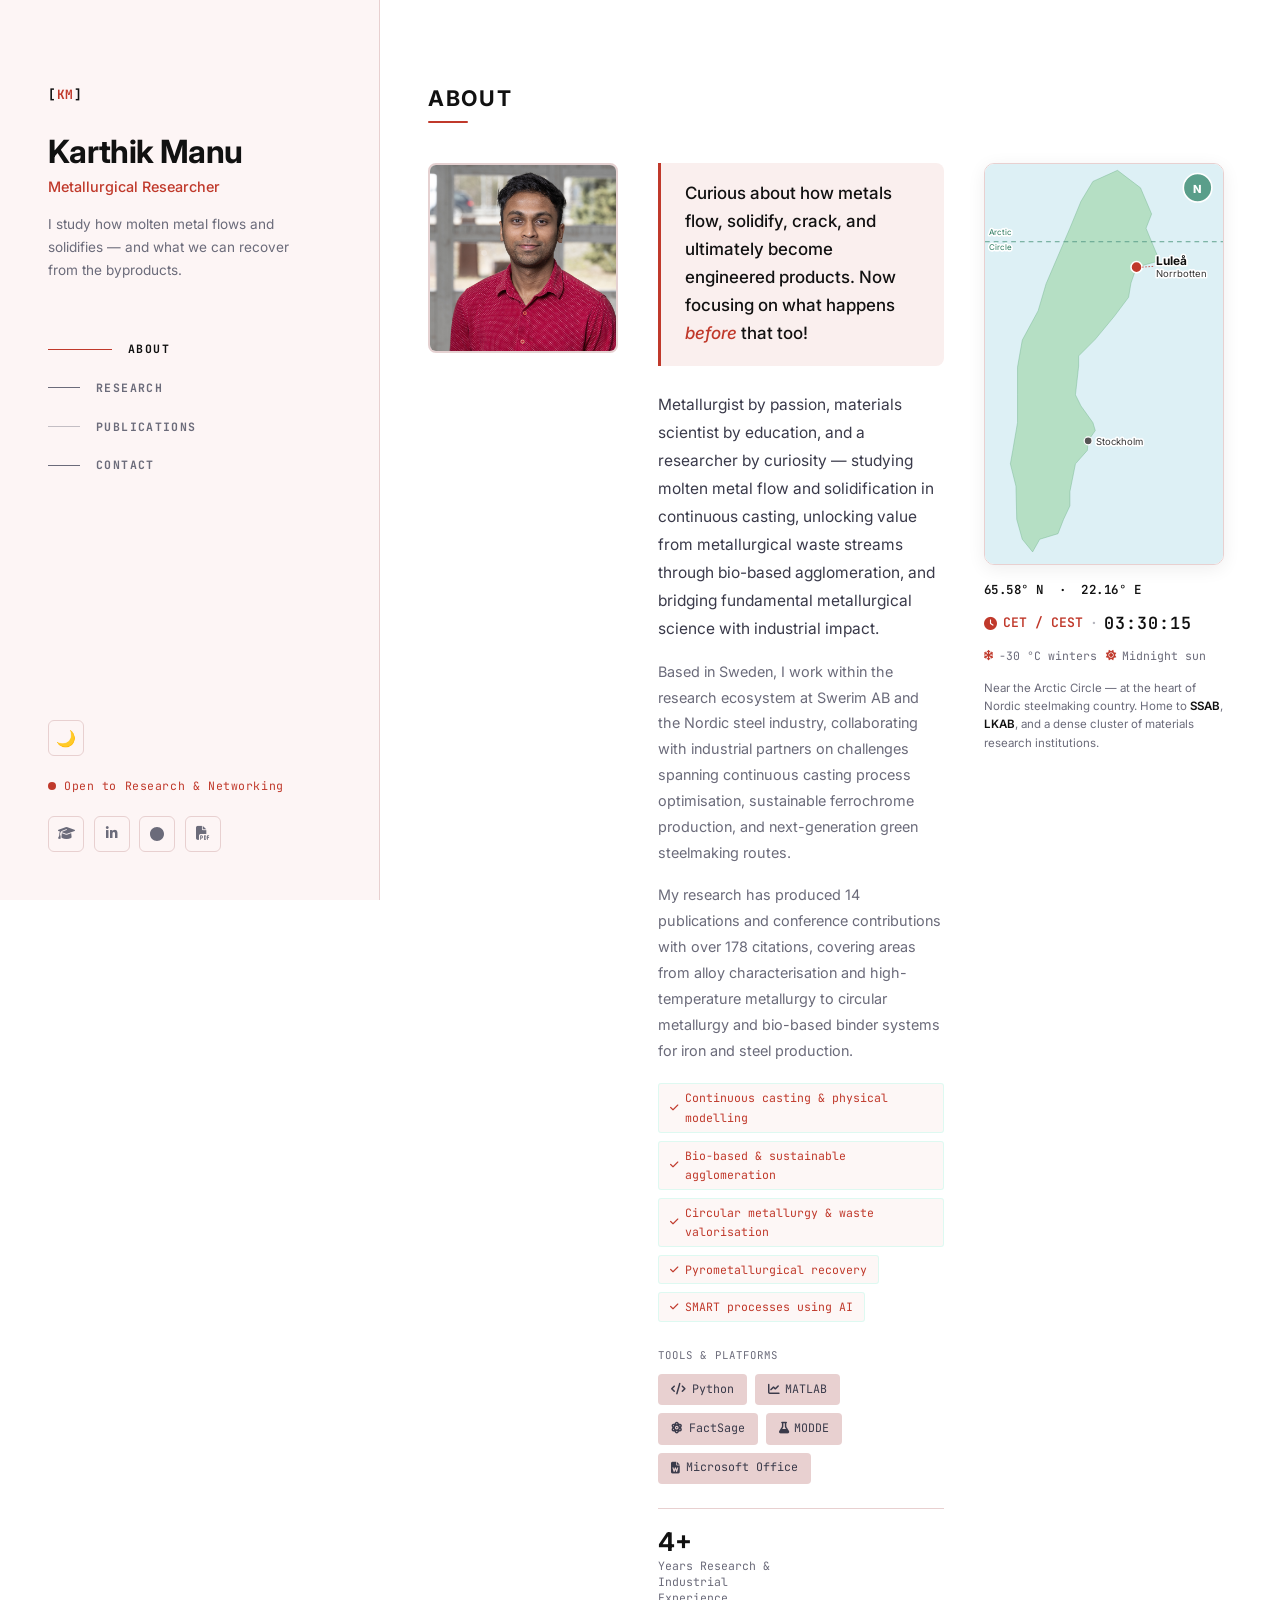
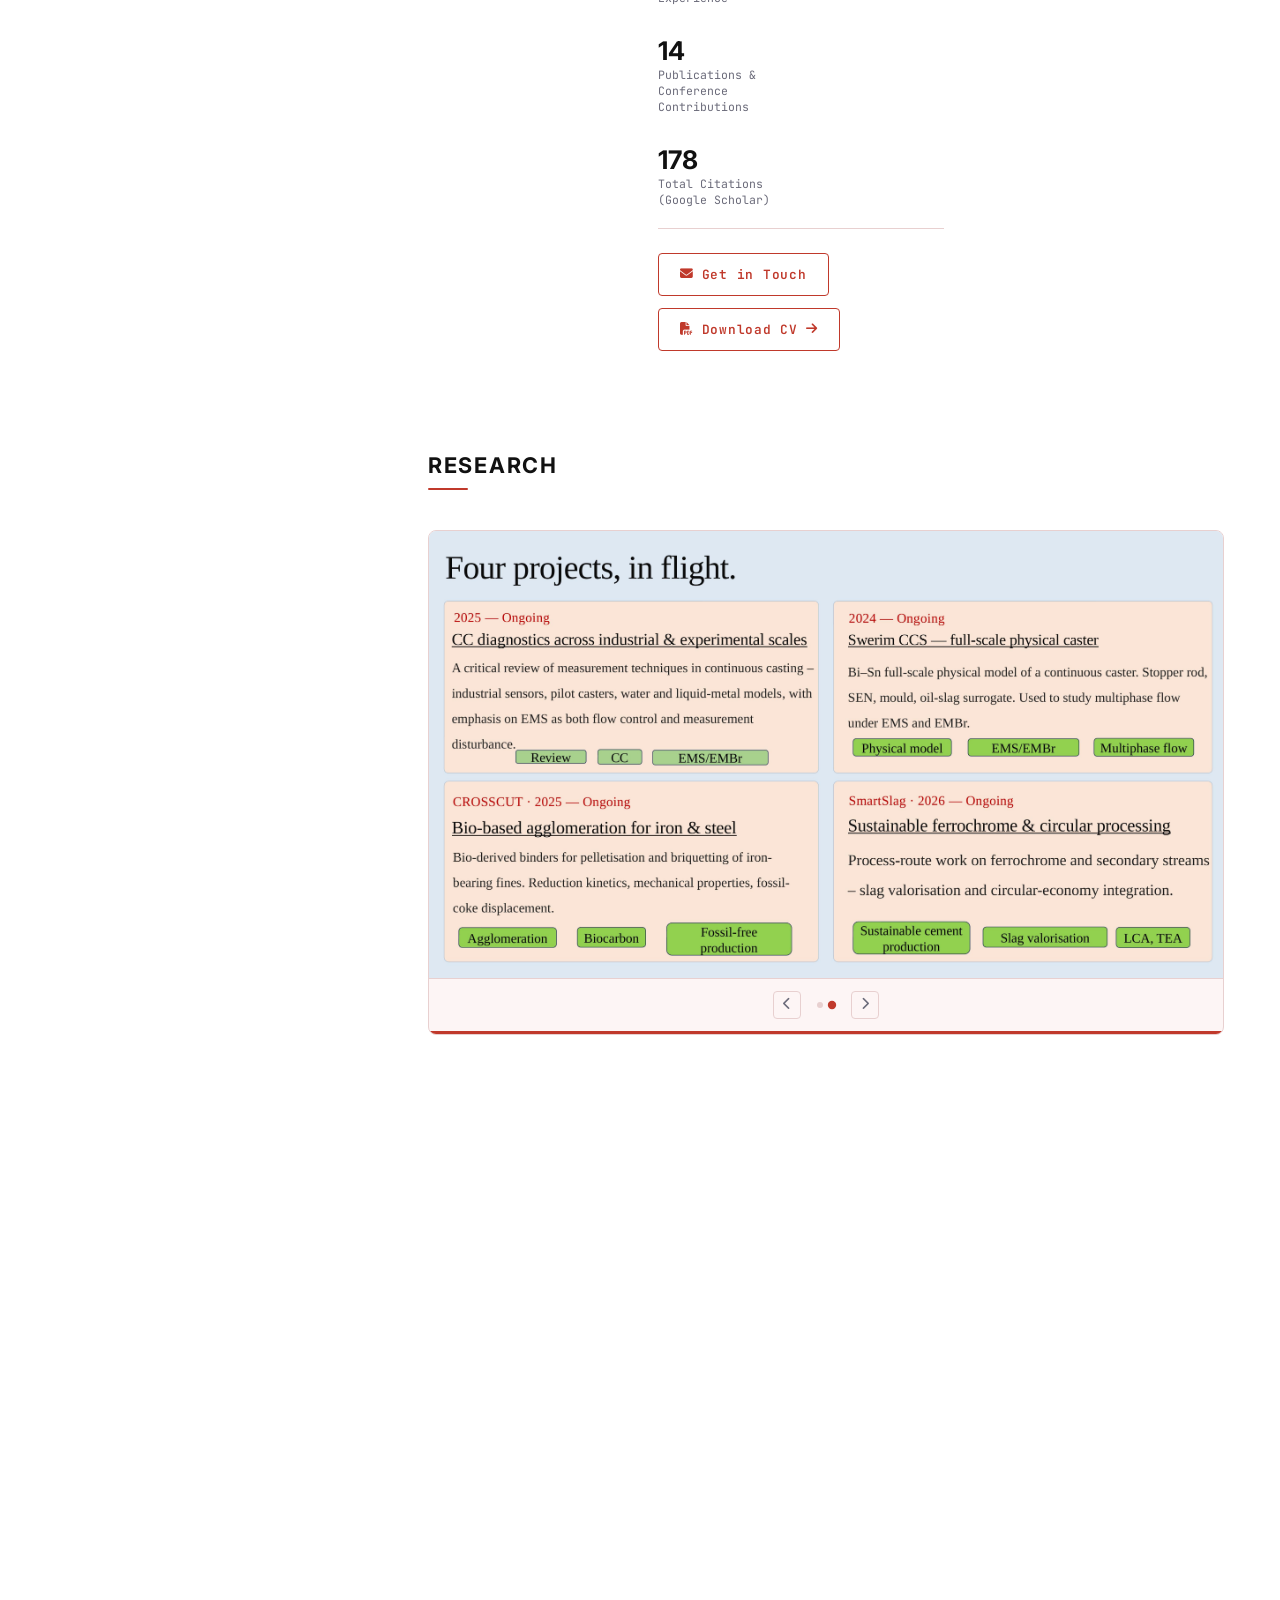
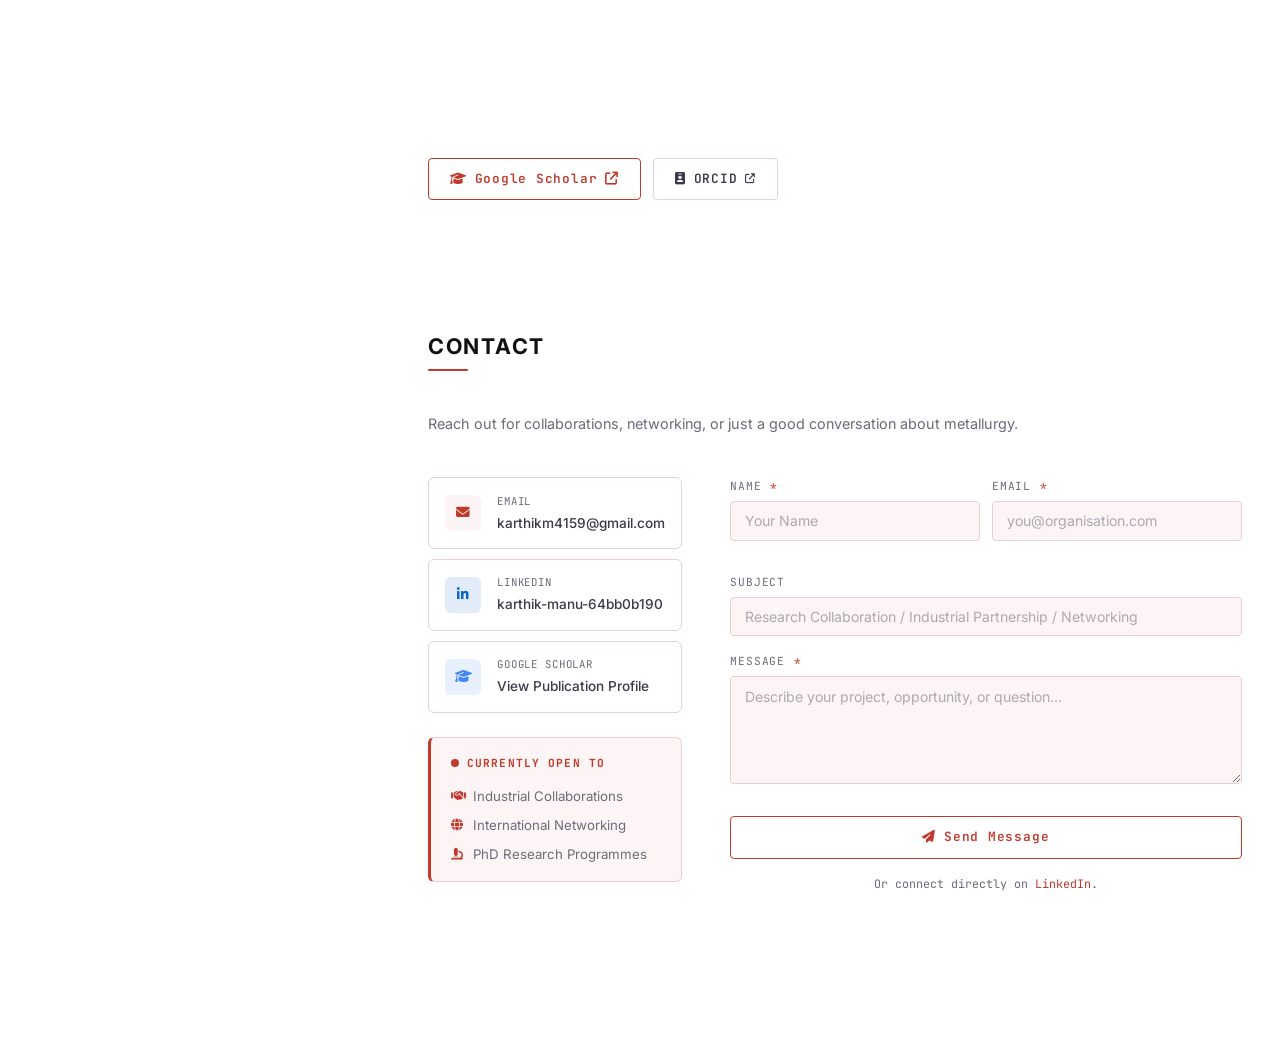
==== commit 0915baf8: "fix: update all remaining citation count references to 178 Co-Authored-By: Claude Sonnet 4.6 <norepl" ====
--- a/index.html
+++ b/index.html
@@ -189,7 +189,7 @@
               Based in Sweden, I work within the research ecosystem at Swerim AB and the Nordic steel industry, collaborating with industrial partners on challenges spanning continuous casting process optimisation, sustainable ferrochrome production, and next-generation green steelmaking routes.
             </p>
             <p class="reveal">
-              My research has produced 14 publications and conference contributions with over 163 citations, covering areas from alloy characterisation and high-temperature metallurgy to circular metallurgy and bio-based binder systems for iron and steel production.
+              My research has produced 14 publications and conference contributions with over 178 citations, covering areas from alloy characterisation and high-temperature metallurgy to circular metallurgy and bio-based binder systems for iron and steel production.
             </p>
 
             <div class="about-highlights reveal">
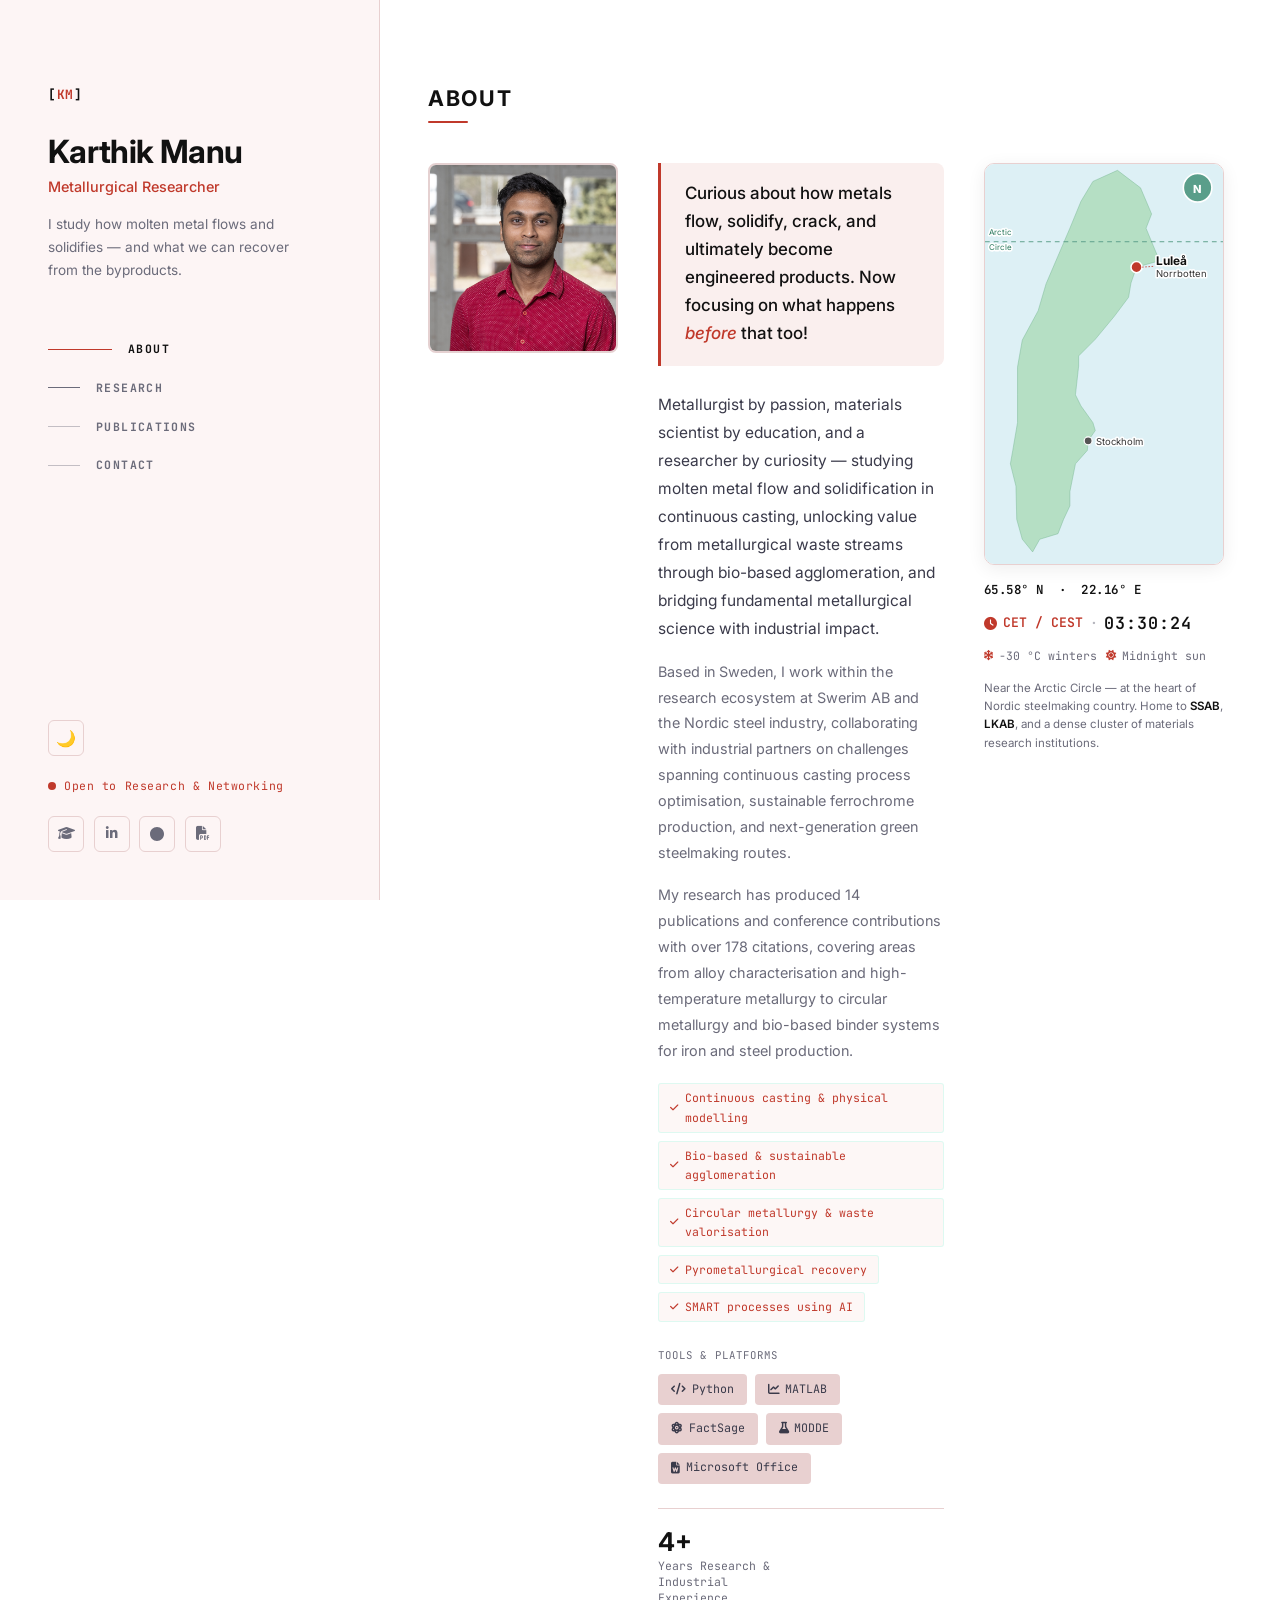
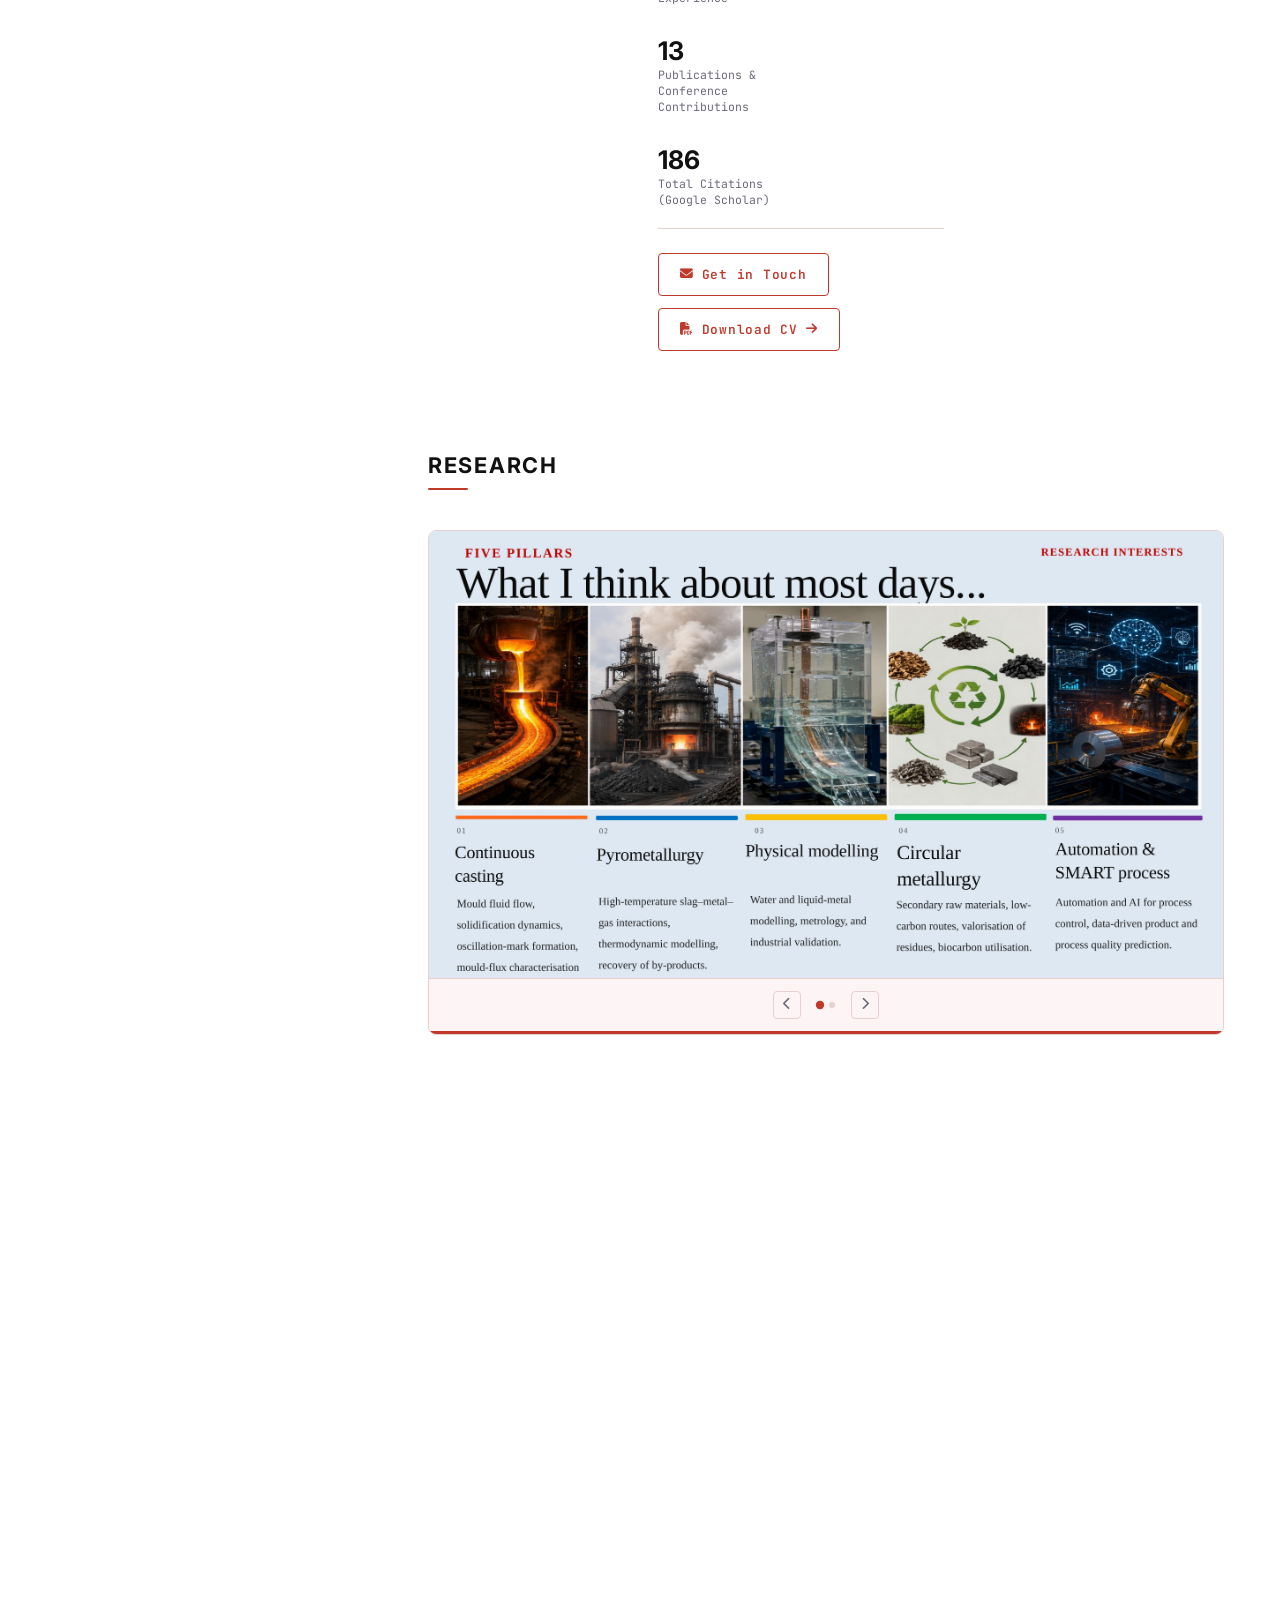
==== commit 19db5f8c: "Fix stale-cache problem on deploys - data.json now fetched with cache: 'no-cache' so it always reval" ====
--- a/index.html
+++ b/index.html
@@ -68,7 +68,7 @@
   <!-- Font Awesome -->
   <link rel="stylesheet" href="https://cdnjs.cloudflare.com/ajax/libs/font-awesome/6.5.0/css/all.min.css" />
 
-  <link rel="stylesheet" href="style.css" />
+  <link rel="stylesheet" href="style.css?v=20260915" />
 </head>
 <body>
 
@@ -461,6 +461,6 @@
     </main>
   </div><!-- /.layout -->
 
-  <script src="script.js"></script>
+  <script src="script.js?v=20260915"></script>
 </body>
 </html>
